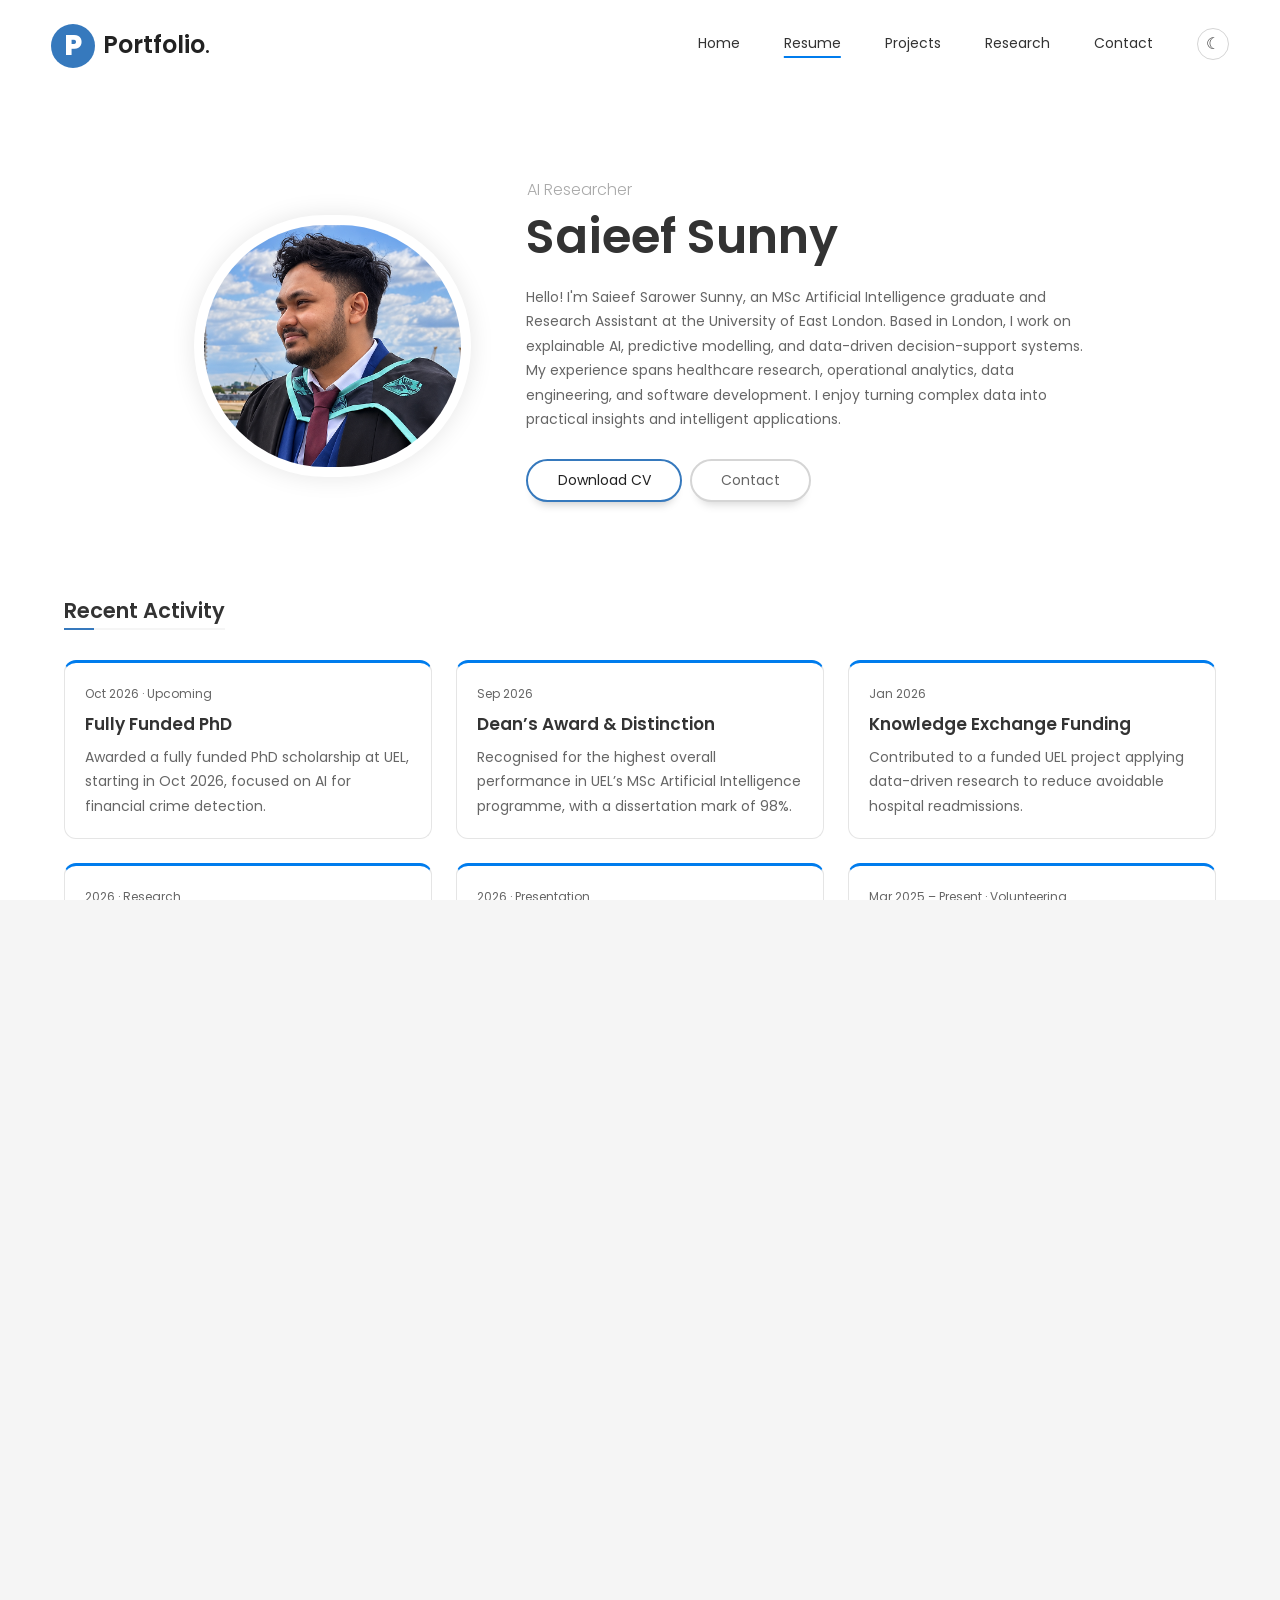
==== resume.html @ c462c1d6 "first commit" ====
<!DOCTYPE html>
<html lang="en-US" class=" js no-touch cssanimations csstransforms csstransforms3d csstransitions">

<head>
    <meta charset="UTF-8">
    <meta name="viewport" content="width=device-width, initial-scale=1.0">
    <title>Portfolio - Saieef Sunny</title>
    <link rel="stylesheet" id="leven-google-fonts-css" href="https://fonts.googleapis.com/css?family=Poppins:100,100italic,200,200italic,300,300italic,regular,italic,500,500italic,600,600italic,700,700italic,800,800italic,900,900italic" type="text/css" media="all">
    <link href="https://cdn.jsdelivr.net/npm/bootstrap@5.3.0/dist/css/bootstrap.min.css" rel="stylesheet" integrity="sha384-9ndCyUaIbzAi2FUVXJi0CjmCapSmO7SnpJef0486qhLnuZ2cdeRhO02iuK6FUUVM" crossorigin="anonymous">
    <script src="https://cdn.jsdelivr.net/npm/bootstrap@5.3.0/dist/js/bootstrap.bundle.min.js" integrity="sha384-geWF76RCwLtnZ8qwWowPQNguL3RmwHVBC9FhGdlKrxdiJJigb/j/68SIy3Te4Bkz" crossorigin="anonymous">
    </script>
    <link rel="stylesheet" href="https://cdnjs.cloudflare.com/ajax/libs/font-awesome/6.4.0/css/all.min.css" integrity="sha512-iecdLmaskl7CVkqkXNQ/ZH/XLlvWZOJyj7Yy7tcenmpD1ypASozpmT/E0iPtmFIB46ZmdtAc9eNBvH0H/ZpiBw==" crossorigin="anonymous" referrerpolicy="no-referrer">
    <link rel="stylesheet" href="css/styles.min.css">

    <script type="text/javascript" src="js/jquery.min.js"></script>
    <link rel="stylesheet" href="css/static.css?v=site-consistency-1">
    <script src="js/static.js?v=site-consistency-1"></script>
    <style data-styles="leven-theme-columns-css" type="text/css">
        #undefined {
            padding: 0px 0px 0px 0px;
        }
        
        #undefined {
            padding: 0px 0px 0px 0px;
        }
        
        #undefined {
            padding: 0px 0px 0px 0px;
        }
        
        #undefined {
            padding: 0px 0px 0px 0px;
        }
        
        #undefined {
            padding: 0px 0px 0px 0px;
        }
        
        #undefined {
            padding: 0px 0px 0px 0px;
        }
        
        #undefined {
            padding: 0px 0px 0px 0px;
        }
        
        #undefined {
            padding: 0px 0px 0px 0px;
        }
        
        #undefined {
            padding: 0px 0px 0px 0px;
        }
        
        #undefined {
            padding: 0px 0px 0px 0px;
        }
        
        #undefined {
            padding: 0px 0px 0px 0px;
        }
        
        #undefined {
            padding: 0px 0px 0px 0px;
        }
        
        #undefined {
            padding: 0px 0px 0px 0px;
        }
        
        #undefined {
            padding: 0px 0px 0px 0px;
        }
        
        #undefined {
            padding: 0px 0px 0px 0px;
        }
        
        #undefined {
            padding: 0px 0px 0px 0px;
        }
        
        #undefined {
            padding: 0px 0px 0px 0px;
        }
        
        #undefined {
            padding: 0px 0px 0px 0px;
        }
    </style>
    <link rel="icon" type="image/svg+xml" href="data:image/svg+xml,%3Csvg%20xmlns%3D%22http%3A%2F%2Fwww.w3.org%2F2000%2Fsvg%22%20viewBox%3D%220%200%2064%2064%22%3E%3Crect%20width%3D%2264%22%20height%3D%2264%22%20rx%3D%2216%22%20fill%3D%22%23007ced%22%2F%3E%3Ctext%20x%3D%2232%22%20y%3D%2247%22%20text-anchor%3D%22middle%22%20font-family%3D%22Arial%2Csans-serif%22%20font-size%3D%2244%22%20font-weight%3D%22700%22%20fill%3D%22white%22%3EP%3C%2Ftext%3E%3C%2Fsvg%3E">
</head>

<body class="resume-page home custom-background wp-embed-responsive masthead-fixed full-width grid">


    <!-- Loading animation -->
    <div class="preloader">
        <div class="preloader-animation">
            <div class="preloader-spinner"></div>
        </div>
    </div>
    <!-- /Loading animation -->

    <!-- Scroll To Top Button -->
    <div class="lmpixels-scroll-to-top hidden-btn"><i class="lnr lnr-chevron-up"></i></div>
    <!-- /Scroll To Top Button -->

    <div class="page-scroll">
        <div id="page_container" class="page-container bg-move-effect">

            <!-- Header -->
            <header id="site_header" class="header">
                <div class="header-content clearfix">

                    <!-- Text Logo -->
                    <div class="text-logo">
                        <a href="index.html">
                            <div class="logo-symbol">P</div>
                            <div class="logo-text">Portfolio<span>.</span></div>
                        </a>
                    </div>
                    <!-- /Text Logo -->


                    <!-- Navigation -->
                    <div class="site-nav mobile-menu-hide">
                        <ul id="menu-classic-menu" class="leven-classic-menu site-main-menu">
                            <li class="menu-item menu-item-type-post_type menu-item-object-page menu-item-174">
                                <a href="index.html" data-hover="1">Home</a>
                            </li>
                            <li class="menu-item menu-item-type-post_type menu-item-object-page menu-item-174 current-menu-item">
                                <a href="resume.html" data-hover="1" aria-current="page">Resume</a>
                            </li>
                            <li class="menu-item menu-item-type-post_type menu-item-object-page menu-item-174">
                                <a href="portfolio.html" data-hover="1">Projects</a>
                            </li>
                            <li class="menu-item"><a href="research.html" data-hover="1">Research</a></li>

                            <li class="menu-item menu-item-type-post_type menu-item-object-page menu-item-174">
                                <a href="contact.html" data-hover="1">Contact</a>
                            </li>
                            <li class="menu-item theme-menu-item" hidden=""></li>
                        </ul>
                    </div>

                    <button type="button" class="theme-toggle" role="switch" aria-checked="true" aria-label="Dark mode" title="Switch to light mode"><span class="theme-toggle-icon" aria-hidden="true">☀</span><span class="theme-toggle-label">Light mode</span></button>
                    <a
                        class="menu-toggle mobile-visible">
                        <i class="fa fa-bars"></i>
                        </a>
                </div>
            </header>
            <!-- /Header -->
            <div id="main" class="site-main animated undefined">
                <div id="main-content" class="single-page-content">
                    <div id="primary" class="content-area">

                        <div id="content" class="page-content site-content single-post" role="main">

                            <div class="entry-content">
                                <div class="fw-page-builder-content">
                                    <section class="fw-main-row ">
                                        <div class="fw-container">
                                            <div id="reshome_content" class="reshome-content">
                                                <div class="row flex-v-align">
                                                    <div class="col-sm-12 col-md-4 col-lg-4 col-xl-4">
                                                        <div class="reshome-photo">
                                                            <div class="reshp-inner" role="img" aria-label="Saieef Sunny" style="background-image:url(img/saieef-sunny-profile.png);background-size:125% auto;background-position:50% 0%"></div>
                                                        </div>
                                                    </div>

                                                    <div class="col-sm-12 col-md-8 col-lg-8">
                                                        <div class="reshome-text hp-left" style="text-align:left">
                                                            <div class="owl-carousel text-rotation">
                                                                <div class="item">
                                                                    <h4>AI Researcher</h4>
                                                                </div>
                                                                <div class="item">
                                                                    <h4>Data Analyst</h4>
                                                                </div>
                                                                <div class="item">
                                                                    <h4>Software Developer</h4>
                                                                </div>
                                                                <div class="item">
                                                                    <h4>Machine Learning Engineer</h4>
                                                                </div>
                                                            </div>
                                                            <h1>Saieef Sunny</h1>
                                                            <p>Hello! I'm Saieef Sarower Sunny, an MSc Artificial Intelligence graduate and Research Assistant at the University of East London. Based in London, I work on explainable AI, predictive modelling,
                                                                and data-driven decision-support systems. My experience spans healthcare research, operational analytics, data engineering, and software development. I enjoy turning complex data into practical
                                                                insights and intelligent applications.</p>
                                                            <div class="reshome-buttons">
                                                                <a href="main_cv.pdf" download="Saieef-Sunny-CV.pdf" class="btn btn-primary">Download CV</a>
                                                                <a href="contact.html" target="_self" class="btn btn-secondary">Contact</a>
                                                            </div>

                                                        </div>
                                                    </div>
                                                </div>
                                            </div>
                                            <section class="recent-accomplishments">
                                                <div class="block-title">
                                                    <h2>Recent Activity</h2>
                                                </div>
                                                <div class="accomplishment-grid">
                                                    <article><span>Oct 2026 · Upcoming</span>
                                                        <h3>Fully Funded PhD</h3>
                                                        <p>Awarded a fully funded PhD scholarship at UEL, starting in Oct 2026, focused on AI for financial crime detection.</p>
                                                    </article>
                                                    <article><span>Sep 2026</span>
                                                        <h3>Dean’s Award &amp; Distinction</h3>
                                                        <p>Recognised for the highest overall performance in UEL’s MSc Artificial Intelligence programme, with a dissertation mark of 98%.</p>
                                                    </article>
                                                    <article><span>Jan 2026</span>
                                                        <h3>Knowledge Exchange Funding</h3>
                                                        <p>Contributed to a funded UEL project applying data-driven research to reduce avoidable hospital readmissions.</p>
                                                    </article>
                                                    <article><span>2026 · Research</span>
                                                        <h3>Healthcare Knowledge Exchange</h3>
                                                        <p>Presented research on reducing unplanned A&amp;E attendance through explainable AI and decision-support systems at UEL.</p>
                                                    </article>
                                                    <article><span>2026 · Presentation</span>
                                                        <h3>FinTech Knowledge Exchange</h3>
                                                        <p>Shared work on AI-driven financial crime detection and FCA reporting support with academic and industry participants.</p>
                                                    </article>
                                                    <article><span>Mar 2025 – Present · Volunteering</span>
                                                        <h3>Sustainability at UEL</h3>
                                                        <p>Organise and participate in environmentally friendly events and activities supporting student and community engagement.</p>
                                                    </article>
                                                </div>
                                            </section>
                                            <div class="row" style="margin-top:5%">
                                                <div class=" col-xs-12 col-sm-12 ">
                                                    <div class="fw-col-inner" data-paddings="0px 0px 0px 0px">

                                                        <div class="fw-divider-space" style="padding-top: 50px;">
                                                        </div>

                                                        <div class="block-title">
                                                            <h2>What I Do</h2>
                                                        </div>
                                                    </div>
                                                </div>
                                            </div>
                                            <div class="resume-services">
                                                <article class="resume-service"><svg class="service-icon" viewBox="0 0 24 24" fill="none" stroke="currentColor" stroke-width="1.6" stroke-linecap="round" stroke-linejoin="round" aria-hidden="true"><circle cx="12" cy="12" r="4"/><path d="M12 2v6m0 8v6M2 12h6m8 0h6M5 5l4 4m6 6 4 4M5 19l4-4m6-6 4-4"/></svg>
                                                    <div>
                                                        <h4>Applied AI &amp; Machine Learning</h4>
                                                        <p>I build predictive models for healthcare and operational challenges using Python, scikit-learn, XGBoost, and deep learning. My work includes service-delay prediction, disease detection, NLP, and
                                                            computer vision.</p>
                                                    </div>
                                                </article>
                                                <article class="resume-service"><svg class="service-icon" viewBox="0 0 24 24" fill="none" stroke="currentColor" stroke-width="1.6" stroke-linecap="round" stroke-linejoin="round" aria-hidden="true"><path d="M9 18h6m-5 3h4M8 14a6 6 0 1 1 8 0c-1 1-1 2-1 2H9s0-1-1-2Z"/></svg>
                                                    <div>
                                                        <h4>Explainable AI &amp; Research</h4>
                                                        <p>I investigate how machine learning can support reliable, understandable decisions. At the University of East London, I contribute to healthcare AI research, using SHAP, careful evaluation, and evidence-led
                                                            analysis.</p>
                                                    </div>
                                                </article>
                                                <article class="resume-service"><svg class="service-icon" viewBox="0 0 24 24" fill="none" stroke="currentColor" stroke-width="1.6" stroke-linecap="round" stroke-linejoin="round" aria-hidden="true"><path d="M3 3v18h18M7 17v-5m5 5V7m5 10V4"/></svg>
                                                    <div>
                                                        <h4>Data Analytics &amp; Visualisation</h4>
                                                        <p>I turn complex operational data into clear reports, dashboards, and KPIs. My experience at Brother Marcus includes analysing multi-site restaurant performance, service bottlenecks, and revenue trends
                                                            to support management decisions.</p>
                                                    </div>
                                                </article>
                                                <article class="resume-service"><svg class="service-icon" viewBox="0 0 24 24" fill="none" stroke="currentColor" stroke-width="1.6" stroke-linecap="round" stroke-linejoin="round" aria-hidden="true"><ellipse cx="12" cy="5" rx="8" ry="3"/><path d="M4 5v14c0 4 16 4 16 0V5M4 12c0 4 16 4 16 0"/></svg>
                                                    <div>
                                                        <h4>Data Engineering &amp; Automation</h4>
                                                        <p>I develop data workflows and automated reporting tools using Python, SQL, Flask, and APIs. I also bring experience in AI dataset preparation, annotation quality control, and consistent data inputs
                                                            for model training.</p>
                                                    </div>
                                                </article>
                                                <article class="resume-service"><svg class="service-icon" viewBox="0 0 24 24" fill="none" stroke="currentColor" stroke-width="1.6" stroke-linecap="round" stroke-linejoin="round" aria-hidden="true"><path d="m8 7-5 5 5 5m8-10 5 5-5 5m-3-14-2 22"/></svg>
                                                    <div>
                                                        <h4>Software &amp; Web Development</h4>
                                                        <p>I build API-driven applications and practical web tools. My projects include travel-booking workflows with Flask, Redis, and Sabre APIs, and EveCode, a learning platform with an integrated compiler
                                                            and file management.</p>
                                                    </div>
                                                </article>
                                                <article class="resume-service"><svg class="service-icon" viewBox="0 0 24 24" fill="none" stroke="currentColor" stroke-width="1.6" stroke-linecap="round" stroke-linejoin="round" aria-hidden="true"><path d="m2 8 10-5 10 5-10 5-10-5Zm4 3v6c4 3 8 3 12 0v-6m4-3v9"/></svg>
                                                    <div>
                                                        <h4>Teaching &amp; Technical Collaboration</h4>
                                                        <p>I support learning through tutoring, technical guidance, and collaborative research. My experience includes teaching assistance at ULAB, guiding AI data trainers, and coordinating development work
                                                            across project teams.</p>
                                                    </div>
                                                </article>
                                            </div>
                                            <!--edu and exp-->

                                            <div class="resume-timelines">
                                                <section id="education-entries" aria-labelledby="education-title">
                                                    <div class="block-title">
                                                        <h2 id="education-title">Education</h2>
                                                    </div>
                                                    <article class="experience-company">
                                                        <h3 class="experience-company-name">University of East London</h3>
                                                        <p class="timeline-location">London, UK</p>
                                                        <div class="timeline clearfix experience-roles">
                                                            <div class="timeline-item clearfix">
                                                                <h5 class="item-period">Oct 2026 – Present</h5>
                                                                <h4 class="item-title"><span class="timeline-title-badge" aria-hidden="true"><svg viewBox="0 0 24 24" fill="none" stroke="currentColor" stroke-width="1.7" stroke-linecap="round" stroke-linejoin="round"><path d="m2 8 10-5 10 5-10 5L2 8Zm4 3v6c4 3 8 3 12 0v-6m4-3v9"/></svg></span>Doctor
                                                                    of Philosophy (PhD)</h4>
                                                                <div class="text">
                                                                    <p>My doctoral research focuses on financial crime detection, exploring how artificial intelligence and machine learning can help identify fraudulent activity and support efforts to tackle
                                                                        financial fraud. The project is undertaken in partnership with the Financial Conduct Authority (FCA), with an emphasis on applying research to real-world financial crime challenges.</p>
                                                                    <p>Supervised by Dr. Fahimeh Jafari and Dr. Michael Harrison.</p>
                                                                </div>
                                                            </div>
                                                            <div class="timeline-item clearfix">
                                                                <h5 class="item-period">Jan 2025 – May 2026</h5>
                                                                <h4 class="item-title"><span class="timeline-title-badge" aria-hidden="true"><svg viewBox="0 0 24 24" fill="none" stroke="currentColor" stroke-width="1.7" stroke-linecap="round" stroke-linejoin="round"><path d="m2 8 10-5 10 5-10 5L2 8Zm4 3v6c4 3 8 3 12 0v-6m4-3v9"/></svg></span>MSc
                                                                    Artificial Intelligence</h4>
                                                                <div class="text">
                                                                    <p>Graduated with Distinction and received the Dean’s Prize for the highest overall performance in the programme. Dissertation: 98%, developing an explainable AI framework for restaurant
                                                                        service-delay prediction. Selected module results: Intelligent Systems 95%, Machine Learning on Big Data 95%, Big Data Analytics 88%, and AI &amp; Machine Vision 87%.</p>
                                                                </div>
                                                            </div>
                                                        </div>
                                                    </article>
                                                    <article class="experience-company">
                                                        <h3 class="experience-company-name">University of Liberal Arts Bangladesh</h3>
                                                        <p class="timeline-location">Dhaka, Bangladesh</p>
                                                        <div class="timeline clearfix experience-roles">
                                                            <div class="timeline-item clearfix">
                                                                <h5 class="item-period">Jan 2019 – Nov 2022</h5>
                                                                <h4 class="item-title"><span class="timeline-title-badge" aria-hidden="true"><svg viewBox="0 0 24 24" fill="none" stroke="currentColor" stroke-width="1.7" stroke-linecap="round" stroke-linejoin="round"><path d="m2 8 10-5 10 5-10 5L2 8Zm4 3v6c4 3 8 3 12 0v-6m4-3v9"/></svg></span>BSc
                                                                    Computer Science and Engineering</h4>
                                                                <div class="text">
                                                                    <p>CGPA: 3.65/4.00. Final-year project: A. Developed EveCode, a learning management system with an integrated compiler and collaborative learning features. Studied AI, software engineering,
                                                                        algorithms, databases, networks, and web technology.</p>
                                                                </div>
                                                            </div>
                                                        </div>
                                                    </article>
                                                    <article class="experience-company activity-extra" hidden>
                                                        <h3 class="experience-company-name">Mohammadpur Central University College</h3>
                                                        <div class="timeline clearfix experience-roles">
                                                            <div class="timeline-item clearfix">
                                                                <h5 class="item-period">2015 – 2017</h5>
                                                                <h4 class="item-title"><span class="timeline-title-badge" aria-hidden="true"><svg viewBox="0 0 24 24" fill="none" stroke="currentColor" stroke-width="1.7" stroke-linecap="round" stroke-linejoin="round"><path d="m2 8 10-5 10 5-10 5L2 8Zm4 3v6c4 3 8 3 12 0v-6m4-3v9"/></svg></span>Higher
                                                                    Secondary Certificate (HSC)</h4>
                                                                <div class="text">
                                                                    <p><strong>GPA: 4.08/5.00.</strong></p>
                                                                    <p>Alongside my studies, I took part in inter-school cricket and football. These activities gave me opportunities to collaborate with teammates, practise regularly, and balance academic
                                                                        work with sport.</p>
                                                                    <p><strong>Extracurricular activities:</strong> Inter-school cricket and football.</p>
                                                                </div>
                                                            </div>
                                                        </div>
                                                    </article>
                                                    <article class="experience-company activity-extra" hidden>
                                                        <h3 class="experience-company-name">Mohammadpur Govt. High School</h3>
                                                        <div class="timeline clearfix experience-roles">
                                                            <div class="timeline-item clearfix">
                                                                <h5 class="item-period">2013 – 2015</h5>
                                                                <h4 class="item-title"><span class="timeline-title-badge" aria-hidden="true"><svg viewBox="0 0 24 24" fill="none" stroke="currentColor" stroke-width="1.7" stroke-linecap="round" stroke-linejoin="round"><path d="m2 8 10-5 10 5-10 5L2 8Zm4 3v6c4 3 8 3 12 0v-6m4-3v9"/></svg></span>Secondary
                                                                    School Certificate (SSC)</h4>
                                                                <div class="text">
                                                                    <p><strong>GPA: 4.39/5.00.</strong></p>
                                                                    <p>I combined my school studies with cricket and Scouts activities, developing an interest in teamwork, community involvement, and an active lifestyle.</p>
                                                                    <p><strong>Extracurricular activities:</strong> Cricket and Scouts.</p>
                                                                </div>
                                                            </div>
                                                        </div>
                                                    </article><a href="#education-entries" class="activity-toggle show-more-link" aria-expanded="false" aria-controls="education-entries">Show more</a></section>
                                                <section id="experience-entries" aria-labelledby="experience-title">
                                                    <div class="block-title">
                                                        <h2 id="experience-title">Experience</h2>
                                                    </div>
                                                    <article class="experience-company">
                                                        <h3 class="experience-company-name">University of East London</h3>
                                                        <p class="timeline-location">London, UK</p>
                                                        <div class="timeline clearfix experience-roles">
                                                            <div class="timeline-item clearfix">
                                                                <h5 class="item-period">Oct 2026 – Present</h5>
                                                                <h4 class="item-title"><span class="timeline-title-badge" aria-hidden="true"><svg viewBox="0 0 24 24" fill="none" stroke="currentColor" stroke-width="1.7" stroke-linecap="round" stroke-linejoin="round"><rect x="3" y="7" width="18" height="14" rx="2"/><path d="M8 7V3h8v4M3 12h18m-11 0v3h4v-3"/></svg></span>Lecturer
                                                                    (HPL)</h4>
                                                                <div class="text">
                                                                    <p>Assigned modules include Big Data Analytics, Intelligent Systems, and other artificial intelligence and computer science modules.</p>
                                                                </div>
                                                            </div>
                                                            <div class="timeline-item clearfix">
                                                                <h5 class="item-period">Jan 2025 – Present</h5>
                                                                <h4 class="item-title"><span class="timeline-title-badge" aria-hidden="true"><svg viewBox="0 0 24 24" fill="none" stroke="currentColor" stroke-width="1.7" stroke-linecap="round" stroke-linejoin="round"><rect x="3" y="7" width="18" height="14" rx="2"/><path d="M8 7V3h8v4M3 12h18m-11 0v3h4v-3"/></svg></span>Research
                                                                    Assistant</h4>
                                                                <div class="text">
                                                                    <p>Work with Dr. Fahimeh Jafari on applied AI research involving NHS-related data, emergency care analytics, patient flow, and unplanned hospital readmissions. Contribute to a funded Knowledge
                                                                        Exchange project and research on explainable AI and decision-support systems.</p>
                                                                </div>
                                                            </div>
                                                        </div>
                                                    </article>
                                                    <article class="experience-company">
                                                        <h3 class="experience-company-name">Brother Marcus Ltd</h3>
                                                        <p class="timeline-location">London, UK</p>
                                                        <div class="timeline clearfix experience-roles">
                                                            <div class="timeline-item clearfix">
                                                                <h5 class="item-period">Sep 2025 – Jun 2026</h5>
                                                                <h4 class="item-title"><span class="timeline-title-badge" aria-hidden="true"><svg viewBox="0 0 24 24" fill="none" stroke="currentColor" stroke-width="1.7" stroke-linecap="round" stroke-linejoin="round"><rect x="3" y="7" width="18" height="14" rx="2"/><path d="M8 7V3h8v4M3 12h18m-11 0v3h4v-3"/></svg></span>Data
                                                                    Analyst</h4>
                                                                <div class="text">
                                                                    <p>Automated weekly service and sales reporting, developed KPIs and dashboard-style reports, and analysed performance across restaurant locations. Used operational data to support MSc research
                                                                        on service delays and table turnover.</p>
                                                                </div>
                                                            </div>
                                                        </div>
                                                    </article>
                                                    <article class="experience-company activity-extra" hidden>
                                                        <h3 class="experience-company-name">SuperAnnotate</h3>
                                                        <p class="timeline-location">USA, Remote</p>
                                                        <div class="timeline clearfix experience-roles">
                                                            <div class="timeline-item clearfix">
                                                                <h5 class="item-period">Feb 2024 – Jan 2025</h5>
                                                                <h4 class="item-title"><span class="timeline-title-badge" aria-hidden="true"><svg viewBox="0 0 24 24" fill="none" stroke="currentColor" stroke-width="1.7" stroke-linecap="round" stroke-linejoin="round"><rect x="3" y="7" width="18" height="14" rx="2"/><path d="M8 7V3h8v4M3 12h18m-11 0v3h4v-3"/></svg></span>Data
                                                                    Engineer</h4>
                                                                <div class="text">
                                                                    <p>Prepared and assessed datasets for large language model and machine learning projects. Progressed to quality-control responsibilities and contributed to seven large-scale AI data-training
                                                                        projects, supporting accurate and consistent training data.</p>
                                                                </div>
                                                            </div>
                                                        </div>
                                                    </article>
                                                    <article class="experience-company activity-extra" hidden>
                                                        <h3 class="experience-company-name">Quantigo AI</h3>
                                                        <p class="timeline-location">USA, Remote</p>
                                                        <div class="timeline clearfix experience-roles">
                                                            <div class="timeline-item clearfix">
                                                                <h5 class="item-period">Sep 2024 – Dec 2024</h5>
                                                                <h4 class="item-title"><span class="timeline-title-badge" aria-hidden="true"><svg viewBox="0 0 24 24" fill="none" stroke="currentColor" stroke-width="1.7" stroke-linecap="round" stroke-linejoin="round"><rect x="3" y="7" width="18" height="14" rx="2"/><path d="M8 7V3h8v4M3 12h18m-11 0v3h4v-3"/></svg></span>Data
                                                                    Engineer (Contract)</h4>
                                                                <div class="text">
                                                                    <p>Supported machine learning and computer vision projects through data annotation, dataset preparation, and quality checks to maintain reliable training inputs.</p>
                                                                </div>
                                                            </div>
                                                        </div>
                                                    </article>
                                                    <article class="experience-company activity-extra" hidden>
                                                        <h3 class="experience-company-name">University of Liberal Arts Bangladesh</h3>
                                                        <p class="timeline-location">Dhaka, Bangladesh</p>
                                                        <div class="timeline clearfix experience-roles">
                                                            <div class="timeline-item clearfix">
                                                                <h5 class="item-period">Jan 2024 – Jul 2024</h5>
                                                                <h4 class="item-title"><span class="timeline-title-badge" aria-hidden="true"><svg viewBox="0 0 24 24" fill="none" stroke="currentColor" stroke-width="1.7" stroke-linecap="round" stroke-linejoin="round"><rect x="3" y="7" width="18" height="14" rx="2"/><path d="M8 7V3h8v4M3 12h18m-11 0v3h4v-3"/></svg></span>Research
                                                                    Assistant</h4>
                                                                <div class="text">
                                                                    <p>Worked under Professor Nafees Mansoor on literature reviews, data collection and validation, statistical analysis, research planning, and academic reporting.</p>
                                                                </div>
                                                            </div>
                                                            <div class="timeline-item clearfix">
                                                                <h5 class="item-period">Feb 2022 – Oct 2022</h5>
                                                                <h4 class="item-title"><span class="timeline-title-badge" aria-hidden="true"><svg viewBox="0 0 24 24" fill="none" stroke="currentColor" stroke-width="1.7" stroke-linecap="round" stroke-linejoin="round"><rect x="3" y="7" width="18" height="14" rx="2"/><path d="M8 7V3h8v4M3 12h18m-11 0v3h4v-3"/></svg></span>Teaching
                                                                    Assistant</h4>
                                                                <div class="text">
                                                                    <p>Supported teaching and tutoring in algorithms, machine learning, web technology, programming, databases, digital logic, .NET, and Java. Assisted curriculum development under UGC guidelines.</p>
                                                                </div>
                                                            </div>
                                                        </div>
                                                    </article>
                                                    <article class="experience-company activity-extra" hidden>
                                                        <h3 class="experience-company-name">M360 ICT</h3>
                                                        <p class="timeline-location">Dhaka, Bangladesh</p>
                                                        <div class="timeline clearfix experience-roles">
                                                            <div class="timeline-item clearfix">
                                                                <h5 class="item-period">Aug 2023 – Dec 2023</h5>
                                                                <h4 class="item-title"><span class="timeline-title-badge" aria-hidden="true"><svg viewBox="0 0 24 24" fill="none" stroke="currentColor" stroke-width="1.7" stroke-linecap="round" stroke-linejoin="round"><rect x="3" y="7" width="18" height="14" rx="2"/><path d="M8 7V3h8v4M3 12h18m-11 0v3h4v-3"/></svg></span>Junior
                                                                    Software Engineer</h4>
                                                                <div class="text">
                                                                    <p>Contributed to the Trabil / Goayer travel platform and coordinated API-driven backend work using Flask, Redis, and Sabre integration for flight search, fare revalidation, PNR creation,
                                                                        and booking workflows.</p>
                                                                </div>
                                                            </div>
                                                        </div>
                                                    </article>
                                                    <article class="experience-company activity-extra" hidden>
                                                        <h3 class="experience-company-name">South Asian Builders &amp; Technologies Ltd.</h3>
                                                        <p class="timeline-location">Dhaka, Bangladesh</p>
                                                        <div class="timeline clearfix experience-roles">
                                                            <div class="timeline-item clearfix">
                                                                <h5 class="item-period">Jan 2023 – Jul 2023</h5>
                                                                <h4 class="item-title"><span class="timeline-title-badge" aria-hidden="true"><svg viewBox="0 0 24 24" fill="none" stroke="currentColor" stroke-width="1.7" stroke-linecap="round" stroke-linejoin="round"><rect x="3" y="7" width="18" height="14" rx="2"/><path d="M8 7V3h8v4M3 12h18m-11 0v3h4v-3"/></svg></span>Junior
                                                                    Web Developer</h4>
                                                                <div class="text">
                                                                    <p>Developed and maintained website components, supported front-end and back-end functionality, created promotional graphics, and produced architectural renderings using Autodesk 3DS.</p>
                                                                </div>
                                                            </div>
                                                        </div>
                                                    </article><a href="#experience-entries" class="activity-toggle show-more-link" aria-expanded="false" aria-controls="experience-entries">Show more</a></section>
                                            </div>


                                            <div class="row">


                                                <div class=" col-xs-12 col-sm-12 ">
                                                    <div class="fw-col-inner" data-paddings="0px 0px 0px 0px">

                                                        <div class="fw-divider-space" style="padding-top: 20px;">
                                                        </div>

                                                        <div class="block-title">
                                                            <h2>Certificates</h2>
                                                        </div>
                                                    </div>
                                                </div>
                                            </div>
                                            <!--certificate-->
                                            <div class="certifications-organised">
                                                <section class="cert-category">
                                                    <h3>AI &amp; Machine Learning</h3>
                                                    <div class="cert-grid" id="certificate-category-1">
                                                        <article class="cert-entry">
                                                            <a class="cert-image lightbox" href="certificate/machine-learning-specialization.png" title="Machine Learning Specialization"><img src="certificate/machine-learning-specialization.png" alt="Machine Learning Specialization certificate" loading="lazy"></a>
                                                            <div class="cert-details">
                                                                <h4>Machine Learning Specialization</h4>
                                                                <p class="cert-issuer">DeepLearning.AI · Coursera</p>
                                                                <p class="cert-date">Issued Jul 2023</p>
                                                            </div>
                                                        </article>
                                                        <article class="cert-entry cert-collapsible">
                                                            <a class="cert-image lightbox" href="certificate/supervised-machine-learning.png" title="Supervised Machine Learning: Regression and Classification"><img src="certificate/supervised-machine-learning.png" alt="Supervised Machine Learning: Regression and Classification certificate" loading="lazy"></a>
                                                            <div class="cert-details">
                                                                <h4>Supervised Machine Learning: Regression and Classification</h4>
                                                                <p class="cert-issuer">DeepLearning.AI · Stanford Online · Coursera</p>
                                                                <p class="cert-date">Issued Jun 2023</p>
                                                            </div>
                                                        </article>
                                                        <article class="cert-entry cert-collapsible">
                                                            <a class="cert-image lightbox" href="certificate/quantigo-data-annotation.png" title="Advanced Data Annotation Training"><img src="certificate/quantigo-data-annotation.png" alt="Advanced Data Annotation Training certificate" loading="lazy"></a>
                                                            <div class="cert-details">
                                                                <h4>Advanced Data Annotation Training</h4>
                                                                <p class="cert-issuer">Quantigo AI</p>
                                                                <p class="cert-date">Issued Sep 2024</p>
                                                            </div>
                                                        </article>
                                                        <article class="cert-entry cert-collapsible">
                                                            <a class="cert-image lightbox" href="certificate/unsupervised-learning.png" title="Unsupervised Learning, Recommenders, Reinforcement Learning"><img src="certificate/unsupervised-learning.png" alt="Unsupervised Learning, Recommenders, Reinforcement Learning certificate" loading="lazy"></a>
                                                            <div class="cert-details">
                                                                <h4>Unsupervised Learning, Recommenders, Reinforcement Learning</h4>
                                                                <p class="cert-issuer">Coursera</p>
                                                                <p class="cert-date">Issued Jul 2023</p>
                                                            </div>
                                                        </article>
                                                        <article class="cert-entry cert-collapsible">
                                                            <a class="cert-image lightbox" href="certificate/advanced-learning-algorithms.png" title="Advanced Learning Algorithms"><img src="certificate/advanced-learning-algorithms.png" alt="Advanced Learning Algorithms certificate" loading="lazy"></a>
                                                            <div class="cert-details">
                                                                <h4>Advanced Learning Algorithms</h4>
                                                                <p class="cert-issuer">Coursera</p>
                                                                <p class="cert-date">Issued Jul 2023</p>
                                                            </div>
                                                        </article>
                                                    </div><a href="#certificate-category-1" class="cert-toggle show-more-link" aria-expanded="false" aria-controls="certificate-category-1">Show more</a></section>

                                                <section class="cert-category">
                                                    <h3>Programming</h3>
                                                    <div class="cert-grid" id="certificate-category-2">
                                                        <article class="cert-entry">
                                                            <a class="cert-image lightbox" href="certificate/mathworks-regression.png" title="Regression Methods with Machine Learning"><img src="certificate/mathworks-regression.png" alt="Regression Methods with Machine Learning certificate" loading="lazy"></a>
                                                            <div class="cert-details">
                                                                <h4>Regression Methods with Machine Learning</h4>
                                                                <p class="cert-issuer">MathWorks</p>
                                                                <p class="cert-date">Issued Feb 2025</p>
                                                            </div>
                                                        </article>
                                                        <article class="cert-entry">
                                                            <a class="cert-image lightbox" href="certificate/mathworks-classification.png" title="Classification Methods with Machine Learning"><img src="certificate/mathworks-classification.png" alt="Classification Methods with Machine Learning certificate" loading="lazy"></a>
                                                            <div class="cert-details">
                                                                <h4>Classification Methods with Machine Learning</h4>
                                                                <p class="cert-issuer">MathWorks</p>
                                                                <p class="cert-date">Issued Feb 2025</p>
                                                            </div>
                                                        </article>
                                                        <article class="cert-entry">
                                                            <a class="cert-image lightbox" href="certificate/machine-learning-onramp.png" title="Machine Learning Onramp"><img src="certificate/machine-learning-onramp.png" alt="Machine Learning Onramp certificate" loading="lazy"></a>
                                                            <div class="cert-details">
                                                                <h4>Machine Learning Onramp</h4>
                                                                <p class="cert-issuer">MathWorks</p>
                                                                <p class="cert-date">Issued Feb 2025</p>
                                                            </div>
                                                        </article>
                                                        <article class="cert-entry">
                                                            <a class="cert-image lightbox" href="certificate/matlab-onramp.png" title="MATLAB Onramp"><img src="certificate/matlab-onramp.png" alt="MATLAB Onramp certificate" loading="lazy"></a>
                                                            <div class="cert-details">
                                                                <h4>MATLAB Onramp</h4>
                                                                <p class="cert-issuer">MathWorks</p>
                                                                <p class="cert-date">Issued Jan 2025</p>
                                                            </div>
                                                        </article>
                                                        <article class="cert-entry">
                                                            <a class="cert-image lightbox" href="certificate/python-everybody-specialization.png" title="Python for Everybody Specialization"><img src="certificate/python-everybody-specialization.png" alt="Python for Everybody Specialization certificate" loading="lazy"></a>
                                                            <div class="cert-details">
                                                                <h4>Python for Everybody Specialization</h4>
                                                                <p class="cert-issuer">University of Michigan · Coursera</p>
                                                                <p class="cert-date">Issued Aug 2023</p>
                                                            </div>
                                                        </article>
                                                        <article class="cert-entry cert-collapsible">
                                                            <a class="cert-image lightbox" href="certificate/p1.jpg" title="Programming for Everybody (Getting Started with Python)"><img src="certificate/p1.jpg" alt="Programming for Everybody (Getting Started with Python) certificate" loading="lazy"></a>
                                                            <div class="cert-details">
                                                                <h4>Programming for Everybody (Getting Started with Python)</h4>
                                                                <p class="cert-issuer">University of Michigan · Coursera</p>
                                                                <p class="cert-date">Issued Apr 2020</p>
                                                            </div>
                                                        </article>
                                                        <article class="cert-entry cert-collapsible">
                                                            <a class="cert-image lightbox" href="certificate/p2.jpg" title="Python Data Structures"><img src="certificate/p2.jpg" alt="Python Data Structures certificate" loading="lazy"></a>
                                                            <div class="cert-details">
                                                                <h4>Python Data Structures</h4>
                                                                <p class="cert-issuer">University of Michigan · Coursera</p>
                                                                <p class="cert-date">Issued May 2020</p>
                                                            </div>
                                                        </article>
                                                        <article class="cert-entry cert-collapsible">
                                                            <a class="cert-image lightbox" href="certificate/csharp-unity.jpeg" title="Introduction to C# Programming and Unity"><img src="certificate/csharp-unity.jpeg" alt="Introduction to C# Programming and Unity certificate" loading="lazy"></a>
                                                            <div class="cert-details">
                                                                <h4>Introduction to C# Programming and Unity</h4>
                                                                <p class="cert-issuer">University of Colorado System · Coursera</p>
                                                                <p class="cert-date">Issued Oct 2020</p>
                                                            </div>
                                                        </article>
                                                        <article class="cert-entry cert-collapsible">
                                                            <a class="cert-image lightbox" href="certificate/python-capstone.png" title="Capstone: Retrieving, Processing, and Visualizing Data with Python"><img src="certificate/python-capstone.png" alt="Capstone: Retrieving, Processing, and Visualizing Data with Python certificate" loading="lazy"></a>
                                                            <div class="cert-details">
                                                                <h4>Capstone: Retrieving, Processing, and Visualizing Data with Python</h4>
                                                                <p class="cert-issuer">Coursera</p>
                                                                <p class="cert-date">Issued Aug 2023</p>
                                                            </div>
                                                        </article>
                                                        <article class="cert-entry cert-collapsible">
                                                            <a class="cert-image lightbox" href="certificate/python-databases.png" title="Using Databases with Python"><img src="certificate/python-databases.png" alt="Using Databases with Python certificate" loading="lazy"></a>
                                                            <div class="cert-details">
                                                                <h4>Using Databases with Python</h4>
                                                                <p class="cert-issuer">Coursera</p>
                                                                <p class="cert-date">Issued Aug 2023</p>
                                                            </div>
                                                        </article>
                                                        <article class="cert-entry cert-collapsible">
                                                            <a class="cert-image lightbox" href="certificate/python-web-data.png" title="Using Python to Access Web Data"><img src="certificate/python-web-data.png" alt="Using Python to Access Web Data certificate" loading="lazy"></a>
                                                            <div class="cert-details">
                                                                <h4>Using Python to Access Web Data</h4>
                                                                <p class="cert-issuer">Coursera</p>
                                                                <p class="cert-date">Issued Jul 2023</p>
                                                            </div>
                                                        </article>
                                                    </div><a href="#certificate-category-2" class="cert-toggle show-more-link" aria-expanded="false" aria-controls="certificate-category-2">Show more</a></section>
                                                <section class="cert-category">
                                                    <h3>Web Development</h3>
                                                    <div class="cert-grid" id="certificate-category-3">
                                                        <article class="cert-entry">
                                                            <a class="cert-image lightbox" href="certificate/5.jpg" title="Web Design for Everybody: Basics of Web Development &amp; Coding Specialization"><img src="certificate/5.jpg" alt="Web Design for Everybody: Basics of Web Development &amp; Coding Specialization certificate" loading="lazy"></a>
                                                            <div class="cert-details">
                                                                <h4>Web Design for Everybody: Basics of Web Development &amp; Coding Specialization</h4>
                                                                <p class="cert-issuer">University of Michigan · Coursera</p>
                                                                <p class="cert-date">Issued Jun 2023</p>
                                                            </div>
                                                        </article>
                                                        <article class="cert-entry cert-collapsible">
                                                            <a class="cert-image lightbox" href="certificate/0.jpg" title="Introduction to HTML5"><img src="certificate/0.jpg" alt="Introduction to HTML5 certificate" loading="lazy"></a>
                                                            <div class="cert-details">
                                                                <h4>Introduction to HTML5</h4>
                                                                <p class="cert-issuer">University of Michigan · Coursera</p>
                                                                <p class="cert-date">Issued Apr 2020</p>
                                                            </div>
                                                        </article>
                                                        <article class="cert-entry cert-collapsible">
                                                            <a class="cert-image lightbox" href="certificate/1.jpg" title="Introduction to CSS3"><img src="certificate/1.jpg" alt="Introduction to CSS3 certificate" loading="lazy"></a>
                                                            <div class="cert-details">
                                                                <h4>Introduction to CSS3</h4>
                                                                <p class="cert-issuer">University of Michigan · Coursera</p>
                                                                <p class="cert-date">Issued May 2020</p>
                                                            </div>
                                                        </article>
                                                        <article class="cert-entry cert-collapsible">
                                                            <a class="cert-image lightbox" href="certificate/3.jpg" title="Interactivity with JavaScript"><img src="certificate/3.jpg" alt="Interactivity with JavaScript certificate" loading="lazy"></a>
                                                            <div class="cert-details">
                                                                <h4>Interactivity with JavaScript</h4>
                                                                <p class="cert-issuer">University of Michigan · Coursera</p>
                                                                <p class="cert-date">Issued May 2020</p>
                                                            </div>
                                                        </article>
                                                        <article class="cert-entry cert-collapsible">
                                                            <a class="cert-image lightbox" href="certificate/2.jpg" title="Advanced Styling with Responsive Design"><img src="certificate/2.jpg" alt="Advanced Styling with Responsive Design certificate" loading="lazy"></a>
                                                            <div class="cert-details">
                                                                <h4>Advanced Styling with Responsive Design</h4>
                                                                <p class="cert-issuer">University of Michigan · Coursera</p>
                                                                <p class="cert-date">Issued Mar 2021</p>
                                                            </div>
                                                        </article>
                                                        <article class="cert-entry cert-collapsible">
                                                            <a class="cert-image lightbox" href="certificate/4.jpg" title="Web Design for Everybody Capstone"><img src="certificate/4.jpg" alt="Web Design for Everybody Capstone certificate" loading="lazy"></a>
                                                            <div class="cert-details">
                                                                <h4>Web Design for Everybody Capstone</h4>
                                                                <p class="cert-issuer">University of Michigan · Coursera</p>
                                                                <p class="cert-date">Issued Jun 2023</p>
                                                            </div>
                                                        </article>
                                                    </div><a href="#certificate-category-3" class="cert-toggle show-more-link" aria-expanded="false" aria-controls="certificate-category-3">Show more</a></section>
                                                <section class="cert-category">
                                                    <h3>Design</h3>
                                                    <div class="cert-grid" id="certificate-category-4">
                                                        <article class="cert-entry">
                                                            <a class="cert-image lightbox" href="certificate/graphic-design-specialization.png" title="Graphic Design Specialization"><img src="certificate/graphic-design-specialization.png" alt="Graphic Design Specialization certificate" loading="lazy"></a>
                                                            <div class="cert-details">
                                                                <h4>Graphic Design Specialization</h4>
                                                                <p class="cert-issuer">California Institute of the Arts · Coursera</p>
                                                                <p class="cert-date">Issued Jul 2023</p>
                                                            </div>
                                                        </article>
                                                        <article class="cert-entry cert-collapsible">
                                                            <a class="cert-image lightbox" href="certificate/g1.jpg" title="Fundamentals of Graphic Design"><img src="certificate/g1.jpg" alt="Fundamentals of Graphic Design certificate" loading="lazy"></a>
                                                            <div class="cert-details">
                                                                <h4>Fundamentals of Graphic Design</h4>
                                                                <p class="cert-issuer">California Institute of the Arts · Coursera</p>
                                                                <p class="cert-date">Issued Jun 2020</p>
                                                            </div>
                                                        </article>
                                                        <article class="cert-entry cert-collapsible">
                                                            <a class="cert-image lightbox" href="certificate/introduction-typography.png" title="Introduction to Typography"><img src="certificate/introduction-typography.png" alt="Introduction to Typography certificate" loading="lazy"></a>
                                                            <div class="cert-details">
                                                                <h4>Introduction to Typography</h4>
                                                                <p class="cert-issuer">California Institute of the Arts · Coursera</p>
                                                                <p class="cert-date">Issued Jun 2023</p>
                                                            </div>
                                                        </article>
                                                        <article class="cert-entry cert-collapsible">
                                                            <a class="cert-image lightbox" href="certificate/graphic-design-history.png" title="Ideas from the History of Graphic Design"><img src="certificate/graphic-design-history.png" alt="Ideas from the History of Graphic Design certificate" loading="lazy"></a>
                                                            <div class="cert-details">
                                                                <h4>Ideas from the History of Graphic Design</h4>
                                                                <p class="cert-issuer">California Institute of the Arts · Coursera</p>
                                                                <p class="cert-date">Issued Jul 2023</p>
                                                            </div>
                                                        </article>
                                                        <article class="cert-entry cert-collapsible">
                                                            <a class="cert-image lightbox" href="certificate/brand-new-brand.png" title="Brand New Brand"><img src="certificate/brand-new-brand.png" alt="Brand New Brand certificate" loading="lazy"></a>
                                                            <div class="cert-details">
                                                                <h4>Brand New Brand</h4>
                                                                <p class="cert-issuer">California Institute of the Arts · Coursera</p>
                                                                <p class="cert-date">Issued Jul 2023</p>
                                                            </div>
                                                        </article>
                                                        <article class="cert-entry cert-collapsible">
                                                            <a class="cert-image lightbox" href="certificate/introduction-imagemaking.png" title="Introduction to Imagemaking"><img src="certificate/introduction-imagemaking.png" alt="Introduction to Imagemaking certificate" loading="lazy"></a>
                                                            <div class="cert-details">
                                                                <h4>Introduction to Imagemaking</h4>
                                                                <p class="cert-issuer">California Institute of the Arts · Coursera</p>
                                                                <p class="cert-date">Issued Jul 2023</p>
                                                            </div>
                                                        </article>
                                                    </div><a href="#certificate-category-4" class="cert-toggle show-more-link" aria-expanded="false" aria-controls="certificate-category-4">Show more</a></section>
                                                <section class="cert-category">
                                                    <h3>English &amp; Communication</h3>
                                                    <div class="cert-grid" id="certificate-category-5">
                                                        <article class="cert-entry">
                                                            <div class="cert-image cert-image-placeholder"><span>Certificate image<br>coming soon</span></div>
                                                            <div class="cert-details">
                                                                <h4>Business and Social English</h4>
                                                                <p class="cert-issuer">British Council</p>
                                                                <p class="cert-date">Issued Oct 2024</p>
                                                            </div>
                                                        </article>
                                                        <article class="cert-entry cert-collapsible">
                                                            <div class="cert-image cert-image-placeholder"><span>Certificate image<br>coming soon</span></div>
                                                            <div class="cert-details">
                                                                <h4>IELTS — Overall Band 7.0</h4>
                                                                <p class="cert-issuer">British Council</p>
                                                                <p class="cert-date">Issued Jun 2023</p>
                                                            </div>
                                                        </article>
                                                        <article class="cert-entry cert-collapsible">
                                                            <a class="cert-image lightbox" href="certificate/british-council-yesterday-today-tomorrow.png" title="Yesterday, today and tomorrow - Level C1 - 24h"><img src="certificate/british-council-yesterday-today-tomorrow.png" alt="Yesterday, today and tomorrow - Level C1 - 24h certificate" loading="lazy"></a>
                                                            <div class="cert-details">
                                                                <h4>Yesterday, today and tomorrow - Level C1 - 24h</h4>
                                                                <p class="cert-issuer">British Council</p>
                                                                <p class="cert-date">Issued Nov 2024</p>
                                                            </div>
                                                        </article>
                                                        <article class="cert-entry cert-collapsible">
                                                            <a class="cert-image lightbox" href="certificate/british-council-recreation-relaxation.png" title="Recreation and relaxation - Level C1 - 24h"><img src="certificate/british-council-recreation-relaxation.png" alt="Recreation and relaxation - Level C1 - 24h certificate" loading="lazy"></a>
                                                            <div class="cert-details">
                                                                <h4>Recreation and relaxation - Level C1 - 24h</h4>
                                                                <p class="cert-issuer">British Council</p>
                                                                <p class="cert-date">Issued Nov 2024</p>
                                                            </div>
                                                        </article>
                                                        <article class="cert-entry cert-collapsible">
                                                            <a class="cert-image lightbox" href="certificate/british-council-world-around-us.png" title="The World Around Us - Level C1 - 24h"><img src="certificate/british-council-world-around-us.png" alt="The World Around Us - Level C1 - 24h certificate" loading="lazy"></a>
                                                            <div class="cert-details">
                                                                <h4>The World Around Us - Level C1 - 24h</h4>
                                                                <p class="cert-issuer">British Council</p>
                                                                <p class="cert-date">Issued Oct 2024</p>
                                                            </div>
                                                        </article>
                                                        <article class="cert-entry cert-collapsible">
                                                            <a class="cert-image lightbox" href="certificate/british-council-product-research.png" title="Product research and development - Level C1 - 24h"><img src="certificate/british-council-product-research.png" alt="Product research and development - Level C1 - 24h certificate" loading="lazy"></a>
                                                            <div class="cert-details">
                                                                <h4>Product research and development - Level C1 - 24h</h4>
                                                                <p class="cert-issuer">British Council</p>
                                                                <p class="cert-date">Issued Oct 2024</p>
                                                            </div>
                                                        </article>
                                                        <article class="cert-entry cert-collapsible">
                                                            <a class="cert-image lightbox" href="certificate/british-council-people-events.png" title="People and events - Level C1 - 24h"><img src="certificate/british-council-people-events.png" alt="People and events - Level C1 - 24h certificate" loading="lazy"></a>
                                                            <div class="cert-details">
                                                                <h4>People and events - Level C1 - 24h</h4>
                                                                <p class="cert-issuer">British Council</p>
                                                                <p class="cert-date">Issued Oct 2024</p>
                                                            </div>
                                                        </article>
                                                        <article class="cert-entry cert-collapsible">
                                                            <a class="cert-image lightbox" href="certificate/changing-growing-business.png" title="Changing and growing a business - Level C1 - 24h"><img src="certificate/changing-growing-business.png" alt="Changing and growing a business - Level C1 - 24h certificate" loading="lazy"></a>
                                                            <div class="cert-details">
                                                                <h4>Changing and growing a business - Level C1 - 24h</h4>
                                                                <p class="cert-issuer">British Council</p>
                                                                <p class="cert-date">Issued Oct 2024</p>
                                                            </div>
                                                        </article>
                                                    </div><a href="#certificate-category-5" class="cert-toggle show-more-link" aria-expanded="false" aria-controls="certificate-category-5">Show more</a></section>
                                                <section class="cert-category">
                                                    <h3>Professional Development</h3>
                                                    <div class="cert-grid" id="certificate-category-6">
                                                        <article class="cert-entry">
                                                            <a class="cert-image lightbox" href="certificate/uel-professional-mentoring.png" title="Professional Mentoring Programme Mentee"><img src="certificate/uel-professional-mentoring.png" alt="Professional Mentoring Programme Mentee certificate" loading="lazy"></a>
                                                            <div class="cert-details">
                                                                <h4>Professional Mentoring Programme Mentee</h4>
                                                                <p class="cert-issuer">University of East London</p>
                                                                <p class="cert-date">Issued May 2025</p>
                                                            </div>
                                                        </article>
                                                    </div>
                                                </section>
                                            </div>
                                            <!--skill-->
                                            <!-- Editorial estimates based on CV evidence: 70 training/listed skills, 75 supporting practice, 80 substantial project work, 85 multiple applied projects, 90 repeated professional and research use. Not assessment scores. -->
                                            <div class="resume-cv-skills">
                                                <div class="row">
                                                    <div class="col-xs-12 col-sm-6">
                                                        <div class="fw-col-inner">
                                                            <div class="block-title">
                                                                <h2>AI &amp; Machine Learning</h2>
                                                            </div>
                                                            <div class="skills-info skills-first-style">
                                                                <div class="clearfix">
                                                                    <h4>Predictive Modelling &amp; Scikit-Learn</h4>
                                                                    <div class="skill-value">90%</div>
                                                                </div>
                                                                <div class="skill-container" data-value="90" data-color="#54ca95" role="progressbar" aria-label="Predictive Modelling &amp; Scikit-Learn — estimated proficiency" aria-valuemin="0" aria-valuemax="100"
                                                                    aria-valuenow="90">
                                                                    <div class="skill-percentage" style="width:90%"></div>
                                                                </div>
                                                                <div class="clearfix">
                                                                    <h4>Explainable AI &amp; SHAP</h4>
                                                                    <div class="skill-value">90%</div>
                                                                </div>
                                                                <div class="skill-container" data-value="90" data-color="#54ca95" role="progressbar" aria-label="Explainable AI &amp; SHAP — estimated proficiency" aria-valuemin="0" aria-valuemax="100" aria-valuenow="90">
                                                                    <div class="skill-percentage" style="width:90%"></div>
                                                                </div>
                                                                <div class="clearfix">
                                                                    <h4>Model Evaluation &amp; Feature Engineering</h4>
                                                                    <div class="skill-value">85%</div>
                                                                </div>
                                                                <div class="skill-container" data-value="85" data-color="#54ca95" role="progressbar" aria-label="Model Evaluation &amp; Feature Engineering — estimated proficiency" aria-valuemin="0" aria-valuemax="100"
                                                                    aria-valuenow="85">
                                                                    <div class="skill-percentage" style="width:85%"></div>
                                                                </div>
                                                                <div class="clearfix">
                                                                    <h4>Deep Learning</h4>
                                                                    <div class="skill-value">85%</div>
                                                                </div>
                                                                <div class="skill-container" data-value="85" data-color="#54ca95" role="progressbar" aria-label="Deep Learning — estimated proficiency" aria-valuemin="0" aria-valuemax="100" aria-valuenow="85">
                                                                    <div class="skill-percentage" style="width:85%"></div>
                                                                </div>
                                                                <div class="clearfix">
                                                                    <h4>NLP &amp; Computer Vision</h4>
                                                                    <div class="skill-value">80%</div>
                                                                </div>
                                                                <div class="skill-container" data-value="80" data-color="#54ca95" role="progressbar" aria-label="NLP &amp; Computer Vision — estimated proficiency" aria-valuemin="0" aria-valuemax="100" aria-valuenow="80">
                                                                    <div class="skill-percentage" style="width:80%"></div>
                                                                </div>
                                                            </div>
                                                        </div>
                                                    </div>
                                                    <div class="col-xs-12 col-sm-6">
                                                        <div class="fw-col-inner">
                                                            <div class="block-title">
                                                                <h2>Data &amp; Analytics</h2>
                                                            </div>
                                                            <div class="skills-info skills-first-style">
                                                                <div class="clearfix">
                                                                    <h4>Python, Pandas &amp; NumPy</h4>
                                                                    <div class="skill-value">90%</div>
                                                                </div>
                                                                <div class="skill-container" data-value="90" data-color="#54ca95" role="progressbar" aria-label="Python, Pandas &amp; NumPy — estimated proficiency" aria-valuemin="0" aria-valuemax="100"
                                                                    aria-valuenow="90">
                                                                    <div class="skill-percentage" style="width:90%"></div>
                                                                </div>
                                                                <div class="clearfix">
                                                                    <h4>SQL &amp; Relational Databases</h4>
                                                                    <div class="skill-value">85%</div>
                                                                </div>
                                                                <div class="skill-container" data-value="85" data-color="#54ca95" role="progressbar" aria-label="SQL &amp; Relational Databases — estimated proficiency" aria-valuemin="0" aria-valuemax="100"
                                                                    aria-valuenow="85">
                                                                    <div class="skill-percentage" style="width:85%"></div>
                                                                </div>
                                                                <div class="clearfix">
                                                                    <h4>Reporting Automation</h4>
                                                                    <div class="skill-value">90%</div>
                                                                </div>
                                                                <div class="skill-container" data-value="90" data-color="#54ca95" role="progressbar" aria-label="Reporting Automation — estimated proficiency" aria-valuemin="0" aria-valuemax="100" aria-valuenow="90">
                                                                    <div class="skill-percentage" style="width:90%"></div>
                                                                </div>
                                                                <div class="clearfix">
                                                                    <h4>Data Preparation &amp; Annotation</h4>
                                                                    <div class="skill-value">90%</div>
                                                                </div>
                                                                <div class="skill-container" data-value="90" data-color="#54ca95" role="progressbar" aria-label="Data Preparation &amp; Annotation — estimated proficiency" aria-valuemin="0" aria-valuemax="100"
                                                                    aria-valuenow="90">
                                                                    <div class="skill-percentage" style="width:90%"></div>
                                                                </div>
                                                                <div class="clearfix">
                                                                    <h4>Dashboards &amp; Data Visualisation</h4>
                                                                    <div class="skill-value">85%</div>
                                                                </div>
                                                                <div class="skill-container" data-value="85" data-color="#54ca95" role="progressbar" aria-label="Dashboards &amp; Data Visualisation — estimated proficiency" aria-valuemin="0" aria-valuemax="100"
                                                                    aria-valuenow="85">
                                                                    <div class="skill-percentage" style="width:85%"></div>
                                                                </div>
                                                            </div>
                                                        </div>
                                                    </div>
                                                </div>
                                                <div class="row" style="margin-top:2rem">
                                                    <div class="col-xs-12 col-sm-6">
                                                        <div class="fw-col-inner">
                                                            <div class="block-title">
                                                                <h2>Software Development</h2>
                                                            </div>
                                                            <div class="skills-info skills-first-style">
                                                                <div class="clearfix">
                                                                    <h4>Flask &amp; REST API Development</h4>
                                                                    <div class="skill-value">85%</div>
                                                                </div>
                                                                <div class="skill-container" data-value="85" data-color="#54ca95" role="progressbar" aria-label="Flask &amp; REST API Development — estimated proficiency" aria-valuemin="0" aria-valuemax="100"
                                                                    aria-valuenow="85">
                                                                    <div class="skill-percentage" style="width:85%"></div>
                                                                </div>
                                                                <div class="clearfix">
                                                                    <h4>HTML, CSS &amp; Bootstrap</h4>
                                                                    <div class="skill-value">85%</div>
                                                                </div>
                                                                <div class="skill-container" data-value="85" data-color="#54ca95" role="progressbar" aria-label="HTML, CSS &amp; Bootstrap — estimated proficiency" aria-valuemin="0" aria-valuemax="100" aria-valuenow="85">
                                                                    <div class="skill-percentage" style="width:85%"></div>
                                                                </div>
                                                                <div class="clearfix">
                                                                    <h4>PHP &amp; Laravel</h4>
                                                                    <div class="skill-value">80%</div>
                                                                </div>
                                                                <div class="skill-container" data-value="80" data-color="#54ca95" role="progressbar" aria-label="PHP &amp; Laravel — estimated proficiency" aria-valuemin="0" aria-valuemax="100" aria-valuenow="80">
                                                                    <div class="skill-percentage" style="width:80%"></div>
                                                                </div>
                                                                <div class="clearfix">
                                                                    <h4>JavaScript &amp; React</h4>
                                                                    <div class="skill-value">70%</div>
                                                                </div>
                                                                <div class="skill-container" data-value="70" data-color="#54ca95" role="progressbar" aria-label="JavaScript &amp; React — estimated proficiency" aria-valuemin="0" aria-valuemax="100" aria-valuenow="70">
                                                                    <div class="skill-percentage" style="width:70%"></div>
                                                                </div>
                                                                <div class="clearfix">
                                                                    <h4>Git &amp; GitHub</h4>
                                                                    <div class="skill-value">75%</div>
                                                                </div>
                                                                <div class="skill-container" data-value="75" data-color="#54ca95" role="progressbar" aria-label="Git &amp; GitHub — estimated proficiency" aria-valuemin="0" aria-valuemax="100" aria-valuenow="75">
                                                                    <div class="skill-percentage" style="width:75%"></div>
                                                                </div>
                                                            </div>
                                                        </div>
                                                    </div>
                                                    <div class="col-xs-12 col-sm-6">
                                                        <div class="fw-col-inner">
                                                            <div class="block-title">
                                                                <h2>Research &amp; Visual Communication</h2>
                                                            </div>
                                                            <div class="skills-info skills-first-style">
                                                                <div class="clearfix">
                                                                    <h4>Literature Review &amp; Evidence Synthesis</h4>
                                                                    <div class="skill-value">85%</div>
                                                                </div>
                                                                <div class="skill-container" data-value="85" data-color="#54ca95" role="progressbar" aria-label="Literature Review &amp; Evidence Synthesis — estimated proficiency" aria-valuemin="0" aria-valuemax="100"
                                                                    aria-valuenow="85">
                                                                    <div class="skill-percentage" style="width:85%"></div>
                                                                </div>
                                                                <div class="clearfix">
                                                                    <h4>Experimental Design &amp; Data Analysis</h4>
                                                                    <div class="skill-value">85%</div>
                                                                </div>
                                                                <div class="skill-container" data-value="85" data-color="#54ca95" role="progressbar" aria-label="Experimental Design &amp; Data Analysis — estimated proficiency" aria-valuemin="0" aria-valuemax="100"
                                                                    aria-valuenow="85">
                                                                    <div class="skill-percentage" style="width:85%"></div>
                                                                </div>
                                                                <div class="clearfix">
                                                                    <h4>Scientific Writing &amp; Presentation</h4>
                                                                    <div class="skill-value">85%</div>
                                                                </div>
                                                                <div class="skill-container" data-value="85" data-color="#54ca95" role="progressbar" aria-label="Scientific Writing &amp; Presentation — estimated proficiency" aria-valuemin="0" aria-valuemax="100"
                                                                    aria-valuenow="85">
                                                                    <div class="skill-percentage" style="width:85%"></div>
                                                                </div>
                                                                <div class="clearfix">
                                                                    <h4>Graphic &amp; Promotional Design</h4>
                                                                    <div class="skill-value">80%</div>
                                                                </div>
                                                                <div class="skill-container" data-value="80" data-color="#54ca95" role="progressbar" aria-label="Graphic &amp; Promotional Design — estimated proficiency" aria-valuemin="0" aria-valuemax="100"
                                                                    aria-valuenow="80">
                                                                    <div class="skill-percentage" style="width:80%"></div>
                                                                </div>
                                                                <div class="clearfix">
                                                                    <h4>Typography &amp; Brand Identity</h4>
                                                                    <div class="skill-value">70%</div>
                                                                </div>
                                                                <div class="skill-container" data-value="70" data-color="#54ca95" role="progressbar" aria-label="Typography &amp; Brand Identity — estimated proficiency" aria-valuemin="0" aria-valuemax="100"
                                                                    aria-valuenow="70">
                                                                    <div class="skill-percentage" style="width:70%"></div>
                                                                </div>
                                                            </div>
                                                        </div>
                                                    </div>
                                                </div>
                                            </div>
                                            <div class="resume-timelines resume-activities">
                                                <section>
                                                    <div class="block-title">
                                                        <h2>Extracurricular Activities</h2>
                                                    </div>
                                                    <div class="experience-roles" id="activity-list-1">
                                                        <article class="timeline-item">
                                                            <h5 class="item-period">2026</h5>
                                                            <h4 class="item-title"><span class="timeline-title-badge" aria-hidden="true"><svg viewBox="0 0 24 24" fill="none" stroke="currentColor" stroke-width="1.6"><path d="M8 3h8v5a4 4 0 0 1-8 0V3Zm0 2H4v2a4 4 0 0 0 4 4m8-6h4v2a4 4 0 0 1-4 4M12 12v6m-4 3h8m-6-3h4v3"/></svg></span>Healthcare
                                                                Knowledge Exchange Presenter</h4>
                                                            <p class="timeline-location">University of East London</p>
                                                            <div class="text">
                                                                <p>Presented work on reducing unplanned A&amp;E attendance through explainable AI and decision-support systems, engaging with healthcare, public-sector, academic, and industry partners.</p>
                                                            </div>
                                                        </article>
                                                        <article class="timeline-item">
                                                            <h5 class="item-period">2026</h5>
                                                            <h4 class="item-title"><span class="timeline-title-badge" aria-hidden="true"><svg viewBox="0 0 24 24" fill="none" stroke="currentColor" stroke-width="1.6"><path d="M8 3h8v5a4 4 0 0 1-8 0V3Zm0 2H4v2a4 4 0 0 0 4 4m8-6h4v2a4 4 0 0 1-4 4M12 12v6m-4 3h8m-6-3h4v3"/></svg></span>FinTech
                                                                Knowledge Exchange Presenter</h4>
                                                            <p class="timeline-location">University of East London</p>
                                                            <div class="text">
                                                                <p>Presented AI-driven financial crime detection and FCA reporting support, contributing to discussions on applied research and industry collaboration.</p>
                                                            </div>
                                                        </article>
                                                        <article class="timeline-item">
                                                            <h5 class="item-period">May 2025</h5>
                                                            <h4 class="item-title"><span class="timeline-title-badge" aria-hidden="true"><svg viewBox="0 0 24 24" fill="none" stroke="currentColor" stroke-width="1.6"><path d="M8 3h8v5a4 4 0 0 1-8 0V3Zm0 2H4v2a4 4 0 0 0 4 4m8-6h4v2a4 4 0 0 1-4 4M12 12v6m-4 3h8m-6-3h4v3"/></svg></span>Professional
                                                                Mentoring Programme Mentee</h4>
                                                            <p class="timeline-location">University of East London</p>
                                                            <div class="text">
                                                                <p>Completed the Professional Mentoring Programme as a mentee, developing professional confidence, career direction, and leadership skills.</p>
                                                            </div>
                                                        </article>
                                                        <article class="timeline-item activity-extra" hidden>
                                                            <h5 class="item-period">Mar 2022</h5>
                                                            <h4 class="item-title"><span class="timeline-title-badge" aria-hidden="true"><svg viewBox="0 0 24 24" fill="none" stroke="currentColor" stroke-width="1.6"><path d="M8 3h8v5a4 4 0 0 1-8 0V3Zm0 2H4v2a4 4 0 0 0 4 4m8-6h4v2a4 4 0 0 1-4 4M12 12v6m-4 3h8m-6-3h4v3"/></svg></span>Professional
                                                                Memberships</h4>
                                                            <p class="timeline-location">IEEE · IEEE Computer Society · IEEE Young Professionals</p>
                                                            <div class="text">
                                                                <p>Joined professional computing and engineering communities to support technical learning, networking, and professional development.</p>
                                                            </div>
                                                        </article>
                                                        <article class="timeline-item activity-extra" hidden>
                                                            <h5 class="item-period">Mar 2020 – Oct 2022</h5>
                                                            <h4 class="item-title"><span class="timeline-title-badge" aria-hidden="true"><svg viewBox="0 0 24 24" fill="none" stroke="currentColor" stroke-width="1.6"><path d="M8 3h8v5a4 4 0 0 1-8 0V3Zm0 2H4v2a4 4 0 0 0 4 4m8-6h4v2a4 4 0 0 1-4 4M12 12v6m-4 3h8m-6-3h4v3"/></svg></span>Programming
                                                                Club Member</h4>
                                                            <p class="timeline-location">ULAB Computer Programming Club</p>
                                                            <div class="text">
                                                                <p>Participated in programming activities and peer learning during undergraduate study, building problem-solving and collaboration skills.</p>
                                                            </div>
                                                        </article>
                                                        <article class="timeline-item activity-extra" hidden>
                                                            <h5 class="item-period">Mar 2020 – Oct 2022</h5>
                                                            <h4 class="item-title"><span class="timeline-title-badge" aria-hidden="true"><svg viewBox="0 0 24 24" fill="none" stroke="currentColor" stroke-width="1.6"><path d="M8 3h8v5a4 4 0 0 1-8 0V3Zm0 2H4v2a4 4 0 0 0 4 4m8-6h4v2a4 4 0 0 1-4 4M12 12v6m-4 3h8m-6-3h4v3"/></svg></span>Indoor
                                                                Games Club Member</h4>
                                                            <p class="timeline-location">ULAB Indoor Games Club</p>
                                                            <div class="text">
                                                                <p>Participated in badminton, table tennis, and club activities, developing teamwork and maintaining an active balance alongside academic study.</p>
                                                            </div>
                                                        </article>
                                                    </div><a href="#" class="activity-toggle show-more-link" aria-expanded="false" aria-controls="activity-list-1">Show more</a></section>
                                                <section>
                                                    <div class="block-title">
                                                        <h2>Volunteering</h2>
                                                    </div>
                                                    <div class="experience-roles" id="activity-list-2">
                                                        <article class="timeline-item">
                                                            <h5 class="item-period">Mar 2025 – Present</h5>
                                                            <h4 class="item-title"><span class="timeline-title-badge" aria-hidden="true"><svg viewBox="0 0 24 24" fill="none" stroke="currentColor" stroke-width="1.6"><path d="M8 3h8v5a4 4 0 0 1-8 0V3Zm0 2H4v2a4 4 0 0 0 4 4m8-6h4v2a4 4 0 0 1-4 4M12 12v6m-4 3h8m-6-3h4v3"/></svg></span>Sustainability
                                                                Volunteer</h4>
                                                            <p class="timeline-location">University of East London</p>
                                                            <div class="text">
                                                                <p>Organise and participate in environmentally friendly events and sustainability activities, supporting student engagement and responsible community practices.</p>
                                                            </div>
                                                        </article>
                                                        <article class="timeline-item">
                                                            <h5 class="item-period">Sep 2022</h5>
                                                            <h4 class="item-title"><span class="timeline-title-badge" aria-hidden="true"><svg viewBox="0 0 24 24" fill="none" stroke="currentColor" stroke-width="1.6"><path d="M8 3h8v5a4 4 0 0 1-8 0V3Zm0 2H4v2a4 4 0 0 0 4 4m8-6h4v2a4 4 0 0 1-4 4M12 12v6m-4 3h8m-6-3h4v3"/></svg></span>Cyber
                                                                Security Seminar Volunteer</h4>
                                                            <p class="timeline-location">University of Liberal Arts Bangladesh</p>
                                                            <div class="text">
                                                                <p>Supported participant attendance and crowd coordination, helping deliver a seminar focused on online safety and cybersecurity awareness.</p>
                                                            </div>
                                                        </article>
                                                        <article class="timeline-item">
                                                            <h5 class="item-period">Aug 2022</h5>
                                                            <h4 class="item-title"><span class="timeline-title-badge" aria-hidden="true"><svg viewBox="0 0 24 24" fill="none" stroke="currentColor" stroke-width="1.6"><path d="M8 3h8v5a4 4 0 0 1-8 0V3Zm0 2H4v2a4 4 0 0 0 4 4m8-6h4v2a4 4 0 0 1-4 4M12 12v6m-4 3h8m-6-3h4v3"/></svg></span>Scientific
                                                                Writing with LaTeX Workshop Volunteer</h4>
                                                            <p class="timeline-location">University of Liberal Arts Bangladesh</p>
                                                            <div class="text">
                                                                <p>Assisted participants with LaTeX and scientific paper preparation, answered questions, and supported workshop coordination.</p>
                                                            </div>
                                                        </article>
                                                        <article class="timeline-item activity-extra" hidden>
                                                            <h5 class="item-period">Aug 2022</h5>
                                                            <h4 class="item-title"><span class="timeline-title-badge" aria-hidden="true"><svg viewBox="0 0 24 24" fill="none" stroke="currentColor" stroke-width="1.6"><path d="M8 3h8v5a4 4 0 0 1-8 0V3Zm0 2H4v2a4 4 0 0 0 4 4m8-6h4v2a4 4 0 0 1-4 4M12 12v6m-4 3h8m-6-3h4v3"/></svg></span>IT
                                                                Career Opportunities in Japan Seminar Volunteer</h4>
                                                            <p class="timeline-location">University of Liberal Arts Bangladesh</p>
                                                            <div class="text">
                                                                <p>Supported attendee coordination, catering, and event logistics, helping create a welcoming and organised seminar experience.</p>
                                                            </div>
                                                        </article>
                                                        <article class="timeline-item activity-extra" hidden>
                                                            <h5 class="item-period">Mar 2020</h5>
                                                            <h4 class="item-title"><span class="timeline-title-badge" aria-hidden="true"><svg viewBox="0 0 24 24" fill="none" stroke="currentColor" stroke-width="1.6"><path d="M8 3h8v5a4 4 0 0 1-8 0V3Zm0 2H4v2a4 4 0 0 0 4 4m8-6h4v2a4 4 0 0 1-4 4M12 12v6m-4 3h8m-6-3h4v3"/></svg></span>Quality
                                                                Teaching and Learning Workshop Volunteer</h4>
                                                            <p class="timeline-location">University of Liberal Arts Bangladesh</p>
                                                            <div class="text">
                                                                <p>Facilitated student discussions, responded to participant concerns, and supported catering and workshop arrangements.</p>
                                                            </div>
                                                        </article>
                                                        <article class="timeline-item activity-extra" hidden>
                                                            <h5 class="item-period">Jan 2020</h5>
                                                            <h4 class="item-title"><span class="timeline-title-badge" aria-hidden="true"><svg viewBox="0 0 24 24" fill="none" stroke="currentColor" stroke-width="1.6"><path d="M8 3h8v5a4 4 0 0 1-8 0V3Zm0 2H4v2a4 4 0 0 0 4 4m8-6h4v2a4 4 0 0 1-4 4M12 12v6m-4 3h8m-6-3h4v3"/></svg></span>Moodle
                                                                Training Workshop Volunteer</h4>
                                                            <p class="timeline-location">University of Liberal Arts Bangladesh</p>
                                                            <div class="text">
                                                                <p>Helped organise training sessions, supported participants with Moodle and technical questions, and contributed to training resources.</p>
                                                            </div>
                                                        </article>
                                                        <article class="timeline-item activity-extra" hidden>
                                                            <h5 class="item-period">Jan 2009 – Dec 2012</h5>
                                                            <h4 class="item-title"><span class="timeline-title-badge" aria-hidden="true"><svg viewBox="0 0 24 24" fill="none" stroke="currentColor" stroke-width="1.6"><path d="M8 3h8v5a4 4 0 0 1-8 0V3Zm0 2H4v2a4 4 0 0 0 4 4m8-6h4v2a4 4 0 0 1-4 4M12 12v6m-4 3h8m-6-3h4v3"/></svg></span>Volunteer
                                                                Staff</h4>
                                                            <p class="timeline-location">Bangladesh Scouts</p>
                                                            <div class="text">
                                                                <p>Participated in community service and youth activities, developing teamwork, responsibility, and practical volunteering experience.</p>
                                                            </div>
                                                        </article>
                                                    </div><a href="#" class="activity-toggle show-more-link" aria-expanded="false" aria-controls="activity-list-2">Show more</a></section>
                                            </div>
                                            <section class="resume-awards">
                                                <div class="block-title">
                                                    <h2>Awards &amp; Scholarships</h2>
                                                </div>
                                                <div class="resume-timelines">
                                                    <section>
                                                        <div class="experience-roles">
                                                            <article class="timeline-item">
                                                                <h5 class="item-period">Oct 2026</h5>
                                                                <h4 class="item-title"><span class="timeline-title-badge" aria-hidden="true"><svg viewBox="0 0 24 24" fill="none" stroke="currentColor" stroke-width="1.6"><path d="M8 3h8v5a4 4 0 0 1-8 0V3Zm0 2H4v2a4 4 0 0 0 4 4m8-6h4v2a4 4 0 0 1-4 4M12 12v6m-4 3h8m-6-3h4v3"/></svg></span>Fully
                                                                    Funded PhD Scholarship</h4>
                                                                <p class="timeline-location">University of East London</p>
                                                                <div class="text">
                                                                    <p>Awarded a fully funded PhD scholarship at the University of East London, starting in Oct 2026. Doctoral research focuses on financial crime detection using artificial intelligence and
                                                                        machine learning.</p>
                                                                </div>
                                                            </article>
                                                            <article class="timeline-item">
                                                                <h5 class="item-period">Sep 2026</h5>
                                                                <h4 class="item-title"><span class="timeline-title-badge" aria-hidden="true"><svg viewBox="0 0 24 24" fill="none" stroke="currentColor" stroke-width="1.6"><path d="M8 3h8v5a4 4 0 0 1-8 0V3Zm0 2H4v2a4 4 0 0 0 4 4m8-6h4v2a4 4 0 0 1-4 4M12 12v6m-4 3h8m-6-3h4v3"/></svg></span>Dean’s
                                                                    Award — MSc Artificial Intelligence</h4>
                                                                <p class="timeline-location">University of East London</p>
                                                                <div class="text">
                                                                    <p>Received the Dean’s Prize for the highest overall academic performance in the MSc Artificial Intelligence programme, graduating with Distinction.</p>
                                                                </div>
                                                            </article>
                                                            <article class="timeline-item">
                                                                <h5 class="item-period">Jan 2026</h5>
                                                                <h4 class="item-title"><span class="timeline-title-badge" aria-hidden="true"><svg viewBox="0 0 24 24" fill="none" stroke="currentColor" stroke-width="1.6"><path d="M8 3h8v5a4 4 0 0 1-8 0V3Zm0 2H4v2a4 4 0 0 0 4 4m8-6h4v2a4 4 0 0 1-4 4M12 12v6m-4 3h8m-6-3h4v3"/></svg></span>Knowledge
                                                                    Exchange Project Funding</h4>
                                                                <p class="timeline-location">University of East London · Dr. Fahimeh Jafari</p>
                                                                <div class="text">
                                                                    <p>Contributed to a funded project using data-driven methods to reduce avoidable hospital readmissions and improve healthcare service efficiency through collaboration with external partners.</p>
                                                                </div>
                                                            </article>
                                                            <article class="timeline-item">
                                                                <h5 class="item-period">Apr 2025</h5>
                                                                <h4 class="item-title"><span class="timeline-title-badge" aria-hidden="true"><svg viewBox="0 0 24 24" fill="none" stroke="currentColor" stroke-width="1.6"><path d="M8 3h8v5a4 4 0 0 1-8 0V3Zm0 2H4v2a4 4 0 0 0 4 4m8-6h4v2a4 4 0 0 1-4 4M12 12v6m-4 3h8m-6-3h4v3"/></svg></span>FinTech
                                                                    Hackathon — First Prize</h4>
                                                                <p class="timeline-location">University of East London · Centre of FinTech</p>
                                                                <div class="text">
                                                                    <p>Won first prize with EcoTrack, a sustainable banking concept combining transaction-based carbon tracking, AI-powered sustainability insights, and ESG impact dashboards.</p>
                                                                </div>
                                                            </article>
                                                            <article class="timeline-item">
                                                                <h5 class="item-period">Feb 2025</h5>
                                                                <h4 class="item-title"><span class="timeline-title-badge" aria-hidden="true"><svg viewBox="0 0 24 24" fill="none" stroke="currentColor" stroke-width="1.6"><path d="M8 3h8v5a4 4 0 0 1-8 0V3Zm0 2H4v2a4 4 0 0 0 4 4m8-6h4v2a4 4 0 0 1-4 4M12 12v6m-4 3h8m-6-3h4v3"/></svg></span>Google
                                                                    Certification Program</h4>
                                                                <p class="timeline-location">Google · University of East London</p>
                                                                <div class="text">
                                                                    <p>Participated in the 2025 Google Certification Program associated with the University of East London, supporting continued professional and technical development.</p>
                                                                </div>
                                                            </article>
                                                        </div>
                                                    </section>
                                                    <section>
                                                        <div class="experience-roles">
                                                            <article class="timeline-item">
                                                                <h5 class="item-period">Jan 2025</h5>
                                                                <h4 class="item-title"><span class="timeline-title-badge" aria-hidden="true"><svg viewBox="0 0 24 24" fill="none" stroke="currentColor" stroke-width="1.6"><path d="M8 3h8v5a4 4 0 0 1-8 0V3Zm0 2H4v2a4 4 0 0 0 4 4m8-6h4v2a4 4 0 0 1-4 4M12 12v6m-4 3h8m-6-3h4v3"/></svg></span>International
                                                                    Students Merit-Based Scholarship</h4>
                                                                <p class="timeline-location">University of East London</p>
                                                                <div class="text">
                                                                    <p>Awarded a merit-based scholarship in recognition of academic achievement as an international student.</p>
                                                                </div>
                                                            </article>
                                                            <article class="timeline-item">
                                                                <h5 class="item-period">Jun 2024</h5>
                                                                <h4 class="item-title"><span class="timeline-title-badge" aria-hidden="true"><svg viewBox="0 0 24 24" fill="none" stroke="currentColor" stroke-width="1.6"><path d="M8 3h8v5a4 4 0 0 1-8 0V3Zm0 2H4v2a4 4 0 0 0 4 4m8-6h4v2a4 4 0 0 1-4 4M12 12v6m-4 3h8m-6-3h4v3"/></svg></span>Business
                                                                    and Social English Scholarship</h4>
                                                                <p class="timeline-location">British Council · Futurenation</p>
                                                                <div class="text">
                                                                    <p>Received scholarship-supported access to business and social English training focused on professional communication and workplace interaction.</p>
                                                                </div>
                                                            </article>
                                                            <article class="timeline-item">
                                                                <h5 class="item-period">May 2021</h5>
                                                                <h4 class="item-title"><span class="timeline-title-badge" aria-hidden="true"><svg viewBox="0 0 24 24" fill="none" stroke="currentColor" stroke-width="1.6"><path d="M8 3h8v5a4 4 0 0 1-8 0V3Zm0 2H4v2a4 4 0 0 0 4 4m8-6h4v2a4 4 0 0 1-4 4M12 12v6m-4 3h8m-6-3h4v3"/></svg></span>Grow
                                                                    with Google Scholarship</h4>
                                                                <p class="timeline-location">The Commonwealth of Learning · Google</p>
                                                                <div class="text">
                                                                    <p>Awarded access to career-oriented digital skills training and learning resources through the Grow with Google Scholarship programme.</p>
                                                                </div>
                                                            </article>
                                                            <article class="timeline-item">
                                                                <h5 class="item-period">May 2020</h5>
                                                                <h4 class="item-title"><span class="timeline-title-badge" aria-hidden="true"><svg viewBox="0 0 24 24" fill="none" stroke="currentColor" stroke-width="1.6"><path d="M8 3h8v5a4 4 0 0 1-8 0V3Zm0 2H4v2a4 4 0 0 0 4 4m8-6h4v2a4 4 0 0 1-4 4M12 12v6m-4 3h8m-6-3h4v3"/></svg></span>Coursera
                                                                    Workforce Recovery Program</h4>
                                                                <p class="timeline-location">The Commonwealth of Learning · Coursera</p>
                                                                <div class="text">
                                                                    <p>Participated in professional development training through the Workforce Recovery Program, which concluded in Mar 2021.</p>
                                                                </div>
                                                            </article>
                                                        </div>
                                                    </section>
                                                </div>
                                            </section>
                                            <div class="row">


                                                <div class=" col-xs-12 col-sm-12 ">
                                                    <div class="fw-col-inner" data-paddings="0px 0px 0px 0px">

                                                        <div class="block-title">
                                                            <h2>Interests</h2>
                                                        </div>
                                                    </div>
                                                </div>
                                            </div>

                                            <div class="row">


                                                <div class=" col-xs-12 col-sm-6 col-md-3 ">
                                                    <div class="fw-col-inner" data-paddings="0px 0px 0px 0px">

                                                        <div class="lm-info-block gray-default">
                                                            <i class="fa-solid fa-futbol"></i>
                                                            <h3>Sports</h3>
                                                            <span class="lm-info-block-text"></span>
                                                        </div>
                                                    </div>
                                                </div>


                                                <div class=" col-xs-12 col-sm-6 col-md-3 ">
                                                    <div class="fw-col-inner" data-paddings="0px 0px 0px 0px">

                                                        <div class="lm-info-block gray-default">
                                                            <i class="fa-solid fa-music"></i>
                                                            <h3>Music</h3>
                                                            <span class="lm-info-block-text"></span>
                                                        </div>
                                                    </div>
                                                </div>


                                                <div class=" col-xs-12 col-sm-6 col-md-3 ">
                                                    <div class="fw-col-inner" data-paddings="0px 0px 0px 0px">

                                                        <div class="lm-info-block gray-default">
                                                            <i class="fa-solid fa-plane"></i>
                                                            <h3>Traveling</h3>
                                                            <span class="lm-info-block-text"></span>
                                                        </div>
                                                    </div>
                                                </div>


                                                <div class=" col-xs-12 col-sm-6 col-md-3">
                                                    <div class="fw-col-inner" data-paddings="0px 0px 0px 0px">

                                                        <div class="lm-info-block gray-default">
                                                            <i class="fa-solid fa-gamepad"></i>
                                                            <h3>Video Games</h3>
                                                            <span class="lm-info-block-text"></span>
                                                        </div>
                                                    </div>
                                                </div>
                                            </div>

                                            <div class="row" style="margin-top:5%">


                                                <div class=" col-xs-12 col-sm-12 ">
                                                    <div class="fw-col-inner" data-paddings="0px 0px 0px 0px">

                                                        <div class="fw-divider-space" style="padding-top: 20px;">
                                                        </div>

                                                        <div class="block-title">
                                                            <h2>References</h2>
                                                        </div>


                                                        <div id="resume-testimonials" class="testimonials owl-carousel" data-mobile-items="1" data-tablet-items="2" data-items="2">
                                                            <div class="testimonial-item testimonial-testimonials">

                                                                <!-- Testimonial Content -->
                                                                <div class="testimonial-content">
                                                                    <!-- Picture -->
                                                                    <div class="testimonial-picture">
                                                                        <img src="img/nafees sir.jpg" alt="">
                                                                    </div>
                                                                    <!-- /Picture -->

                                                                    <!-- Testimonial Text -->
                                                                    <div class="testimonial-text">
                                                                        <p>Saieef was an exceptional TA during our time together. His depth of knowledge in database systems and automata theory was evident in his teaching and assistance to students. He displayed
                                                                            strong analytical skills and effectively communicated complex concepts. Saieef's dedication and expertise greatly contributed to the success of our courses.
                                                                        </p>
                                                                    </div>
                                                                    <!-- /Testimonial Text -->

                                                                    <!-- Testimonial author information -->
                                                                    <div class="testimonial-author-info">
                                                                        <h5 class="testimonial-author">Nafees Mansoor, PhD
                                                                        </h5>
                                                                        <p class="testimonial-firm">Associate Professor, CSE Department, ULAB
                                                                        </p>
                                                                    </div>
                                                                    <!-- /Testimonial author information -->

                                                                    <div class="testimonial-icon">
                                                                        <i class="fa fa-quote-left"></i>
                                                                    </div>

                                                                    <div class="testimonial-icon-big">
                                                                        <i class="fa fa-quote-right"></i>
                                                                    </div>
                                                                </div>
                                                                <!-- /Testimonial Content -->

                                                            </div>
                                                            <div class="testimonial-item testimonial-testimonials">

                                                                <!-- Testimonial Content -->
                                                                <div class="testimonial-content">
                                                                    <!-- Picture -->
                                                                    <div class="testimonial-picture">
                                                                        <img src="img/farhana mam.jpg" alt="">
                                                                    </div>
                                                                    <!-- /Picture -->

                                                                    <!-- Testimonial Text -->
                                                                    <div class="testimonial-text">
                                                                        <p>
                                                                            Saieef's dedication and skills in developing our online code editor project were remarkable. He consistently demonstrated a deep understanding of programming concepts and exhibited excellent problem-solving abilities. His commitment to delivering a high-quality
                                                                            solution, coupled with his strong work ethic, made him an invaluable asset to the team. Impressive work!</p>
                                                                    </div>
                                                                    <!-- /Testimonial Text -->

                                                                    <!-- Testimonial author information -->
                                                                    <div class="testimonial-author-info">
                                                                        <h5 class="testimonial-author">Dr. Farhana Sarker
                                                                        </h5>
                                                                        <p class="testimonial-firm">
                                                                            Associate Professor, CSE Department, ULAB
                                                                        </p>
                                                                    </div>
                                                                    <!-- /Testimonial author information -->

                                                                    <div class="testimonial-icon">
                                                                        <i class="fa fa-quote-left"></i>
                                                                    </div>

                                                                    <div class="testimonial-icon-big">
                                                                        <i class="fa fa-quote-right"></i>
                                                                    </div>
                                                                </div>
                                                                <!-- /Testimonial Content -->

                                                            </div>
                                                        </div>

                                                        <div class="fw-divider-space" style="padding-top: 20px;">
                                                        </div>
                                                    </div>
                                                </div>
                                            </div>


                                        </div>
                                    </section>
                                </div>
                            </div>
                            <!-- .entry-content -->

                            <!-- #post-## -->
                        </div>
                        <!-- #content -->
                    </div>
                    <!-- #primary -->
                </div>
                <!-- #main-content -->
            </div>

            <footer class="site-footer clearfix">
                <div class="footer-social">
                    <ul class="footer-social-links">
                        <li><a href="https://www.linkedin.com/in/saieef-sarower/" target="_blank" rel="noopener noreferrer">LinkedIn</a></li>
                        <li><a href="https://twitter.com/Saif_Sunny56" target="_blank" rel="noopener noreferrer">Twitter</a></li>
                        <li><a href="https://github.com/SaifSunny" target="_blank" rel="noopener noreferrer">GitHub</a></li>
                        <li><a href="https://www.kaggle.com/saifsunny" target="_blank" rel="noopener noreferrer">Kaggle</a></li>
                        <li><a href="https://www.behance.net/saifsunny56" target="_blank" rel="noopener noreferrer">Behance</a></li>
                    </ul>
                </div>

                <div class="footer-copyrights">
                    <p>© <span data-copyright-year>2026</span> Saieef Sunny.</p>
                </div>
            </footer>
        </div>
    </div>

    <script type="text/javascript" src="js/bootstrap.min.js"></script>




    <div id="page-ajax-loaded" class="page-portfolio-loaded animated fadeInLeft" style="display: none">
        <div class="preloader-portfolio">
            <div class="preloader-animation">
                <div class="preloader-spinner"></div>
            </div>
        </div>
    </div>
</body>
<div id="codex-browser-sidebar-comments-root" style="position: fixed; inset: 0px; pointer-events: none; z-index: 2147483647;"></div>

</html>
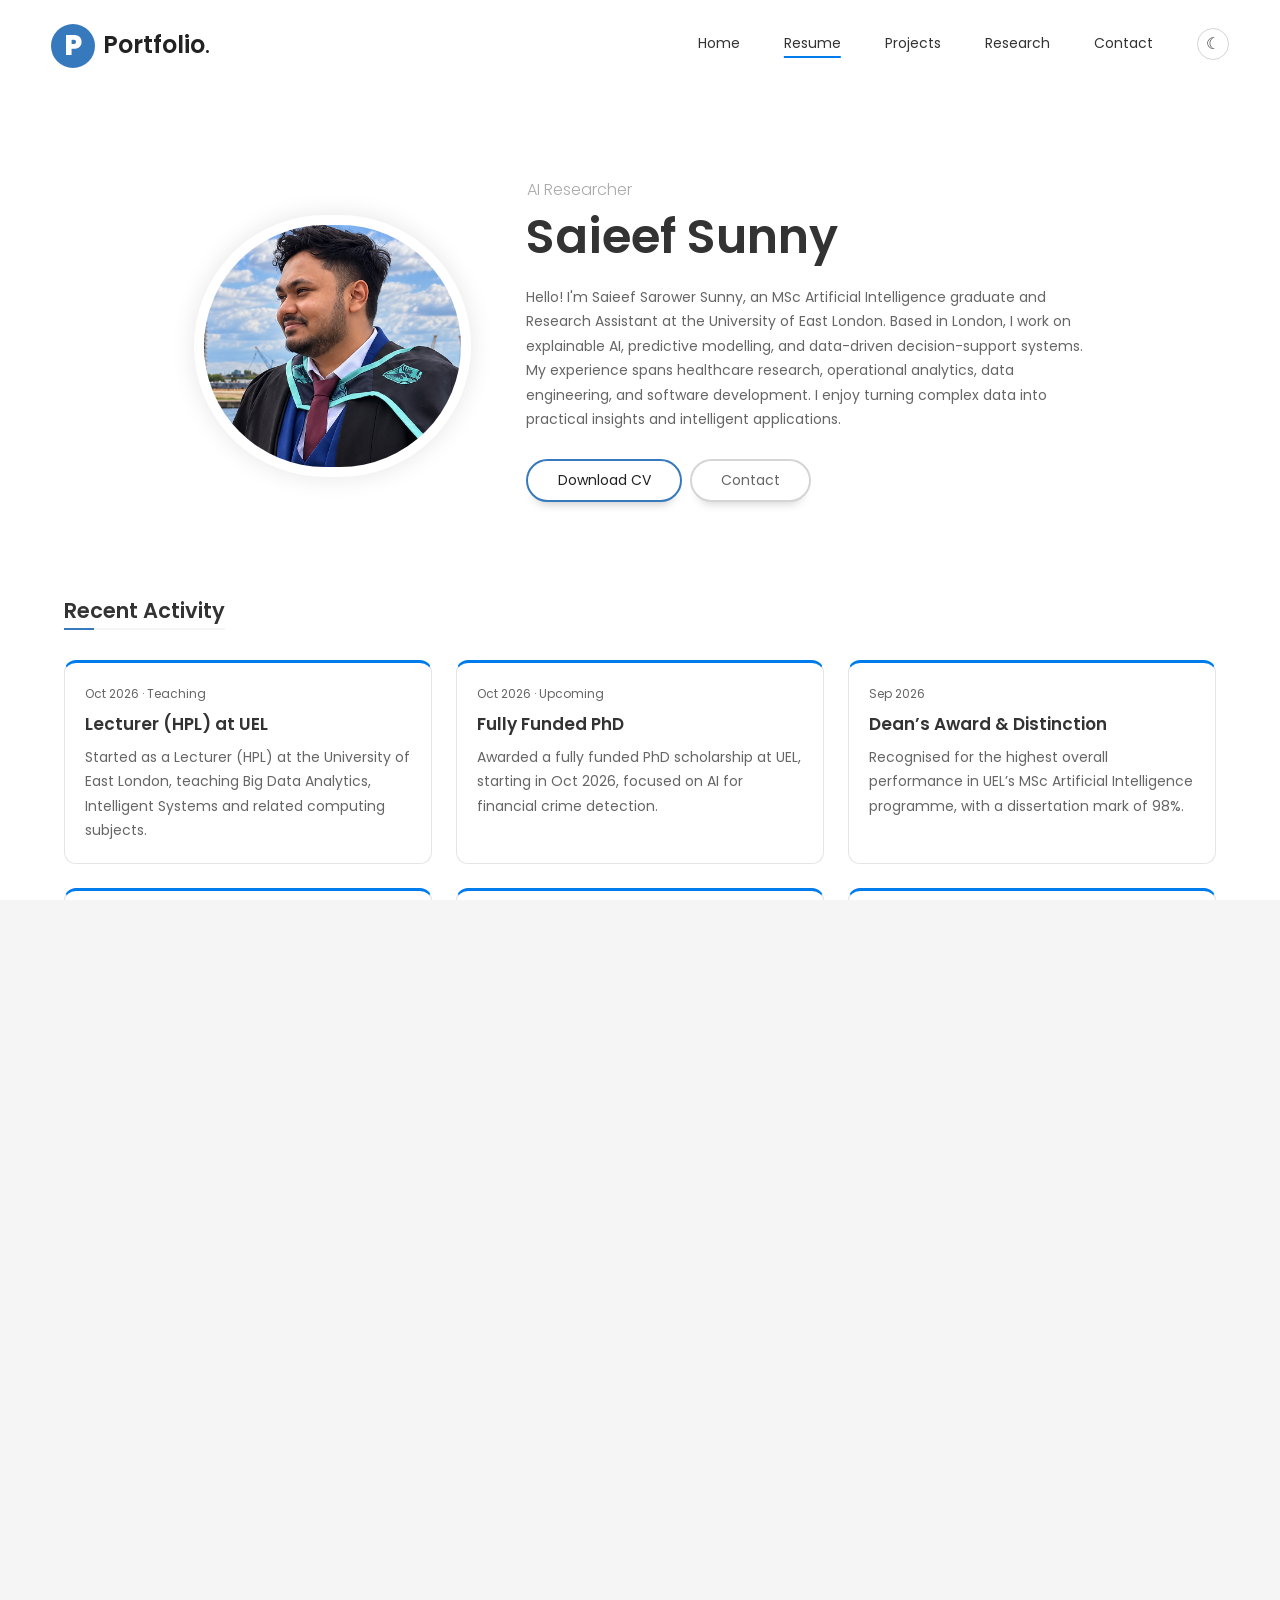
==== commit 22e82b5a: "first commit" ====
--- a/resume.html
+++ b/resume.html
@@ -1,7 +1,5 @@
 <!DOCTYPE html>
-<html lang="en-US" class=" js no-touch cssanimations csstransforms csstransforms3d csstransitions">
-
-<head>
+<html lang="en-US" class=" js no-touch cssanimations csstransforms csstransforms3d csstransitions"><head>
     <meta charset="UTF-8">
     <meta name="viewport" content="width=device-width, initial-scale=1.0">
     <title>Portfolio - Saieef Sunny</title>
@@ -13,94 +11,17 @@
     <link rel="stylesheet" href="css/styles.min.css">
 
     <script type="text/javascript" src="js/jquery.min.js"></script>
-    <link rel="stylesheet" href="css/static.css?v=site-consistency-1">
-    <script src="js/static.js?v=site-consistency-1"></script>
-    <style data-styles="leven-theme-columns-css" type="text/css">
-        #undefined {
-            padding: 0px 0px 0px 0px;
-        }
-        
-        #undefined {
-            padding: 0px 0px 0px 0px;
-        }
-        
-        #undefined {
-            padding: 0px 0px 0px 0px;
-        }
-        
-        #undefined {
-            padding: 0px 0px 0px 0px;
-        }
-        
-        #undefined {
-            padding: 0px 0px 0px 0px;
-        }
-        
-        #undefined {
-            padding: 0px 0px 0px 0px;
-        }
-        
-        #undefined {
-            padding: 0px 0px 0px 0px;
-        }
-        
-        #undefined {
-            padding: 0px 0px 0px 0px;
-        }
-        
-        #undefined {
-            padding: 0px 0px 0px 0px;
-        }
-        
-        #undefined {
-            padding: 0px 0px 0px 0px;
-        }
-        
-        #undefined {
-            padding: 0px 0px 0px 0px;
-        }
-        
-        #undefined {
-            padding: 0px 0px 0px 0px;
-        }
-        
-        #undefined {
-            padding: 0px 0px 0px 0px;
-        }
-        
-        #undefined {
-            padding: 0px 0px 0px 0px;
-        }
-        
-        #undefined {
-            padding: 0px 0px 0px 0px;
-        }
-        
-        #undefined {
-            padding: 0px 0px 0px 0px;
-        }
-        
-        #undefined {
-            padding: 0px 0px 0px 0px;
-        }
-        
-        #undefined {
-            padding: 0px 0px 0px 0px;
-        }
-    </style>
-    <link rel="icon" type="image/svg+xml" href="data:image/svg+xml,%3Csvg%20xmlns%3D%22http%3A%2F%2Fwww.w3.org%2F2000%2Fsvg%22%20viewBox%3D%220%200%2064%2064%22%3E%3Crect%20width%3D%2264%22%20height%3D%2264%22%20rx%3D%2216%22%20fill%3D%22%23007ced%22%2F%3E%3Ctext%20x%3D%2232%22%20y%3D%2247%22%20text-anchor%3D%22middle%22%20font-family%3D%22Arial%2Csans-serif%22%20font-size%3D%2244%22%20font-weight%3D%22700%22%20fill%3D%22white%22%3EP%3C%2Ftext%3E%3C%2Fsvg%3E">
+<link rel="stylesheet" href="css/static.css?v=reference-photos-5">
+<script src="js/static.js?v=site-consistency-1"></script>
+<style data-styles="leven-theme-columns-css" type="text/css">#undefined{ padding: 0px 0px 0px 0px; } #undefined{ padding: 0px 0px 0px 0px; } #undefined{ padding: 0px 0px 0px 0px; } #undefined{ padding: 0px 0px 0px 0px; } #undefined{ padding: 0px 0px 0px 0px; } #undefined{ padding: 0px 0px 0px 0px; } #undefined{ padding: 0px 0px 0px 0px; } #undefined{ padding: 0px 0px 0px 0px; } #undefined{ padding: 0px 0px 0px 0px; } #undefined{ padding: 0px 0px 0px 0px; } #undefined{ padding: 0px 0px 0px 0px; } #undefined{ padding: 0px 0px 0px 0px; } #undefined{ padding: 0px 0px 0px 0px; } #undefined{ padding: 0px 0px 0px 0px; } #undefined{ padding: 0px 0px 0px 0px; } #undefined{ padding: 0px 0px 0px 0px; } #undefined{ padding: 0px 0px 0px 0px; } #undefined{ padding: 0px 0px 0px 0px; } </style><link rel="icon" type="image/svg+xml" href="data:image/svg+xml,%3Csvg%20xmlns%3D%22http%3A%2F%2Fwww.w3.org%2F2000%2Fsvg%22%20viewBox%3D%220%200%2064%2064%22%3E%3Crect%20width%3D%2264%22%20height%3D%2264%22%20rx%3D%2216%22%20fill%3D%22%23007ced%22%2F%3E%3Ctext%20x%3D%2232%22%20y%3D%2247%22%20text-anchor%3D%22middle%22%20font-family%3D%22Arial%2Csans-serif%22%20font-size%3D%2244%22%20font-weight%3D%22700%22%20fill%3D%22white%22%3EP%3C%2Ftext%3E%3C%2Fsvg%3E">
 </head>
 
 <body class="resume-page home custom-background wp-embed-responsive masthead-fixed full-width grid">
 
 
     <!-- Loading animation -->
-    <div class="preloader">
-        <div class="preloader-animation">
-            <div class="preloader-spinner"></div>
-        </div>
-    </div>
-    <!-- /Loading animation -->
+<div class="preloader"><div class="preloader-animation"><div class="preloader-spinner"></div></div></div>
+<!-- /Loading animation -->
 
     <!-- Scroll To Top Button -->
     <div class="lmpixels-scroll-to-top hidden-btn"><i class="lnr lnr-chevron-up"></i></div>
@@ -140,15 +61,13 @@
                             <li class="menu-item menu-item-type-post_type menu-item-object-page menu-item-174">
                                 <a href="contact.html" data-hover="1">Contact</a>
                             </li>
-                            <li class="menu-item theme-menu-item" hidden=""></li>
-                        </ul>
+                        <li class="menu-item theme-menu-item" hidden=""></li>
+</ul>
                     </div>
 
-                    <button type="button" class="theme-toggle" role="switch" aria-checked="true" aria-label="Dark mode" title="Switch to light mode"><span class="theme-toggle-icon" aria-hidden="true">☀</span><span class="theme-toggle-label">Light mode</span></button>
-                    <a
-                        class="menu-toggle mobile-visible">
+                    <button type="button" class="theme-toggle" role="switch" aria-checked="true" aria-label="Dark mode" title="Switch to light mode"><span class="theme-toggle-icon" aria-hidden="true">☀</span><span class="theme-toggle-label">Light mode</span></button><a class="menu-toggle mobile-visible">
                         <i class="fa fa-bars"></i>
-                        </a>
+                    </a>
                 </div>
             </header>
             <!-- /Header -->
@@ -166,31 +85,21 @@
                                                 <div class="row flex-v-align">
                                                     <div class="col-sm-12 col-md-4 col-lg-4 col-xl-4">
                                                         <div class="reshome-photo">
-                                                            <div class="reshp-inner" role="img" aria-label="Saieef Sunny" style="background-image:url(img/saieef-sunny-profile.png);background-size:125% auto;background-position:50% 0%"></div>
+                                                            <div class="reshp-inner" role="img" aria-label="Saieef Sunny" style="background-image:url(img/saieef-sunny-profile.png);background-size:125% auto;background-position:50% 12%"></div>
                                                         </div>
                                                     </div>
 
                                                     <div class="col-sm-12 col-md-8 col-lg-8">
                                                         <div class="reshome-text hp-left" style="text-align:left">
                                                             <div class="owl-carousel text-rotation">
-                                                                <div class="item">
-                                                                    <h4>AI Researcher</h4>
-                                                                </div>
-                                                                <div class="item">
-                                                                    <h4>Data Analyst</h4>
-                                                                </div>
-                                                                <div class="item">
-                                                                    <h4>Software Developer</h4>
-                                                                </div>
-                                                                <div class="item">
-                                                                    <h4>Machine Learning Engineer</h4>
-                                                                </div>
-                                                            </div>
-                                                            <h1>Saieef Sunny</h1>
-                                                            <p>Hello! I'm Saieef Sarower Sunny, an MSc Artificial Intelligence graduate and Research Assistant at the University of East London. Based in London, I work on explainable AI, predictive modelling,
-                                                                and data-driven decision-support systems. My experience spans healthcare research, operational analytics, data engineering, and software development. I enjoy turning complex data into practical
-                                                                insights and intelligent applications.</p>
-                                                            <div class="reshome-buttons">
+<div class="item"><h4>AI Researcher</h4></div>
+<div class="item"><h4>Data Analyst</h4></div>
+<div class="item"><h4>Software Developer</h4></div>
+<div class="item"><h4>Machine Learning Engineer</h4></div>
+</div>
+<h1>Saieef Sunny</h1>
+<p>Hello! I'm Saieef Sarower Sunny, an MSc Artificial Intelligence graduate and Research Assistant at the University of East London. Based in London, I work on explainable AI, predictive modelling, and data-driven decision-support systems. My experience spans healthcare research, operational analytics, data engineering, and software development. I enjoy turning complex data into practical insights and intelligent applications.</p>
+<div class="reshome-buttons">
                                                                 <a href="main_cv.pdf" download="Saieef-Sunny-CV.pdf" class="btn btn-primary">Download CV</a>
                                                                 <a href="contact.html" target="_self" class="btn btn-secondary">Contact</a>
                                                             </div>
@@ -199,38 +108,8 @@
                                                     </div>
                                                 </div>
                                             </div>
-                                            <section class="recent-accomplishments">
-                                                <div class="block-title">
-                                                    <h2>Recent Activity</h2>
-                                                </div>
-                                                <div class="accomplishment-grid">
-                                                    <article><span>Oct 2026 · Upcoming</span>
-                                                        <h3>Fully Funded PhD</h3>
-                                                        <p>Awarded a fully funded PhD scholarship at UEL, starting in Oct 2026, focused on AI for financial crime detection.</p>
-                                                    </article>
-                                                    <article><span>Sep 2026</span>
-                                                        <h3>Dean’s Award &amp; Distinction</h3>
-                                                        <p>Recognised for the highest overall performance in UEL’s MSc Artificial Intelligence programme, with a dissertation mark of 98%.</p>
-                                                    </article>
-                                                    <article><span>Jan 2026</span>
-                                                        <h3>Knowledge Exchange Funding</h3>
-                                                        <p>Contributed to a funded UEL project applying data-driven research to reduce avoidable hospital readmissions.</p>
-                                                    </article>
-                                                    <article><span>2026 · Research</span>
-                                                        <h3>Healthcare Knowledge Exchange</h3>
-                                                        <p>Presented research on reducing unplanned A&amp;E attendance through explainable AI and decision-support systems at UEL.</p>
-                                                    </article>
-                                                    <article><span>2026 · Presentation</span>
-                                                        <h3>FinTech Knowledge Exchange</h3>
-                                                        <p>Shared work on AI-driven financial crime detection and FCA reporting support with academic and industry participants.</p>
-                                                    </article>
-                                                    <article><span>Mar 2025 – Present · Volunteering</span>
-                                                        <h3>Sustainability at UEL</h3>
-                                                        <p>Organise and participate in environmentally friendly events and activities supporting student and community engagement.</p>
-                                                    </article>
-                                                </div>
-                                            </section>
-                                            <div class="row" style="margin-top:5%">
+                                            <section class="recent-accomplishments"><div class="block-title"><h2>Recent Activity</h2></div><div class="accomplishment-grid"><article><span>Oct 2026 · Teaching</span><h3>Lecturer (HPL) at UEL</h3><p>Started as a Lecturer (HPL) at the University of East London, teaching Big Data Analytics, Intelligent Systems and related computing subjects.</p></article><article><span>Oct 2026 · Upcoming</span><h3>Fully Funded PhD</h3><p>Awarded a fully funded PhD scholarship at UEL, starting in Oct 2026, focused on AI for financial crime detection.</p></article><article><span>Sep 2026</span><h3>Dean’s Award &amp; Distinction</h3><p>Recognised for the highest overall performance in UEL’s MSc Artificial Intelligence programme, with a dissertation mark of 98%.</p></article><article><span>Jan 2026</span><h3>Knowledge Exchange Funding</h3><p>Contributed to a funded UEL project applying data-driven research to reduce avoidable hospital readmissions.</p></article><article><span>2026 · Research</span><h3>Healthcare Knowledge Exchange</h3><p>Presented research on reducing unplanned A&amp;E attendance through explainable AI and decision-support systems at UEL.</p></article><article><span>2026 · Presentation</span><h3>FinTech Knowledge Exchange</h3><p>Shared work on AI-driven financial crime detection and FCA reporting support with academic and industry participants.</p></article></div></section>
+<div class="row" style="margin-top:5%">
                                                 <div class=" col-xs-12 col-sm-12 ">
                                                     <div class="fw-col-inner" data-paddings="0px 0px 0px 0px">
 
@@ -243,251 +122,24 @@
                                                     </div>
                                                 </div>
                                             </div>
-                                            <div class="resume-services">
-                                                <article class="resume-service"><svg class="service-icon" viewBox="0 0 24 24" fill="none" stroke="currentColor" stroke-width="1.6" stroke-linecap="round" stroke-linejoin="round" aria-hidden="true"><circle cx="12" cy="12" r="4"/><path d="M12 2v6m0 8v6M2 12h6m8 0h6M5 5l4 4m6 6 4 4M5 19l4-4m6-6 4-4"/></svg>
-                                                    <div>
-                                                        <h4>Applied AI &amp; Machine Learning</h4>
-                                                        <p>I build predictive models for healthcare and operational challenges using Python, scikit-learn, XGBoost, and deep learning. My work includes service-delay prediction, disease detection, NLP, and
-                                                            computer vision.</p>
-                                                    </div>
-                                                </article>
-                                                <article class="resume-service"><svg class="service-icon" viewBox="0 0 24 24" fill="none" stroke="currentColor" stroke-width="1.6" stroke-linecap="round" stroke-linejoin="round" aria-hidden="true"><path d="M9 18h6m-5 3h4M8 14a6 6 0 1 1 8 0c-1 1-1 2-1 2H9s0-1-1-2Z"/></svg>
-                                                    <div>
-                                                        <h4>Explainable AI &amp; Research</h4>
-                                                        <p>I investigate how machine learning can support reliable, understandable decisions. At the University of East London, I contribute to healthcare AI research, using SHAP, careful evaluation, and evidence-led
-                                                            analysis.</p>
-                                                    </div>
-                                                </article>
-                                                <article class="resume-service"><svg class="service-icon" viewBox="0 0 24 24" fill="none" stroke="currentColor" stroke-width="1.6" stroke-linecap="round" stroke-linejoin="round" aria-hidden="true"><path d="M3 3v18h18M7 17v-5m5 5V7m5 10V4"/></svg>
-                                                    <div>
-                                                        <h4>Data Analytics &amp; Visualisation</h4>
-                                                        <p>I turn complex operational data into clear reports, dashboards, and KPIs. My experience at Brother Marcus includes analysing multi-site restaurant performance, service bottlenecks, and revenue trends
-                                                            to support management decisions.</p>
-                                                    </div>
-                                                </article>
-                                                <article class="resume-service"><svg class="service-icon" viewBox="0 0 24 24" fill="none" stroke="currentColor" stroke-width="1.6" stroke-linecap="round" stroke-linejoin="round" aria-hidden="true"><ellipse cx="12" cy="5" rx="8" ry="3"/><path d="M4 5v14c0 4 16 4 16 0V5M4 12c0 4 16 4 16 0"/></svg>
-                                                    <div>
-                                                        <h4>Data Engineering &amp; Automation</h4>
-                                                        <p>I develop data workflows and automated reporting tools using Python, SQL, Flask, and APIs. I also bring experience in AI dataset preparation, annotation quality control, and consistent data inputs
-                                                            for model training.</p>
-                                                    </div>
-                                                </article>
-                                                <article class="resume-service"><svg class="service-icon" viewBox="0 0 24 24" fill="none" stroke="currentColor" stroke-width="1.6" stroke-linecap="round" stroke-linejoin="round" aria-hidden="true"><path d="m8 7-5 5 5 5m8-10 5 5-5 5m-3-14-2 22"/></svg>
-                                                    <div>
-                                                        <h4>Software &amp; Web Development</h4>
-                                                        <p>I build API-driven applications and practical web tools. My projects include travel-booking workflows with Flask, Redis, and Sabre APIs, and EveCode, a learning platform with an integrated compiler
-                                                            and file management.</p>
-                                                    </div>
-                                                </article>
-                                                <article class="resume-service"><svg class="service-icon" viewBox="0 0 24 24" fill="none" stroke="currentColor" stroke-width="1.6" stroke-linecap="round" stroke-linejoin="round" aria-hidden="true"><path d="m2 8 10-5 10 5-10 5-10-5Zm4 3v6c4 3 8 3 12 0v-6m4-3v9"/></svg>
-                                                    <div>
-                                                        <h4>Teaching &amp; Technical Collaboration</h4>
-                                                        <p>I support learning through tutoring, technical guidance, and collaborative research. My experience includes teaching assistance at ULAB, guiding AI data trainers, and coordinating development work
-                                                            across project teams.</p>
-                                                    </div>
-                                                </article>
-                                            </div>
-                                            <!--edu and exp-->
-
-                                            <div class="resume-timelines">
-                                                <section id="education-entries" aria-labelledby="education-title">
-                                                    <div class="block-title">
-                                                        <h2 id="education-title">Education</h2>
-                                                    </div>
-                                                    <article class="experience-company">
-                                                        <h3 class="experience-company-name">University of East London</h3>
-                                                        <p class="timeline-location">London, UK</p>
-                                                        <div class="timeline clearfix experience-roles">
-                                                            <div class="timeline-item clearfix">
-                                                                <h5 class="item-period">Oct 2026 – Present</h5>
-                                                                <h4 class="item-title"><span class="timeline-title-badge" aria-hidden="true"><svg viewBox="0 0 24 24" fill="none" stroke="currentColor" stroke-width="1.7" stroke-linecap="round" stroke-linejoin="round"><path d="m2 8 10-5 10 5-10 5L2 8Zm4 3v6c4 3 8 3 12 0v-6m4-3v9"/></svg></span>Doctor
-                                                                    of Philosophy (PhD)</h4>
-                                                                <div class="text">
-                                                                    <p>My doctoral research focuses on financial crime detection, exploring how artificial intelligence and machine learning can help identify fraudulent activity and support efforts to tackle
-                                                                        financial fraud. The project is undertaken in partnership with the Financial Conduct Authority (FCA), with an emphasis on applying research to real-world financial crime challenges.</p>
-                                                                    <p>Supervised by Dr. Fahimeh Jafari and Dr. Michael Harrison.</p>
-                                                                </div>
-                                                            </div>
-                                                            <div class="timeline-item clearfix">
-                                                                <h5 class="item-period">Jan 2025 – May 2026</h5>
-                                                                <h4 class="item-title"><span class="timeline-title-badge" aria-hidden="true"><svg viewBox="0 0 24 24" fill="none" stroke="currentColor" stroke-width="1.7" stroke-linecap="round" stroke-linejoin="round"><path d="m2 8 10-5 10 5-10 5L2 8Zm4 3v6c4 3 8 3 12 0v-6m4-3v9"/></svg></span>MSc
-                                                                    Artificial Intelligence</h4>
-                                                                <div class="text">
-                                                                    <p>Graduated with Distinction and received the Dean’s Prize for the highest overall performance in the programme. Dissertation: 98%, developing an explainable AI framework for restaurant
-                                                                        service-delay prediction. Selected module results: Intelligent Systems 95%, Machine Learning on Big Data 95%, Big Data Analytics 88%, and AI &amp; Machine Vision 87%.</p>
-                                                                </div>
-                                                            </div>
-                                                        </div>
-                                                    </article>
-                                                    <article class="experience-company">
-                                                        <h3 class="experience-company-name">University of Liberal Arts Bangladesh</h3>
-                                                        <p class="timeline-location">Dhaka, Bangladesh</p>
-                                                        <div class="timeline clearfix experience-roles">
-                                                            <div class="timeline-item clearfix">
-                                                                <h5 class="item-period">Jan 2019 – Nov 2022</h5>
-                                                                <h4 class="item-title"><span class="timeline-title-badge" aria-hidden="true"><svg viewBox="0 0 24 24" fill="none" stroke="currentColor" stroke-width="1.7" stroke-linecap="round" stroke-linejoin="round"><path d="m2 8 10-5 10 5-10 5L2 8Zm4 3v6c4 3 8 3 12 0v-6m4-3v9"/></svg></span>BSc
-                                                                    Computer Science and Engineering</h4>
-                                                                <div class="text">
-                                                                    <p>CGPA: 3.65/4.00. Final-year project: A. Developed EveCode, a learning management system with an integrated compiler and collaborative learning features. Studied AI, software engineering,
-                                                                        algorithms, databases, networks, and web technology.</p>
-                                                                </div>
-                                                            </div>
-                                                        </div>
-                                                    </article>
-                                                    <article class="experience-company activity-extra" hidden>
-                                                        <h3 class="experience-company-name">Mohammadpur Central University College</h3>
-                                                        <div class="timeline clearfix experience-roles">
-                                                            <div class="timeline-item clearfix">
-                                                                <h5 class="item-period">2015 – 2017</h5>
-                                                                <h4 class="item-title"><span class="timeline-title-badge" aria-hidden="true"><svg viewBox="0 0 24 24" fill="none" stroke="currentColor" stroke-width="1.7" stroke-linecap="round" stroke-linejoin="round"><path d="m2 8 10-5 10 5-10 5L2 8Zm4 3v6c4 3 8 3 12 0v-6m4-3v9"/></svg></span>Higher
-                                                                    Secondary Certificate (HSC)</h4>
-                                                                <div class="text">
-                                                                    <p><strong>GPA: 4.08/5.00.</strong></p>
-                                                                    <p>Alongside my studies, I took part in inter-school cricket and football. These activities gave me opportunities to collaborate with teammates, practise regularly, and balance academic
-                                                                        work with sport.</p>
-                                                                    <p><strong>Extracurricular activities:</strong> Inter-school cricket and football.</p>
-                                                                </div>
-                                                            </div>
-                                                        </div>
-                                                    </article>
-                                                    <article class="experience-company activity-extra" hidden>
-                                                        <h3 class="experience-company-name">Mohammadpur Govt. High School</h3>
-                                                        <div class="timeline clearfix experience-roles">
-                                                            <div class="timeline-item clearfix">
-                                                                <h5 class="item-period">2013 – 2015</h5>
-                                                                <h4 class="item-title"><span class="timeline-title-badge" aria-hidden="true"><svg viewBox="0 0 24 24" fill="none" stroke="currentColor" stroke-width="1.7" stroke-linecap="round" stroke-linejoin="round"><path d="m2 8 10-5 10 5-10 5L2 8Zm4 3v6c4 3 8 3 12 0v-6m4-3v9"/></svg></span>Secondary
-                                                                    School Certificate (SSC)</h4>
-                                                                <div class="text">
-                                                                    <p><strong>GPA: 4.39/5.00.</strong></p>
-                                                                    <p>I combined my school studies with cricket and Scouts activities, developing an interest in teamwork, community involvement, and an active lifestyle.</p>
-                                                                    <p><strong>Extracurricular activities:</strong> Cricket and Scouts.</p>
-                                                                </div>
-                                                            </div>
-                                                        </div>
-                                                    </article><a href="#education-entries" class="activity-toggle show-more-link" aria-expanded="false" aria-controls="education-entries">Show more</a></section>
-                                                <section id="experience-entries" aria-labelledby="experience-title">
-                                                    <div class="block-title">
-                                                        <h2 id="experience-title">Experience</h2>
-                                                    </div>
-                                                    <article class="experience-company">
-                                                        <h3 class="experience-company-name">University of East London</h3>
-                                                        <p class="timeline-location">London, UK</p>
-                                                        <div class="timeline clearfix experience-roles">
-                                                            <div class="timeline-item clearfix">
-                                                                <h5 class="item-period">Oct 2026 – Present</h5>
-                                                                <h4 class="item-title"><span class="timeline-title-badge" aria-hidden="true"><svg viewBox="0 0 24 24" fill="none" stroke="currentColor" stroke-width="1.7" stroke-linecap="round" stroke-linejoin="round"><rect x="3" y="7" width="18" height="14" rx="2"/><path d="M8 7V3h8v4M3 12h18m-11 0v3h4v-3"/></svg></span>Lecturer
-                                                                    (HPL)</h4>
-                                                                <div class="text">
-                                                                    <p>Assigned modules include Big Data Analytics, Intelligent Systems, and other artificial intelligence and computer science modules.</p>
-                                                                </div>
-                                                            </div>
-                                                            <div class="timeline-item clearfix">
-                                                                <h5 class="item-period">Jan 2025 – Present</h5>
-                                                                <h4 class="item-title"><span class="timeline-title-badge" aria-hidden="true"><svg viewBox="0 0 24 24" fill="none" stroke="currentColor" stroke-width="1.7" stroke-linecap="round" stroke-linejoin="round"><rect x="3" y="7" width="18" height="14" rx="2"/><path d="M8 7V3h8v4M3 12h18m-11 0v3h4v-3"/></svg></span>Research
-                                                                    Assistant</h4>
-                                                                <div class="text">
-                                                                    <p>Work with Dr. Fahimeh Jafari on applied AI research involving NHS-related data, emergency care analytics, patient flow, and unplanned hospital readmissions. Contribute to a funded Knowledge
-                                                                        Exchange project and research on explainable AI and decision-support systems.</p>
-                                                                </div>
-                                                            </div>
-                                                        </div>
-                                                    </article>
-                                                    <article class="experience-company">
-                                                        <h3 class="experience-company-name">Brother Marcus Ltd</h3>
-                                                        <p class="timeline-location">London, UK</p>
-                                                        <div class="timeline clearfix experience-roles">
-                                                            <div class="timeline-item clearfix">
-                                                                <h5 class="item-period">Sep 2025 – Jun 2026</h5>
-                                                                <h4 class="item-title"><span class="timeline-title-badge" aria-hidden="true"><svg viewBox="0 0 24 24" fill="none" stroke="currentColor" stroke-width="1.7" stroke-linecap="round" stroke-linejoin="round"><rect x="3" y="7" width="18" height="14" rx="2"/><path d="M8 7V3h8v4M3 12h18m-11 0v3h4v-3"/></svg></span>Data
-                                                                    Analyst</h4>
-                                                                <div class="text">
-                                                                    <p>Automated weekly service and sales reporting, developed KPIs and dashboard-style reports, and analysed performance across restaurant locations. Used operational data to support MSc research
-                                                                        on service delays and table turnover.</p>
-                                                                </div>
-                                                            </div>
-                                                        </div>
-                                                    </article>
-                                                    <article class="experience-company activity-extra" hidden>
-                                                        <h3 class="experience-company-name">SuperAnnotate</h3>
-                                                        <p class="timeline-location">USA, Remote</p>
-                                                        <div class="timeline clearfix experience-roles">
-                                                            <div class="timeline-item clearfix">
-                                                                <h5 class="item-period">Feb 2024 – Jan 2025</h5>
-                                                                <h4 class="item-title"><span class="timeline-title-badge" aria-hidden="true"><svg viewBox="0 0 24 24" fill="none" stroke="currentColor" stroke-width="1.7" stroke-linecap="round" stroke-linejoin="round"><rect x="3" y="7" width="18" height="14" rx="2"/><path d="M8 7V3h8v4M3 12h18m-11 0v3h4v-3"/></svg></span>Data
-                                                                    Engineer</h4>
-                                                                <div class="text">
-                                                                    <p>Prepared and assessed datasets for large language model and machine learning projects. Progressed to quality-control responsibilities and contributed to seven large-scale AI data-training
-                                                                        projects, supporting accurate and consistent training data.</p>
-                                                                </div>
-                                                            </div>
-                                                        </div>
-                                                    </article>
-                                                    <article class="experience-company activity-extra" hidden>
-                                                        <h3 class="experience-company-name">Quantigo AI</h3>
-                                                        <p class="timeline-location">USA, Remote</p>
-                                                        <div class="timeline clearfix experience-roles">
-                                                            <div class="timeline-item clearfix">
-                                                                <h5 class="item-period">Sep 2024 – Dec 2024</h5>
-                                                                <h4 class="item-title"><span class="timeline-title-badge" aria-hidden="true"><svg viewBox="0 0 24 24" fill="none" stroke="currentColor" stroke-width="1.7" stroke-linecap="round" stroke-linejoin="round"><rect x="3" y="7" width="18" height="14" rx="2"/><path d="M8 7V3h8v4M3 12h18m-11 0v3h4v-3"/></svg></span>Data
-                                                                    Engineer (Contract)</h4>
-                                                                <div class="text">
-                                                                    <p>Supported machine learning and computer vision projects through data annotation, dataset preparation, and quality checks to maintain reliable training inputs.</p>
-                                                                </div>
-                                                            </div>
-                                                        </div>
-                                                    </article>
-                                                    <article class="experience-company activity-extra" hidden>
-                                                        <h3 class="experience-company-name">University of Liberal Arts Bangladesh</h3>
-                                                        <p class="timeline-location">Dhaka, Bangladesh</p>
-                                                        <div class="timeline clearfix experience-roles">
-                                                            <div class="timeline-item clearfix">
-                                                                <h5 class="item-period">Jan 2024 – Jul 2024</h5>
-                                                                <h4 class="item-title"><span class="timeline-title-badge" aria-hidden="true"><svg viewBox="0 0 24 24" fill="none" stroke="currentColor" stroke-width="1.7" stroke-linecap="round" stroke-linejoin="round"><rect x="3" y="7" width="18" height="14" rx="2"/><path d="M8 7V3h8v4M3 12h18m-11 0v3h4v-3"/></svg></span>Research
-                                                                    Assistant</h4>
-                                                                <div class="text">
-                                                                    <p>Worked under Professor Nafees Mansoor on literature reviews, data collection and validation, statistical analysis, research planning, and academic reporting.</p>
-                                                                </div>
-                                                            </div>
-                                                            <div class="timeline-item clearfix">
-                                                                <h5 class="item-period">Feb 2022 – Oct 2022</h5>
-                                                                <h4 class="item-title"><span class="timeline-title-badge" aria-hidden="true"><svg viewBox="0 0 24 24" fill="none" stroke="currentColor" stroke-width="1.7" stroke-linecap="round" stroke-linejoin="round"><rect x="3" y="7" width="18" height="14" rx="2"/><path d="M8 7V3h8v4M3 12h18m-11 0v3h4v-3"/></svg></span>Teaching
-                                                                    Assistant</h4>
-                                                                <div class="text">
-                                                                    <p>Supported teaching and tutoring in algorithms, machine learning, web technology, programming, databases, digital logic, .NET, and Java. Assisted curriculum development under UGC guidelines.</p>
-                                                                </div>
-                                                            </div>
-                                                        </div>
-                                                    </article>
-                                                    <article class="experience-company activity-extra" hidden>
-                                                        <h3 class="experience-company-name">M360 ICT</h3>
-                                                        <p class="timeline-location">Dhaka, Bangladesh</p>
-                                                        <div class="timeline clearfix experience-roles">
-                                                            <div class="timeline-item clearfix">
-                                                                <h5 class="item-period">Aug 2023 – Dec 2023</h5>
-                                                                <h4 class="item-title"><span class="timeline-title-badge" aria-hidden="true"><svg viewBox="0 0 24 24" fill="none" stroke="currentColor" stroke-width="1.7" stroke-linecap="round" stroke-linejoin="round"><rect x="3" y="7" width="18" height="14" rx="2"/><path d="M8 7V3h8v4M3 12h18m-11 0v3h4v-3"/></svg></span>Junior
-                                                                    Software Engineer</h4>
-                                                                <div class="text">
-                                                                    <p>Contributed to the Trabil / Goayer travel platform and coordinated API-driven backend work using Flask, Redis, and Sabre integration for flight search, fare revalidation, PNR creation,
-                                                                        and booking workflows.</p>
-                                                                </div>
-                                                            </div>
-                                                        </div>
-                                                    </article>
-                                                    <article class="experience-company activity-extra" hidden>
-                                                        <h3 class="experience-company-name">South Asian Builders &amp; Technologies Ltd.</h3>
-                                                        <p class="timeline-location">Dhaka, Bangladesh</p>
-                                                        <div class="timeline clearfix experience-roles">
-                                                            <div class="timeline-item clearfix">
-                                                                <h5 class="item-period">Jan 2023 – Jul 2023</h5>
-                                                                <h4 class="item-title"><span class="timeline-title-badge" aria-hidden="true"><svg viewBox="0 0 24 24" fill="none" stroke="currentColor" stroke-width="1.7" stroke-linecap="round" stroke-linejoin="round"><rect x="3" y="7" width="18" height="14" rx="2"/><path d="M8 7V3h8v4M3 12h18m-11 0v3h4v-3"/></svg></span>Junior
-                                                                    Web Developer</h4>
-                                                                <div class="text">
-                                                                    <p>Developed and maintained website components, supported front-end and back-end functionality, created promotional graphics, and produced architectural renderings using Autodesk 3DS.</p>
-                                                                </div>
-                                                            </div>
-                                                        </div>
-                                                    </article><a href="#experience-entries" class="activity-toggle show-more-link" aria-expanded="false" aria-controls="experience-entries">Show more</a></section>
-                                            </div>
+                                            <div class="resume-services"><article class="resume-service"><svg class="service-icon" viewBox="0 0 24 24" fill="none" stroke="currentColor" stroke-width="1.6" stroke-linecap="round" stroke-linejoin="round" aria-hidden="true"><circle cx="12" cy="12" r="4"/><path d="M12 2v6m0 8v6M2 12h6m8 0h6M5 5l4 4m6 6 4 4M5 19l4-4m6-6 4-4"/></svg><div><h4>Applied AI &amp; Machine Learning</h4><p>I build predictive models for healthcare and operational challenges using Python, scikit-learn, XGBoost, and deep learning. My work includes service-delay prediction, disease detection, NLP, and computer vision.</p></div></article>
+<article class="resume-service"><svg class="service-icon" viewBox="0 0 24 24" fill="none" stroke="currentColor" stroke-width="1.6" stroke-linecap="round" stroke-linejoin="round" aria-hidden="true"><path d="M9 18h6m-5 3h4M8 14a6 6 0 1 1 8 0c-1 1-1 2-1 2H9s0-1-1-2Z"/></svg><div><h4>Explainable AI &amp; Research</h4><p>I investigate how machine learning can support reliable, understandable decisions. At the University of East London, I contribute to healthcare AI research, using SHAP, careful evaluation, and evidence-led analysis.</p></div></article>
+<article class="resume-service"><svg class="service-icon" viewBox="0 0 24 24" fill="none" stroke="currentColor" stroke-width="1.6" stroke-linecap="round" stroke-linejoin="round" aria-hidden="true"><path d="M3 3v18h18M7 17v-5m5 5V7m5 10V4"/></svg><div><h4>Data Analytics &amp; Visualisation</h4><p>I turn complex operational data into clear reports, dashboards, and KPIs. My experience at Brother Marcus includes analysing multi-site restaurant performance, service bottlenecks, and revenue trends to support management decisions.</p></div></article>
+<article class="resume-service"><svg class="service-icon" viewBox="0 0 24 24" fill="none" stroke="currentColor" stroke-width="1.6" stroke-linecap="round" stroke-linejoin="round" aria-hidden="true"><ellipse cx="12" cy="5" rx="8" ry="3"/><path d="M4 5v14c0 4 16 4 16 0V5M4 12c0 4 16 4 16 0"/></svg><div><h4>Data Engineering &amp; Automation</h4><p>I develop data workflows and automated reporting tools using Python, SQL, Flask, and APIs. I also bring experience in AI dataset preparation, annotation quality control, and consistent data inputs for model training.</p></div></article>
+<article class="resume-service"><svg class="service-icon" viewBox="0 0 24 24" fill="none" stroke="currentColor" stroke-width="1.6" stroke-linecap="round" stroke-linejoin="round" aria-hidden="true"><path d="m8 7-5 5 5 5m8-10 5 5-5 5m-3-14-2 22"/></svg><div><h4>Software &amp; Web Development</h4><p>I build API-driven applications and practical web tools. My projects include travel-booking workflows with Flask, Redis, and Sabre APIs, and EveCode, a learning platform with an integrated compiler and file management.</p></div></article>
+<article class="resume-service"><svg class="service-icon" viewBox="0 0 24 24" fill="none" stroke="currentColor" stroke-width="1.6" stroke-linecap="round" stroke-linejoin="round" aria-hidden="true"><path d="m2 8 10-5 10 5-10 5-10-5Zm4 3v6c4 3 8 3 12 0v-6m4-3v9"/></svg><div><h4>Teaching &amp; Technical Collaboration</h4><p>I support learning through tutoring, technical guidance, and collaborative research. My experience includes teaching assistance at ULAB, guiding AI data trainers, and coordinating development work across project teams.</p></div></article></div>
+<!--edu and exp-->
+
+                                            <div class="resume-timelines"><section id="education-entries" aria-labelledby="education-title"><div class="block-title"><h2 id="education-title">Education</h2></div><article class="experience-company"><h3 class="experience-company-name">University of East London</h3><p class="timeline-location">London, UK</p><div class="timeline clearfix experience-roles"><div class="timeline-item clearfix"><h5 class="item-period">Oct 2026 – Present</h5><h4 class="item-title"><span class="timeline-title-badge" aria-hidden="true"><svg viewBox="0 0 24 24" fill="none" stroke="currentColor" stroke-width="1.7" stroke-linecap="round" stroke-linejoin="round"><path d="m2 8 10-5 10 5-10 5L2 8Zm4 3v6c4 3 8 3 12 0v-6m4-3v9"/></svg></span>Doctor of Philosophy (PhD)</h4><div class="text"><p>My doctoral research focuses on financial crime detection, exploring how artificial intelligence and machine learning can help identify fraudulent activity and support efforts to tackle financial fraud. The project is undertaken in partnership with the Financial Conduct Authority (FCA), with an emphasis on applying research to real-world financial crime challenges.</p><p>Supervised by Dr. Fahimeh Jafari and Dr. Michael Harrison.</p></div></div><div class="timeline-item clearfix"><h5 class="item-period">Jan 2025 – May 2026</h5><h4 class="item-title"><span class="timeline-title-badge" aria-hidden="true"><svg viewBox="0 0 24 24" fill="none" stroke="currentColor" stroke-width="1.7" stroke-linecap="round" stroke-linejoin="round"><path d="m2 8 10-5 10 5-10 5L2 8Zm4 3v6c4 3 8 3 12 0v-6m4-3v9"/></svg></span>MSc Artificial Intelligence</h4><div class="text"><p>Graduated with Distinction and received the Dean’s Prize for the highest overall performance in the programme. Dissertation: 98%, developing an explainable AI framework for restaurant service-delay prediction. Selected module results: Intelligent Systems 95%, Machine Learning on Big Data 95%, Big Data Analytics 88%, and AI &amp; Machine Vision 87%.</p></div></div></div></article>
+<article class="experience-company"><h3 class="experience-company-name">University of Liberal Arts Bangladesh</h3><p class="timeline-location">Dhaka, Bangladesh</p><div class="timeline clearfix experience-roles"><div class="timeline-item clearfix"><h5 class="item-period">Jan 2019 – Nov 2022</h5><h4 class="item-title"><span class="timeline-title-badge" aria-hidden="true"><svg viewBox="0 0 24 24" fill="none" stroke="currentColor" stroke-width="1.7" stroke-linecap="round" stroke-linejoin="round"><path d="m2 8 10-5 10 5-10 5L2 8Zm4 3v6c4 3 8 3 12 0v-6m4-3v9"/></svg></span>BSc Computer Science and Engineering</h4><div class="text"><p>CGPA: 3.65/4.00. Final-year project: A. Developed EveCode, a learning management system with an integrated compiler and collaborative learning features. Studied AI, software engineering, algorithms, databases, networks, and web technology.</p></div></div></div></article>
+<article class="experience-company activity-extra" hidden><h3 class="experience-company-name">Mohammadpur Central University College</h3><div class="timeline clearfix experience-roles"><div class="timeline-item clearfix"><h5 class="item-period">2015 – 2017</h5><h4 class="item-title"><span class="timeline-title-badge" aria-hidden="true"><svg viewBox="0 0 24 24" fill="none" stroke="currentColor" stroke-width="1.7" stroke-linecap="round" stroke-linejoin="round"><path d="m2 8 10-5 10 5-10 5L2 8Zm4 3v6c4 3 8 3 12 0v-6m4-3v9"/></svg></span>Higher Secondary Certificate (HSC)</h4><div class="text"><p><strong>GPA: 4.08/5.00.</strong></p><p>Alongside my studies, I took part in inter-school cricket and football. These activities gave me opportunities to collaborate with teammates, practise regularly, and balance academic work with sport.</p><p><strong>Extracurricular activities:</strong> Inter-school cricket and football.</p></div></div></div></article>
+<article class="experience-company activity-extra" hidden><h3 class="experience-company-name">Mohammadpur Govt. High School</h3><div class="timeline clearfix experience-roles"><div class="timeline-item clearfix"><h5 class="item-period">2013 – 2015</h5><h4 class="item-title"><span class="timeline-title-badge" aria-hidden="true"><svg viewBox="0 0 24 24" fill="none" stroke="currentColor" stroke-width="1.7" stroke-linecap="round" stroke-linejoin="round"><path d="m2 8 10-5 10 5-10 5L2 8Zm4 3v6c4 3 8 3 12 0v-6m4-3v9"/></svg></span>Secondary School Certificate (SSC)</h4><div class="text"><p><strong>GPA: 4.39/5.00.</strong></p><p>I combined my school studies with cricket and Scouts activities, developing an interest in teamwork, community involvement, and an active lifestyle.</p><p><strong>Extracurricular activities:</strong> Cricket and Scouts.</p></div></div></div></article><a href="#education-entries" class="activity-toggle show-more-link" aria-expanded="false" aria-controls="education-entries">Show more</a></section><section id="experience-entries" aria-labelledby="experience-title"><div class="block-title"><h2 id="experience-title">Experience</h2></div><article class="experience-company"><h3 class="experience-company-name">University of East London</h3><p class="timeline-location">London, UK</p><div class="timeline clearfix experience-roles"><div class="timeline-item clearfix"><h5 class="item-period">Oct 2026 – Present</h5><h4 class="item-title"><span class="timeline-title-badge" aria-hidden="true"><svg viewBox="0 0 24 24" fill="none" stroke="currentColor" stroke-width="1.7" stroke-linecap="round" stroke-linejoin="round"><rect x="3" y="7" width="18" height="14" rx="2"/><path d="M8 7V3h8v4M3 12h18m-11 0v3h4v-3"/></svg></span>Lecturer (HPL)</h4><div class="text"><p>Assigned modules include Big Data Analytics, Intelligent Systems, and other artificial intelligence and computer science modules.</p></div></div><div class="timeline-item clearfix"><h5 class="item-period">Jan 2025 – Present</h5><h4 class="item-title"><span class="timeline-title-badge" aria-hidden="true"><svg viewBox="0 0 24 24" fill="none" stroke="currentColor" stroke-width="1.7" stroke-linecap="round" stroke-linejoin="round"><rect x="3" y="7" width="18" height="14" rx="2"/><path d="M8 7V3h8v4M3 12h18m-11 0v3h4v-3"/></svg></span>Research Assistant</h4><div class="text"><p>Work with Dr. Fahimeh Jafari on applied AI research involving NHS-related data, emergency care analytics, patient flow, and unplanned hospital readmissions. Contribute to a funded Knowledge Exchange project and research on explainable AI and decision-support systems.</p></div></div></div></article>
+<article class="experience-company"><h3 class="experience-company-name">Brother Marcus Ltd</h3><p class="timeline-location">London, UK</p><div class="timeline clearfix experience-roles"><div class="timeline-item clearfix"><h5 class="item-period">Sep 2025 – Jun 2026</h5><h4 class="item-title"><span class="timeline-title-badge" aria-hidden="true"><svg viewBox="0 0 24 24" fill="none" stroke="currentColor" stroke-width="1.7" stroke-linecap="round" stroke-linejoin="round"><rect x="3" y="7" width="18" height="14" rx="2"/><path d="M8 7V3h8v4M3 12h18m-11 0v3h4v-3"/></svg></span>Data Analyst</h4><div class="text"><p>Automated weekly service and sales reporting, developed KPIs and dashboard-style reports, and analysed performance across restaurant locations. Used operational data to support MSc research on service delays and table turnover.</p></div></div></div></article>
+<article class="experience-company activity-extra" hidden><h3 class="experience-company-name">SuperAnnotate</h3><p class="timeline-location">USA, Remote</p><div class="timeline clearfix experience-roles"><div class="timeline-item clearfix"><h5 class="item-period">Feb 2024 – Jan 2025</h5><h4 class="item-title"><span class="timeline-title-badge" aria-hidden="true"><svg viewBox="0 0 24 24" fill="none" stroke="currentColor" stroke-width="1.7" stroke-linecap="round" stroke-linejoin="round"><rect x="3" y="7" width="18" height="14" rx="2"/><path d="M8 7V3h8v4M3 12h18m-11 0v3h4v-3"/></svg></span>Data Engineer</h4><div class="text"><p>Prepared and assessed datasets for large language model and machine learning projects. Progressed to quality-control responsibilities and contributed to seven large-scale AI data-training projects, supporting accurate and consistent training data.</p></div></div></div></article>
+<article class="experience-company activity-extra" hidden><h3 class="experience-company-name">Quantigo AI</h3><p class="timeline-location">USA, Remote</p><div class="timeline clearfix experience-roles"><div class="timeline-item clearfix"><h5 class="item-period">Sep 2024 – Dec 2024</h5><h4 class="item-title"><span class="timeline-title-badge" aria-hidden="true"><svg viewBox="0 0 24 24" fill="none" stroke="currentColor" stroke-width="1.7" stroke-linecap="round" stroke-linejoin="round"><rect x="3" y="7" width="18" height="14" rx="2"/><path d="M8 7V3h8v4M3 12h18m-11 0v3h4v-3"/></svg></span>Data Engineer (Contract)</h4><div class="text"><p>Supported machine learning and computer vision projects through data annotation, dataset preparation, and quality checks to maintain reliable training inputs.</p></div></div></div></article>
+<article class="experience-company activity-extra" hidden><h3 class="experience-company-name">University of Liberal Arts Bangladesh</h3><p class="timeline-location">Dhaka, Bangladesh</p><div class="timeline clearfix experience-roles"><div class="timeline-item clearfix"><h5 class="item-period">Jan 2024 – Jul 2024</h5><h4 class="item-title"><span class="timeline-title-badge" aria-hidden="true"><svg viewBox="0 0 24 24" fill="none" stroke="currentColor" stroke-width="1.7" stroke-linecap="round" stroke-linejoin="round"><rect x="3" y="7" width="18" height="14" rx="2"/><path d="M8 7V3h8v4M3 12h18m-11 0v3h4v-3"/></svg></span>Research Assistant</h4><div class="text"><p>Worked under Professor Nafees Mansoor on literature reviews, data collection and validation, statistical analysis, research planning, and academic reporting.</p></div></div><div class="timeline-item clearfix"><h5 class="item-period">Feb 2022 – Oct 2022</h5><h4 class="item-title"><span class="timeline-title-badge" aria-hidden="true"><svg viewBox="0 0 24 24" fill="none" stroke="currentColor" stroke-width="1.7" stroke-linecap="round" stroke-linejoin="round"><rect x="3" y="7" width="18" height="14" rx="2"/><path d="M8 7V3h8v4M3 12h18m-11 0v3h4v-3"/></svg></span>Teaching Assistant</h4><div class="text"><p>Supported teaching and tutoring in algorithms, machine learning, web technology, programming, databases, digital logic, .NET, and Java. Assisted curriculum development under UGC guidelines.</p></div></div></div></article>
+<article class="experience-company activity-extra" hidden><h3 class="experience-company-name">M360 ICT</h3><p class="timeline-location">Dhaka, Bangladesh</p><div class="timeline clearfix experience-roles"><div class="timeline-item clearfix"><h5 class="item-period">Aug 2023 – Dec 2023</h5><h4 class="item-title"><span class="timeline-title-badge" aria-hidden="true"><svg viewBox="0 0 24 24" fill="none" stroke="currentColor" stroke-width="1.7" stroke-linecap="round" stroke-linejoin="round"><rect x="3" y="7" width="18" height="14" rx="2"/><path d="M8 7V3h8v4M3 12h18m-11 0v3h4v-3"/></svg></span>Junior Software Engineer</h4><div class="text"><p>Contributed to the Trabil / Goayer travel platform and coordinated API-driven backend work using Flask, Redis, and Sabre integration for flight search, fare revalidation, PNR creation, and booking workflows.</p></div></div></div></article>
+<article class="experience-company activity-extra" hidden><h3 class="experience-company-name">South Asian Builders &amp; Technologies Ltd.</h3><p class="timeline-location">Dhaka, Bangladesh</p><div class="timeline clearfix experience-roles"><div class="timeline-item clearfix"><h5 class="item-period">Jan 2023 – Jul 2023</h5><h4 class="item-title"><span class="timeline-title-badge" aria-hidden="true"><svg viewBox="0 0 24 24" fill="none" stroke="currentColor" stroke-width="1.7" stroke-linecap="round" stroke-linejoin="round"><rect x="3" y="7" width="18" height="14" rx="2"/><path d="M8 7V3h8v4M3 12h18m-11 0v3h4v-3"/></svg></span>Junior Web Developer</h4><div class="text"><p>Developed and maintained website components, supported front-end and back-end functionality, created promotional graphics, and produced architectural renderings using Autodesk 3DS.</p></div></div></div></article><a href="#experience-entries" class="activity-toggle show-more-link" aria-expanded="false" aria-controls="experience-entries">Show more</a></section></div>
 
 
                                             <div class="row">
@@ -506,755 +158,35 @@
                                                 </div>
                                             </div>
                                             <!--certificate-->
-                                            <div class="certifications-organised">
-                                                <section class="cert-category">
-                                                    <h3>AI &amp; Machine Learning</h3>
-                                                    <div class="cert-grid" id="certificate-category-1">
-                                                        <article class="cert-entry">
-                                                            <a class="cert-image lightbox" href="certificate/machine-learning-specialization.png" title="Machine Learning Specialization"><img src="certificate/machine-learning-specialization.png" alt="Machine Learning Specialization certificate" loading="lazy"></a>
-                                                            <div class="cert-details">
-                                                                <h4>Machine Learning Specialization</h4>
-                                                                <p class="cert-issuer">DeepLearning.AI · Coursera</p>
-                                                                <p class="cert-date">Issued Jul 2023</p>
-                                                            </div>
-                                                        </article>
-                                                        <article class="cert-entry cert-collapsible">
-                                                            <a class="cert-image lightbox" href="certificate/supervised-machine-learning.png" title="Supervised Machine Learning: Regression and Classification"><img src="certificate/supervised-machine-learning.png" alt="Supervised Machine Learning: Regression and Classification certificate" loading="lazy"></a>
-                                                            <div class="cert-details">
-                                                                <h4>Supervised Machine Learning: Regression and Classification</h4>
-                                                                <p class="cert-issuer">DeepLearning.AI · Stanford Online · Coursera</p>
-                                                                <p class="cert-date">Issued Jun 2023</p>
-                                                            </div>
-                                                        </article>
-                                                        <article class="cert-entry cert-collapsible">
-                                                            <a class="cert-image lightbox" href="certificate/quantigo-data-annotation.png" title="Advanced Data Annotation Training"><img src="certificate/quantigo-data-annotation.png" alt="Advanced Data Annotation Training certificate" loading="lazy"></a>
-                                                            <div class="cert-details">
-                                                                <h4>Advanced Data Annotation Training</h4>
-                                                                <p class="cert-issuer">Quantigo AI</p>
-                                                                <p class="cert-date">Issued Sep 2024</p>
-                                                            </div>
-                                                        </article>
-                                                        <article class="cert-entry cert-collapsible">
-                                                            <a class="cert-image lightbox" href="certificate/unsupervised-learning.png" title="Unsupervised Learning, Recommenders, Reinforcement Learning"><img src="certificate/unsupervised-learning.png" alt="Unsupervised Learning, Recommenders, Reinforcement Learning certificate" loading="lazy"></a>
-                                                            <div class="cert-details">
-                                                                <h4>Unsupervised Learning, Recommenders, Reinforcement Learning</h4>
-                                                                <p class="cert-issuer">Coursera</p>
-                                                                <p class="cert-date">Issued Jul 2023</p>
-                                                            </div>
-                                                        </article>
-                                                        <article class="cert-entry cert-collapsible">
-                                                            <a class="cert-image lightbox" href="certificate/advanced-learning-algorithms.png" title="Advanced Learning Algorithms"><img src="certificate/advanced-learning-algorithms.png" alt="Advanced Learning Algorithms certificate" loading="lazy"></a>
-                                                            <div class="cert-details">
-                                                                <h4>Advanced Learning Algorithms</h4>
-                                                                <p class="cert-issuer">Coursera</p>
-                                                                <p class="cert-date">Issued Jul 2023</p>
-                                                            </div>
-                                                        </article>
-                                                    </div><a href="#certificate-category-1" class="cert-toggle show-more-link" aria-expanded="false" aria-controls="certificate-category-1">Show more</a></section>
-
-                                                <section class="cert-category">
-                                                    <h3>Programming</h3>
-                                                    <div class="cert-grid" id="certificate-category-2">
-                                                        <article class="cert-entry">
-                                                            <a class="cert-image lightbox" href="certificate/mathworks-regression.png" title="Regression Methods with Machine Learning"><img src="certificate/mathworks-regression.png" alt="Regression Methods with Machine Learning certificate" loading="lazy"></a>
-                                                            <div class="cert-details">
-                                                                <h4>Regression Methods with Machine Learning</h4>
-                                                                <p class="cert-issuer">MathWorks</p>
-                                                                <p class="cert-date">Issued Feb 2025</p>
-                                                            </div>
-                                                        </article>
-                                                        <article class="cert-entry">
-                                                            <a class="cert-image lightbox" href="certificate/mathworks-classification.png" title="Classification Methods with Machine Learning"><img src="certificate/mathworks-classification.png" alt="Classification Methods with Machine Learning certificate" loading="lazy"></a>
-                                                            <div class="cert-details">
-                                                                <h4>Classification Methods with Machine Learning</h4>
-                                                                <p class="cert-issuer">MathWorks</p>
-                                                                <p class="cert-date">Issued Feb 2025</p>
-                                                            </div>
-                                                        </article>
-                                                        <article class="cert-entry">
-                                                            <a class="cert-image lightbox" href="certificate/machine-learning-onramp.png" title="Machine Learning Onramp"><img src="certificate/machine-learning-onramp.png" alt="Machine Learning Onramp certificate" loading="lazy"></a>
-                                                            <div class="cert-details">
-                                                                <h4>Machine Learning Onramp</h4>
-                                                                <p class="cert-issuer">MathWorks</p>
-                                                                <p class="cert-date">Issued Feb 2025</p>
-                                                            </div>
-                                                        </article>
-                                                        <article class="cert-entry">
-                                                            <a class="cert-image lightbox" href="certificate/matlab-onramp.png" title="MATLAB Onramp"><img src="certificate/matlab-onramp.png" alt="MATLAB Onramp certificate" loading="lazy"></a>
-                                                            <div class="cert-details">
-                                                                <h4>MATLAB Onramp</h4>
-                                                                <p class="cert-issuer">MathWorks</p>
-                                                                <p class="cert-date">Issued Jan 2025</p>
-                                                            </div>
-                                                        </article>
-                                                        <article class="cert-entry">
-                                                            <a class="cert-image lightbox" href="certificate/python-everybody-specialization.png" title="Python for Everybody Specialization"><img src="certificate/python-everybody-specialization.png" alt="Python for Everybody Specialization certificate" loading="lazy"></a>
-                                                            <div class="cert-details">
-                                                                <h4>Python for Everybody Specialization</h4>
-                                                                <p class="cert-issuer">University of Michigan · Coursera</p>
-                                                                <p class="cert-date">Issued Aug 2023</p>
-                                                            </div>
-                                                        </article>
-                                                        <article class="cert-entry cert-collapsible">
-                                                            <a class="cert-image lightbox" href="certificate/p1.jpg" title="Programming for Everybody (Getting Started with Python)"><img src="certificate/p1.jpg" alt="Programming for Everybody (Getting Started with Python) certificate" loading="lazy"></a>
-                                                            <div class="cert-details">
-                                                                <h4>Programming for Everybody (Getting Started with Python)</h4>
-                                                                <p class="cert-issuer">University of Michigan · Coursera</p>
-                                                                <p class="cert-date">Issued Apr 2020</p>
-                                                            </div>
-                                                        </article>
-                                                        <article class="cert-entry cert-collapsible">
-                                                            <a class="cert-image lightbox" href="certificate/p2.jpg" title="Python Data Structures"><img src="certificate/p2.jpg" alt="Python Data Structures certificate" loading="lazy"></a>
-                                                            <div class="cert-details">
-                                                                <h4>Python Data Structures</h4>
-                                                                <p class="cert-issuer">University of Michigan · Coursera</p>
-                                                                <p class="cert-date">Issued May 2020</p>
-                                                            </div>
-                                                        </article>
-                                                        <article class="cert-entry cert-collapsible">
-                                                            <a class="cert-image lightbox" href="certificate/csharp-unity.jpeg" title="Introduction to C# Programming and Unity"><img src="certificate/csharp-unity.jpeg" alt="Introduction to C# Programming and Unity certificate" loading="lazy"></a>
-                                                            <div class="cert-details">
-                                                                <h4>Introduction to C# Programming and Unity</h4>
-                                                                <p class="cert-issuer">University of Colorado System · Coursera</p>
-                                                                <p class="cert-date">Issued Oct 2020</p>
-                                                            </div>
-                                                        </article>
-                                                        <article class="cert-entry cert-collapsible">
-                                                            <a class="cert-image lightbox" href="certificate/python-capstone.png" title="Capstone: Retrieving, Processing, and Visualizing Data with Python"><img src="certificate/python-capstone.png" alt="Capstone: Retrieving, Processing, and Visualizing Data with Python certificate" loading="lazy"></a>
-                                                            <div class="cert-details">
-                                                                <h4>Capstone: Retrieving, Processing, and Visualizing Data with Python</h4>
-                                                                <p class="cert-issuer">Coursera</p>
-                                                                <p class="cert-date">Issued Aug 2023</p>
-                                                            </div>
-                                                        </article>
-                                                        <article class="cert-entry cert-collapsible">
-                                                            <a class="cert-image lightbox" href="certificate/python-databases.png" title="Using Databases with Python"><img src="certificate/python-databases.png" alt="Using Databases with Python certificate" loading="lazy"></a>
-                                                            <div class="cert-details">
-                                                                <h4>Using Databases with Python</h4>
-                                                                <p class="cert-issuer">Coursera</p>
-                                                                <p class="cert-date">Issued Aug 2023</p>
-                                                            </div>
-                                                        </article>
-                                                        <article class="cert-entry cert-collapsible">
-                                                            <a class="cert-image lightbox" href="certificate/python-web-data.png" title="Using Python to Access Web Data"><img src="certificate/python-web-data.png" alt="Using Python to Access Web Data certificate" loading="lazy"></a>
-                                                            <div class="cert-details">
-                                                                <h4>Using Python to Access Web Data</h4>
-                                                                <p class="cert-issuer">Coursera</p>
-                                                                <p class="cert-date">Issued Jul 2023</p>
-                                                            </div>
-                                                        </article>
-                                                    </div><a href="#certificate-category-2" class="cert-toggle show-more-link" aria-expanded="false" aria-controls="certificate-category-2">Show more</a></section>
-                                                <section class="cert-category">
-                                                    <h3>Web Development</h3>
-                                                    <div class="cert-grid" id="certificate-category-3">
-                                                        <article class="cert-entry">
-                                                            <a class="cert-image lightbox" href="certificate/5.jpg" title="Web Design for Everybody: Basics of Web Development &amp; Coding Specialization"><img src="certificate/5.jpg" alt="Web Design for Everybody: Basics of Web Development &amp; Coding Specialization certificate" loading="lazy"></a>
-                                                            <div class="cert-details">
-                                                                <h4>Web Design for Everybody: Basics of Web Development &amp; Coding Specialization</h4>
-                                                                <p class="cert-issuer">University of Michigan · Coursera</p>
-                                                                <p class="cert-date">Issued Jun 2023</p>
-                                                            </div>
-                                                        </article>
-                                                        <article class="cert-entry cert-collapsible">
-                                                            <a class="cert-image lightbox" href="certificate/0.jpg" title="Introduction to HTML5"><img src="certificate/0.jpg" alt="Introduction to HTML5 certificate" loading="lazy"></a>
-                                                            <div class="cert-details">
-                                                                <h4>Introduction to HTML5</h4>
-                                                                <p class="cert-issuer">University of Michigan · Coursera</p>
-                                                                <p class="cert-date">Issued Apr 2020</p>
-                                                            </div>
-                                                        </article>
-                                                        <article class="cert-entry cert-collapsible">
-                                                            <a class="cert-image lightbox" href="certificate/1.jpg" title="Introduction to CSS3"><img src="certificate/1.jpg" alt="Introduction to CSS3 certificate" loading="lazy"></a>
-                                                            <div class="cert-details">
-                                                                <h4>Introduction to CSS3</h4>
-                                                                <p class="cert-issuer">University of Michigan · Coursera</p>
-                                                                <p class="cert-date">Issued May 2020</p>
-                                                            </div>
-                                                        </article>
-                                                        <article class="cert-entry cert-collapsible">
-                                                            <a class="cert-image lightbox" href="certificate/3.jpg" title="Interactivity with JavaScript"><img src="certificate/3.jpg" alt="Interactivity with JavaScript certificate" loading="lazy"></a>
-                                                            <div class="cert-details">
-                                                                <h4>Interactivity with JavaScript</h4>
-                                                                <p class="cert-issuer">University of Michigan · Coursera</p>
-                                                                <p class="cert-date">Issued May 2020</p>
-                                                            </div>
-                                                        </article>
-                                                        <article class="cert-entry cert-collapsible">
-                                                            <a class="cert-image lightbox" href="certificate/2.jpg" title="Advanced Styling with Responsive Design"><img src="certificate/2.jpg" alt="Advanced Styling with Responsive Design certificate" loading="lazy"></a>
-                                                            <div class="cert-details">
-                                                                <h4>Advanced Styling with Responsive Design</h4>
-                                                                <p class="cert-issuer">University of Michigan · Coursera</p>
-                                                                <p class="cert-date">Issued Mar 2021</p>
-                                                            </div>
-                                                        </article>
-                                                        <article class="cert-entry cert-collapsible">
-                                                            <a class="cert-image lightbox" href="certificate/4.jpg" title="Web Design for Everybody Capstone"><img src="certificate/4.jpg" alt="Web Design for Everybody Capstone certificate" loading="lazy"></a>
-                                                            <div class="cert-details">
-                                                                <h4>Web Design for Everybody Capstone</h4>
-                                                                <p class="cert-issuer">University of Michigan · Coursera</p>
-                                                                <p class="cert-date">Issued Jun 2023</p>
-                                                            </div>
-                                                        </article>
-                                                    </div><a href="#certificate-category-3" class="cert-toggle show-more-link" aria-expanded="false" aria-controls="certificate-category-3">Show more</a></section>
-                                                <section class="cert-category">
-                                                    <h3>Design</h3>
-                                                    <div class="cert-grid" id="certificate-category-4">
-                                                        <article class="cert-entry">
-                                                            <a class="cert-image lightbox" href="certificate/graphic-design-specialization.png" title="Graphic Design Specialization"><img src="certificate/graphic-design-specialization.png" alt="Graphic Design Specialization certificate" loading="lazy"></a>
-                                                            <div class="cert-details">
-                                                                <h4>Graphic Design Specialization</h4>
-                                                                <p class="cert-issuer">California Institute of the Arts · Coursera</p>
-                                                                <p class="cert-date">Issued Jul 2023</p>
-                                                            </div>
-                                                        </article>
-                                                        <article class="cert-entry cert-collapsible">
-                                                            <a class="cert-image lightbox" href="certificate/g1.jpg" title="Fundamentals of Graphic Design"><img src="certificate/g1.jpg" alt="Fundamentals of Graphic Design certificate" loading="lazy"></a>
-                                                            <div class="cert-details">
-                                                                <h4>Fundamentals of Graphic Design</h4>
-                                                                <p class="cert-issuer">California Institute of the Arts · Coursera</p>
-                                                                <p class="cert-date">Issued Jun 2020</p>
-                                                            </div>
-                                                        </article>
-                                                        <article class="cert-entry cert-collapsible">
-                                                            <a class="cert-image lightbox" href="certificate/introduction-typography.png" title="Introduction to Typography"><img src="certificate/introduction-typography.png" alt="Introduction to Typography certificate" loading="lazy"></a>
-                                                            <div class="cert-details">
-                                                                <h4>Introduction to Typography</h4>
-                                                                <p class="cert-issuer">California Institute of the Arts · Coursera</p>
-                                                                <p class="cert-date">Issued Jun 2023</p>
-                                                            </div>
-                                                        </article>
-                                                        <article class="cert-entry cert-collapsible">
-                                                            <a class="cert-image lightbox" href="certificate/graphic-design-history.png" title="Ideas from the History of Graphic Design"><img src="certificate/graphic-design-history.png" alt="Ideas from the History of Graphic Design certificate" loading="lazy"></a>
-                                                            <div class="cert-details">
-                                                                <h4>Ideas from the History of Graphic Design</h4>
-                                                                <p class="cert-issuer">California Institute of the Arts · Coursera</p>
-                                                                <p class="cert-date">Issued Jul 2023</p>
-                                                            </div>
-                                                        </article>
-                                                        <article class="cert-entry cert-collapsible">
-                                                            <a class="cert-image lightbox" href="certificate/brand-new-brand.png" title="Brand New Brand"><img src="certificate/brand-new-brand.png" alt="Brand New Brand certificate" loading="lazy"></a>
-                                                            <div class="cert-details">
-                                                                <h4>Brand New Brand</h4>
-                                                                <p class="cert-issuer">California Institute of the Arts · Coursera</p>
-                                                                <p class="cert-date">Issued Jul 2023</p>
-                                                            </div>
-                                                        </article>
-                                                        <article class="cert-entry cert-collapsible">
-                                                            <a class="cert-image lightbox" href="certificate/introduction-imagemaking.png" title="Introduction to Imagemaking"><img src="certificate/introduction-imagemaking.png" alt="Introduction to Imagemaking certificate" loading="lazy"></a>
-                                                            <div class="cert-details">
-                                                                <h4>Introduction to Imagemaking</h4>
-                                                                <p class="cert-issuer">California Institute of the Arts · Coursera</p>
-                                                                <p class="cert-date">Issued Jul 2023</p>
-                                                            </div>
-                                                        </article>
-                                                    </div><a href="#certificate-category-4" class="cert-toggle show-more-link" aria-expanded="false" aria-controls="certificate-category-4">Show more</a></section>
-                                                <section class="cert-category">
-                                                    <h3>English &amp; Communication</h3>
-                                                    <div class="cert-grid" id="certificate-category-5">
-                                                        <article class="cert-entry">
-                                                            <div class="cert-image cert-image-placeholder"><span>Certificate image<br>coming soon</span></div>
-                                                            <div class="cert-details">
-                                                                <h4>Business and Social English</h4>
-                                                                <p class="cert-issuer">British Council</p>
-                                                                <p class="cert-date">Issued Oct 2024</p>
-                                                            </div>
-                                                        </article>
-                                                        <article class="cert-entry cert-collapsible">
-                                                            <div class="cert-image cert-image-placeholder"><span>Certificate image<br>coming soon</span></div>
-                                                            <div class="cert-details">
-                                                                <h4>IELTS — Overall Band 7.0</h4>
-                                                                <p class="cert-issuer">British Council</p>
-                                                                <p class="cert-date">Issued Jun 2023</p>
-                                                            </div>
-                                                        </article>
-                                                        <article class="cert-entry cert-collapsible">
-                                                            <a class="cert-image lightbox" href="certificate/british-council-yesterday-today-tomorrow.png" title="Yesterday, today and tomorrow - Level C1 - 24h"><img src="certificate/british-council-yesterday-today-tomorrow.png" alt="Yesterday, today and tomorrow - Level C1 - 24h certificate" loading="lazy"></a>
-                                                            <div class="cert-details">
-                                                                <h4>Yesterday, today and tomorrow - Level C1 - 24h</h4>
-                                                                <p class="cert-issuer">British Council</p>
-                                                                <p class="cert-date">Issued Nov 2024</p>
-                                                            </div>
-                                                        </article>
-                                                        <article class="cert-entry cert-collapsible">
-                                                            <a class="cert-image lightbox" href="certificate/british-council-recreation-relaxation.png" title="Recreation and relaxation - Level C1 - 24h"><img src="certificate/british-council-recreation-relaxation.png" alt="Recreation and relaxation - Level C1 - 24h certificate" loading="lazy"></a>
-                                                            <div class="cert-details">
-                                                                <h4>Recreation and relaxation - Level C1 - 24h</h4>
-                                                                <p class="cert-issuer">British Council</p>
-                                                                <p class="cert-date">Issued Nov 2024</p>
-                                                            </div>
-                                                        </article>
-                                                        <article class="cert-entry cert-collapsible">
-                                                            <a class="cert-image lightbox" href="certificate/british-council-world-around-us.png" title="The World Around Us - Level C1 - 24h"><img src="certificate/british-council-world-around-us.png" alt="The World Around Us - Level C1 - 24h certificate" loading="lazy"></a>
-                                                            <div class="cert-details">
-                                                                <h4>The World Around Us - Level C1 - 24h</h4>
-                                                                <p class="cert-issuer">British Council</p>
-                                                                <p class="cert-date">Issued Oct 2024</p>
-                                                            </div>
-                                                        </article>
-                                                        <article class="cert-entry cert-collapsible">
-                                                            <a class="cert-image lightbox" href="certificate/british-council-product-research.png" title="Product research and development - Level C1 - 24h"><img src="certificate/british-council-product-research.png" alt="Product research and development - Level C1 - 24h certificate" loading="lazy"></a>
-                                                            <div class="cert-details">
-                                                                <h4>Product research and development - Level C1 - 24h</h4>
-                                                                <p class="cert-issuer">British Council</p>
-                                                                <p class="cert-date">Issued Oct 2024</p>
-                                                            </div>
-                                                        </article>
-                                                        <article class="cert-entry cert-collapsible">
-                                                            <a class="cert-image lightbox" href="certificate/british-council-people-events.png" title="People and events - Level C1 - 24h"><img src="certificate/british-council-people-events.png" alt="People and events - Level C1 - 24h certificate" loading="lazy"></a>
-                                                            <div class="cert-details">
-                                                                <h4>People and events - Level C1 - 24h</h4>
-                                                                <p class="cert-issuer">British Council</p>
-                                                                <p class="cert-date">Issued Oct 2024</p>
-                                                            </div>
-                                                        </article>
-                                                        <article class="cert-entry cert-collapsible">
-                                                            <a class="cert-image lightbox" href="certificate/changing-growing-business.png" title="Changing and growing a business - Level C1 - 24h"><img src="certificate/changing-growing-business.png" alt="Changing and growing a business - Level C1 - 24h certificate" loading="lazy"></a>
-                                                            <div class="cert-details">
-                                                                <h4>Changing and growing a business - Level C1 - 24h</h4>
-                                                                <p class="cert-issuer">British Council</p>
-                                                                <p class="cert-date">Issued Oct 2024</p>
-                                                            </div>
-                                                        </article>
-                                                    </div><a href="#certificate-category-5" class="cert-toggle show-more-link" aria-expanded="false" aria-controls="certificate-category-5">Show more</a></section>
-                                                <section class="cert-category">
-                                                    <h3>Professional Development</h3>
-                                                    <div class="cert-grid" id="certificate-category-6">
-                                                        <article class="cert-entry">
-                                                            <a class="cert-image lightbox" href="certificate/uel-professional-mentoring.png" title="Professional Mentoring Programme Mentee"><img src="certificate/uel-professional-mentoring.png" alt="Professional Mentoring Programme Mentee certificate" loading="lazy"></a>
-                                                            <div class="cert-details">
-                                                                <h4>Professional Mentoring Programme Mentee</h4>
-                                                                <p class="cert-issuer">University of East London</p>
-                                                                <p class="cert-date">Issued May 2025</p>
-                                                            </div>
-                                                        </article>
-                                                    </div>
-                                                </section>
-                                            </div>
-                                            <!--skill-->
-                                            <!-- Editorial estimates based on CV evidence: 70 training/listed skills, 75 supporting practice, 80 substantial project work, 85 multiple applied projects, 90 repeated professional and research use. Not assessment scores. -->
-                                            <div class="resume-cv-skills">
-                                                <div class="row">
-                                                    <div class="col-xs-12 col-sm-6">
-                                                        <div class="fw-col-inner">
-                                                            <div class="block-title">
-                                                                <h2>AI &amp; Machine Learning</h2>
-                                                            </div>
-                                                            <div class="skills-info skills-first-style">
-                                                                <div class="clearfix">
-                                                                    <h4>Predictive Modelling &amp; Scikit-Learn</h4>
-                                                                    <div class="skill-value">90%</div>
-                                                                </div>
-                                                                <div class="skill-container" data-value="90" data-color="#54ca95" role="progressbar" aria-label="Predictive Modelling &amp; Scikit-Learn — estimated proficiency" aria-valuemin="0" aria-valuemax="100"
-                                                                    aria-valuenow="90">
-                                                                    <div class="skill-percentage" style="width:90%"></div>
-                                                                </div>
-                                                                <div class="clearfix">
-                                                                    <h4>Explainable AI &amp; SHAP</h4>
-                                                                    <div class="skill-value">90%</div>
-                                                                </div>
-                                                                <div class="skill-container" data-value="90" data-color="#54ca95" role="progressbar" aria-label="Explainable AI &amp; SHAP — estimated proficiency" aria-valuemin="0" aria-valuemax="100" aria-valuenow="90">
-                                                                    <div class="skill-percentage" style="width:90%"></div>
-                                                                </div>
-                                                                <div class="clearfix">
-                                                                    <h4>Model Evaluation &amp; Feature Engineering</h4>
-                                                                    <div class="skill-value">85%</div>
-                                                                </div>
-                                                                <div class="skill-container" data-value="85" data-color="#54ca95" role="progressbar" aria-label="Model Evaluation &amp; Feature Engineering — estimated proficiency" aria-valuemin="0" aria-valuemax="100"
-                                                                    aria-valuenow="85">
-                                                                    <div class="skill-percentage" style="width:85%"></div>
-                                                                </div>
-                                                                <div class="clearfix">
-                                                                    <h4>Deep Learning</h4>
-                                                                    <div class="skill-value">85%</div>
-                                                                </div>
-                                                                <div class="skill-container" data-value="85" data-color="#54ca95" role="progressbar" aria-label="Deep Learning — estimated proficiency" aria-valuemin="0" aria-valuemax="100" aria-valuenow="85">
-                                                                    <div class="skill-percentage" style="width:85%"></div>
-                                                                </div>
-                                                                <div class="clearfix">
-                                                                    <h4>NLP &amp; Computer Vision</h4>
-                                                                    <div class="skill-value">80%</div>
-                                                                </div>
-                                                                <div class="skill-container" data-value="80" data-color="#54ca95" role="progressbar" aria-label="NLP &amp; Computer Vision — estimated proficiency" aria-valuemin="0" aria-valuemax="100" aria-valuenow="80">
-                                                                    <div class="skill-percentage" style="width:80%"></div>
-                                                                </div>
-                                                            </div>
-                                                        </div>
-                                                    </div>
-                                                    <div class="col-xs-12 col-sm-6">
-                                                        <div class="fw-col-inner">
-                                                            <div class="block-title">
-                                                                <h2>Data &amp; Analytics</h2>
-                                                            </div>
-                                                            <div class="skills-info skills-first-style">
-                                                                <div class="clearfix">
-                                                                    <h4>Python, Pandas &amp; NumPy</h4>
-                                                                    <div class="skill-value">90%</div>
-                                                                </div>
-                                                                <div class="skill-container" data-value="90" data-color="#54ca95" role="progressbar" aria-label="Python, Pandas &amp; NumPy — estimated proficiency" aria-valuemin="0" aria-valuemax="100"
-                                                                    aria-valuenow="90">
-                                                                    <div class="skill-percentage" style="width:90%"></div>
-                                                                </div>
-                                                                <div class="clearfix">
-                                                                    <h4>SQL &amp; Relational Databases</h4>
-                                                                    <div class="skill-value">85%</div>
-                                                                </div>
-                                                                <div class="skill-container" data-value="85" data-color="#54ca95" role="progressbar" aria-label="SQL &amp; Relational Databases — estimated proficiency" aria-valuemin="0" aria-valuemax="100"
-                                                                    aria-valuenow="85">
-                                                                    <div class="skill-percentage" style="width:85%"></div>
-                                                                </div>
-                                                                <div class="clearfix">
-                                                                    <h4>Reporting Automation</h4>
-                                                                    <div class="skill-value">90%</div>
-                                                                </div>
-                                                                <div class="skill-container" data-value="90" data-color="#54ca95" role="progressbar" aria-label="Reporting Automation — estimated proficiency" aria-valuemin="0" aria-valuemax="100" aria-valuenow="90">
-                                                                    <div class="skill-percentage" style="width:90%"></div>
-                                                                </div>
-                                                                <div class="clearfix">
-                                                                    <h4>Data Preparation &amp; Annotation</h4>
-                                                                    <div class="skill-value">90%</div>
-                                                                </div>
-                                                                <div class="skill-container" data-value="90" data-color="#54ca95" role="progressbar" aria-label="Data Preparation &amp; Annotation — estimated proficiency" aria-valuemin="0" aria-valuemax="100"
-                                                                    aria-valuenow="90">
-                                                                    <div class="skill-percentage" style="width:90%"></div>
-                                                                </div>
-                                                                <div class="clearfix">
-                                                                    <h4>Dashboards &amp; Data Visualisation</h4>
-                                                                    <div class="skill-value">85%</div>
-                                                                </div>
-                                                                <div class="skill-container" data-value="85" data-color="#54ca95" role="progressbar" aria-label="Dashboards &amp; Data Visualisation — estimated proficiency" aria-valuemin="0" aria-valuemax="100"
-                                                                    aria-valuenow="85">
-                                                                    <div class="skill-percentage" style="width:85%"></div>
-                                                                </div>
-                                                            </div>
-                                                        </div>
-                                                    </div>
-                                                </div>
-                                                <div class="row" style="margin-top:2rem">
-                                                    <div class="col-xs-12 col-sm-6">
-                                                        <div class="fw-col-inner">
-                                                            <div class="block-title">
-                                                                <h2>Software Development</h2>
-                                                            </div>
-                                                            <div class="skills-info skills-first-style">
-                                                                <div class="clearfix">
-                                                                    <h4>Flask &amp; REST API Development</h4>
-                                                                    <div class="skill-value">85%</div>
-                                                                </div>
-                                                                <div class="skill-container" data-value="85" data-color="#54ca95" role="progressbar" aria-label="Flask &amp; REST API Development — estimated proficiency" aria-valuemin="0" aria-valuemax="100"
-                                                                    aria-valuenow="85">
-                                                                    <div class="skill-percentage" style="width:85%"></div>
-                                                                </div>
-                                                                <div class="clearfix">
-                                                                    <h4>HTML, CSS &amp; Bootstrap</h4>
-                                                                    <div class="skill-value">85%</div>
-                                                                </div>
-                                                                <div class="skill-container" data-value="85" data-color="#54ca95" role="progressbar" aria-label="HTML, CSS &amp; Bootstrap — estimated proficiency" aria-valuemin="0" aria-valuemax="100" aria-valuenow="85">
-                                                                    <div class="skill-percentage" style="width:85%"></div>
-                                                                </div>
-                                                                <div class="clearfix">
-                                                                    <h4>PHP &amp; Laravel</h4>
-                                                                    <div class="skill-value">80%</div>
-                                                                </div>
-                                                                <div class="skill-container" data-value="80" data-color="#54ca95" role="progressbar" aria-label="PHP &amp; Laravel — estimated proficiency" aria-valuemin="0" aria-valuemax="100" aria-valuenow="80">
-                                                                    <div class="skill-percentage" style="width:80%"></div>
-                                                                </div>
-                                                                <div class="clearfix">
-                                                                    <h4>JavaScript &amp; React</h4>
-                                                                    <div class="skill-value">70%</div>
-                                                                </div>
-                                                                <div class="skill-container" data-value="70" data-color="#54ca95" role="progressbar" aria-label="JavaScript &amp; React — estimated proficiency" aria-valuemin="0" aria-valuemax="100" aria-valuenow="70">
-                                                                    <div class="skill-percentage" style="width:70%"></div>
-                                                                </div>
-                                                                <div class="clearfix">
-                                                                    <h4>Git &amp; GitHub</h4>
-                                                                    <div class="skill-value">75%</div>
-                                                                </div>
-                                                                <div class="skill-container" data-value="75" data-color="#54ca95" role="progressbar" aria-label="Git &amp; GitHub — estimated proficiency" aria-valuemin="0" aria-valuemax="100" aria-valuenow="75">
-                                                                    <div class="skill-percentage" style="width:75%"></div>
-                                                                </div>
-                                                            </div>
-                                                        </div>
-                                                    </div>
-                                                    <div class="col-xs-12 col-sm-6">
-                                                        <div class="fw-col-inner">
-                                                            <div class="block-title">
-                                                                <h2>Research &amp; Visual Communication</h2>
-                                                            </div>
-                                                            <div class="skills-info skills-first-style">
-                                                                <div class="clearfix">
-                                                                    <h4>Literature Review &amp; Evidence Synthesis</h4>
-                                                                    <div class="skill-value">85%</div>
-                                                                </div>
-                                                                <div class="skill-container" data-value="85" data-color="#54ca95" role="progressbar" aria-label="Literature Review &amp; Evidence Synthesis — estimated proficiency" aria-valuemin="0" aria-valuemax="100"
-                                                                    aria-valuenow="85">
-                                                                    <div class="skill-percentage" style="width:85%"></div>
-                                                                </div>
-                                                                <div class="clearfix">
-                                                                    <h4>Experimental Design &amp; Data Analysis</h4>
-                                                                    <div class="skill-value">85%</div>
-                                                                </div>
-                                                                <div class="skill-container" data-value="85" data-color="#54ca95" role="progressbar" aria-label="Experimental Design &amp; Data Analysis — estimated proficiency" aria-valuemin="0" aria-valuemax="100"
-                                                                    aria-valuenow="85">
-                                                                    <div class="skill-percentage" style="width:85%"></div>
-                                                                </div>
-                                                                <div class="clearfix">
-                                                                    <h4>Scientific Writing &amp; Presentation</h4>
-                                                                    <div class="skill-value">85%</div>
-                                                                </div>
-                                                                <div class="skill-container" data-value="85" data-color="#54ca95" role="progressbar" aria-label="Scientific Writing &amp; Presentation — estimated proficiency" aria-valuemin="0" aria-valuemax="100"
-                                                                    aria-valuenow="85">
-                                                                    <div class="skill-percentage" style="width:85%"></div>
-                                                                </div>
-                                                                <div class="clearfix">
-                                                                    <h4>Graphic &amp; Promotional Design</h4>
-                                                                    <div class="skill-value">80%</div>
-                                                                </div>
-                                                                <div class="skill-container" data-value="80" data-color="#54ca95" role="progressbar" aria-label="Graphic &amp; Promotional Design — estimated proficiency" aria-valuemin="0" aria-valuemax="100"
-                                                                    aria-valuenow="80">
-                                                                    <div class="skill-percentage" style="width:80%"></div>
-                                                                </div>
-                                                                <div class="clearfix">
-                                                                    <h4>Typography &amp; Brand Identity</h4>
-                                                                    <div class="skill-value">70%</div>
-                                                                </div>
-                                                                <div class="skill-container" data-value="70" data-color="#54ca95" role="progressbar" aria-label="Typography &amp; Brand Identity — estimated proficiency" aria-valuemin="0" aria-valuemax="100"
-                                                                    aria-valuenow="70">
-                                                                    <div class="skill-percentage" style="width:70%"></div>
-                                                                </div>
-                                                            </div>
-                                                        </div>
-                                                    </div>
-                                                </div>
-                                            </div>
-                                            <div class="resume-timelines resume-activities">
-                                                <section>
-                                                    <div class="block-title">
-                                                        <h2>Extracurricular Activities</h2>
-                                                    </div>
-                                                    <div class="experience-roles" id="activity-list-1">
-                                                        <article class="timeline-item">
-                                                            <h5 class="item-period">2026</h5>
-                                                            <h4 class="item-title"><span class="timeline-title-badge" aria-hidden="true"><svg viewBox="0 0 24 24" fill="none" stroke="currentColor" stroke-width="1.6"><path d="M8 3h8v5a4 4 0 0 1-8 0V3Zm0 2H4v2a4 4 0 0 0 4 4m8-6h4v2a4 4 0 0 1-4 4M12 12v6m-4 3h8m-6-3h4v3"/></svg></span>Healthcare
-                                                                Knowledge Exchange Presenter</h4>
-                                                            <p class="timeline-location">University of East London</p>
-                                                            <div class="text">
-                                                                <p>Presented work on reducing unplanned A&amp;E attendance through explainable AI and decision-support systems, engaging with healthcare, public-sector, academic, and industry partners.</p>
-                                                            </div>
-                                                        </article>
-                                                        <article class="timeline-item">
-                                                            <h5 class="item-period">2026</h5>
-                                                            <h4 class="item-title"><span class="timeline-title-badge" aria-hidden="true"><svg viewBox="0 0 24 24" fill="none" stroke="currentColor" stroke-width="1.6"><path d="M8 3h8v5a4 4 0 0 1-8 0V3Zm0 2H4v2a4 4 0 0 0 4 4m8-6h4v2a4 4 0 0 1-4 4M12 12v6m-4 3h8m-6-3h4v3"/></svg></span>FinTech
-                                                                Knowledge Exchange Presenter</h4>
-                                                            <p class="timeline-location">University of East London</p>
-                                                            <div class="text">
-                                                                <p>Presented AI-driven financial crime detection and FCA reporting support, contributing to discussions on applied research and industry collaboration.</p>
-                                                            </div>
-                                                        </article>
-                                                        <article class="timeline-item">
-                                                            <h5 class="item-period">May 2025</h5>
-                                                            <h4 class="item-title"><span class="timeline-title-badge" aria-hidden="true"><svg viewBox="0 0 24 24" fill="none" stroke="currentColor" stroke-width="1.6"><path d="M8 3h8v5a4 4 0 0 1-8 0V3Zm0 2H4v2a4 4 0 0 0 4 4m8-6h4v2a4 4 0 0 1-4 4M12 12v6m-4 3h8m-6-3h4v3"/></svg></span>Professional
-                                                                Mentoring Programme Mentee</h4>
-                                                            <p class="timeline-location">University of East London</p>
-                                                            <div class="text">
-                                                                <p>Completed the Professional Mentoring Programme as a mentee, developing professional confidence, career direction, and leadership skills.</p>
-                                                            </div>
-                                                        </article>
-                                                        <article class="timeline-item activity-extra" hidden>
-                                                            <h5 class="item-period">Mar 2022</h5>
-                                                            <h4 class="item-title"><span class="timeline-title-badge" aria-hidden="true"><svg viewBox="0 0 24 24" fill="none" stroke="currentColor" stroke-width="1.6"><path d="M8 3h8v5a4 4 0 0 1-8 0V3Zm0 2H4v2a4 4 0 0 0 4 4m8-6h4v2a4 4 0 0 1-4 4M12 12v6m-4 3h8m-6-3h4v3"/></svg></span>Professional
-                                                                Memberships</h4>
-                                                            <p class="timeline-location">IEEE · IEEE Computer Society · IEEE Young Professionals</p>
-                                                            <div class="text">
-                                                                <p>Joined professional computing and engineering communities to support technical learning, networking, and professional development.</p>
-                                                            </div>
-                                                        </article>
-                                                        <article class="timeline-item activity-extra" hidden>
-                                                            <h5 class="item-period">Mar 2020 – Oct 2022</h5>
-                                                            <h4 class="item-title"><span class="timeline-title-badge" aria-hidden="true"><svg viewBox="0 0 24 24" fill="none" stroke="currentColor" stroke-width="1.6"><path d="M8 3h8v5a4 4 0 0 1-8 0V3Zm0 2H4v2a4 4 0 0 0 4 4m8-6h4v2a4 4 0 0 1-4 4M12 12v6m-4 3h8m-6-3h4v3"/></svg></span>Programming
-                                                                Club Member</h4>
-                                                            <p class="timeline-location">ULAB Computer Programming Club</p>
-                                                            <div class="text">
-                                                                <p>Participated in programming activities and peer learning during undergraduate study, building problem-solving and collaboration skills.</p>
-                                                            </div>
-                                                        </article>
-                                                        <article class="timeline-item activity-extra" hidden>
-                                                            <h5 class="item-period">Mar 2020 – Oct 2022</h5>
-                                                            <h4 class="item-title"><span class="timeline-title-badge" aria-hidden="true"><svg viewBox="0 0 24 24" fill="none" stroke="currentColor" stroke-width="1.6"><path d="M8 3h8v5a4 4 0 0 1-8 0V3Zm0 2H4v2a4 4 0 0 0 4 4m8-6h4v2a4 4 0 0 1-4 4M12 12v6m-4 3h8m-6-3h4v3"/></svg></span>Indoor
-                                                                Games Club Member</h4>
-                                                            <p class="timeline-location">ULAB Indoor Games Club</p>
-                                                            <div class="text">
-                                                                <p>Participated in badminton, table tennis, and club activities, developing teamwork and maintaining an active balance alongside academic study.</p>
-                                                            </div>
-                                                        </article>
-                                                    </div><a href="#" class="activity-toggle show-more-link" aria-expanded="false" aria-controls="activity-list-1">Show more</a></section>
-                                                <section>
-                                                    <div class="block-title">
-                                                        <h2>Volunteering</h2>
-                                                    </div>
-                                                    <div class="experience-roles" id="activity-list-2">
-                                                        <article class="timeline-item">
-                                                            <h5 class="item-period">Mar 2025 – Present</h5>
-                                                            <h4 class="item-title"><span class="timeline-title-badge" aria-hidden="true"><svg viewBox="0 0 24 24" fill="none" stroke="currentColor" stroke-width="1.6"><path d="M8 3h8v5a4 4 0 0 1-8 0V3Zm0 2H4v2a4 4 0 0 0 4 4m8-6h4v2a4 4 0 0 1-4 4M12 12v6m-4 3h8m-6-3h4v3"/></svg></span>Sustainability
-                                                                Volunteer</h4>
-                                                            <p class="timeline-location">University of East London</p>
-                                                            <div class="text">
-                                                                <p>Organise and participate in environmentally friendly events and sustainability activities, supporting student engagement and responsible community practices.</p>
-                                                            </div>
-                                                        </article>
-                                                        <article class="timeline-item">
-                                                            <h5 class="item-period">Sep 2022</h5>
-                                                            <h4 class="item-title"><span class="timeline-title-badge" aria-hidden="true"><svg viewBox="0 0 24 24" fill="none" stroke="currentColor" stroke-width="1.6"><path d="M8 3h8v5a4 4 0 0 1-8 0V3Zm0 2H4v2a4 4 0 0 0 4 4m8-6h4v2a4 4 0 0 1-4 4M12 12v6m-4 3h8m-6-3h4v3"/></svg></span>Cyber
-                                                                Security Seminar Volunteer</h4>
-                                                            <p class="timeline-location">University of Liberal Arts Bangladesh</p>
-                                                            <div class="text">
-                                                                <p>Supported participant attendance and crowd coordination, helping deliver a seminar focused on online safety and cybersecurity awareness.</p>
-                                                            </div>
-                                                        </article>
-                                                        <article class="timeline-item">
-                                                            <h5 class="item-period">Aug 2022</h5>
-                                                            <h4 class="item-title"><span class="timeline-title-badge" aria-hidden="true"><svg viewBox="0 0 24 24" fill="none" stroke="currentColor" stroke-width="1.6"><path d="M8 3h8v5a4 4 0 0 1-8 0V3Zm0 2H4v2a4 4 0 0 0 4 4m8-6h4v2a4 4 0 0 1-4 4M12 12v6m-4 3h8m-6-3h4v3"/></svg></span>Scientific
-                                                                Writing with LaTeX Workshop Volunteer</h4>
-                                                            <p class="timeline-location">University of Liberal Arts Bangladesh</p>
-                                                            <div class="text">
-                                                                <p>Assisted participants with LaTeX and scientific paper preparation, answered questions, and supported workshop coordination.</p>
-                                                            </div>
-                                                        </article>
-                                                        <article class="timeline-item activity-extra" hidden>
-                                                            <h5 class="item-period">Aug 2022</h5>
-                                                            <h4 class="item-title"><span class="timeline-title-badge" aria-hidden="true"><svg viewBox="0 0 24 24" fill="none" stroke="currentColor" stroke-width="1.6"><path d="M8 3h8v5a4 4 0 0 1-8 0V3Zm0 2H4v2a4 4 0 0 0 4 4m8-6h4v2a4 4 0 0 1-4 4M12 12v6m-4 3h8m-6-3h4v3"/></svg></span>IT
-                                                                Career Opportunities in Japan Seminar Volunteer</h4>
-                                                            <p class="timeline-location">University of Liberal Arts Bangladesh</p>
-                                                            <div class="text">
-                                                                <p>Supported attendee coordination, catering, and event logistics, helping create a welcoming and organised seminar experience.</p>
-                                                            </div>
-                                                        </article>
-                                                        <article class="timeline-item activity-extra" hidden>
-                                                            <h5 class="item-period">Mar 2020</h5>
-                                                            <h4 class="item-title"><span class="timeline-title-badge" aria-hidden="true"><svg viewBox="0 0 24 24" fill="none" stroke="currentColor" stroke-width="1.6"><path d="M8 3h8v5a4 4 0 0 1-8 0V3Zm0 2H4v2a4 4 0 0 0 4 4m8-6h4v2a4 4 0 0 1-4 4M12 12v6m-4 3h8m-6-3h4v3"/></svg></span>Quality
-                                                                Teaching and Learning Workshop Volunteer</h4>
-                                                            <p class="timeline-location">University of Liberal Arts Bangladesh</p>
-                                                            <div class="text">
-                                                                <p>Facilitated student discussions, responded to participant concerns, and supported catering and workshop arrangements.</p>
-                                                            </div>
-                                                        </article>
-                                                        <article class="timeline-item activity-extra" hidden>
-                                                            <h5 class="item-period">Jan 2020</h5>
-                                                            <h4 class="item-title"><span class="timeline-title-badge" aria-hidden="true"><svg viewBox="0 0 24 24" fill="none" stroke="currentColor" stroke-width="1.6"><path d="M8 3h8v5a4 4 0 0 1-8 0V3Zm0 2H4v2a4 4 0 0 0 4 4m8-6h4v2a4 4 0 0 1-4 4M12 12v6m-4 3h8m-6-3h4v3"/></svg></span>Moodle
-                                                                Training Workshop Volunteer</h4>
-                                                            <p class="timeline-location">University of Liberal Arts Bangladesh</p>
-                                                            <div class="text">
-                                                                <p>Helped organise training sessions, supported participants with Moodle and technical questions, and contributed to training resources.</p>
-                                                            </div>
-                                                        </article>
-                                                        <article class="timeline-item activity-extra" hidden>
-                                                            <h5 class="item-period">Jan 2009 – Dec 2012</h5>
-                                                            <h4 class="item-title"><span class="timeline-title-badge" aria-hidden="true"><svg viewBox="0 0 24 24" fill="none" stroke="currentColor" stroke-width="1.6"><path d="M8 3h8v5a4 4 0 0 1-8 0V3Zm0 2H4v2a4 4 0 0 0 4 4m8-6h4v2a4 4 0 0 1-4 4M12 12v6m-4 3h8m-6-3h4v3"/></svg></span>Volunteer
-                                                                Staff</h4>
-                                                            <p class="timeline-location">Bangladesh Scouts</p>
-                                                            <div class="text">
-                                                                <p>Participated in community service and youth activities, developing teamwork, responsibility, and practical volunteering experience.</p>
-                                                            </div>
-                                                        </article>
-                                                    </div><a href="#" class="activity-toggle show-more-link" aria-expanded="false" aria-controls="activity-list-2">Show more</a></section>
-                                            </div>
-                                            <section class="resume-awards">
-                                                <div class="block-title">
-                                                    <h2>Awards &amp; Scholarships</h2>
-                                                </div>
-                                                <div class="resume-timelines">
-                                                    <section>
-                                                        <div class="experience-roles">
-                                                            <article class="timeline-item">
-                                                                <h5 class="item-period">Oct 2026</h5>
-                                                                <h4 class="item-title"><span class="timeline-title-badge" aria-hidden="true"><svg viewBox="0 0 24 24" fill="none" stroke="currentColor" stroke-width="1.6"><path d="M8 3h8v5a4 4 0 0 1-8 0V3Zm0 2H4v2a4 4 0 0 0 4 4m8-6h4v2a4 4 0 0 1-4 4M12 12v6m-4 3h8m-6-3h4v3"/></svg></span>Fully
-                                                                    Funded PhD Scholarship</h4>
-                                                                <p class="timeline-location">University of East London</p>
-                                                                <div class="text">
-                                                                    <p>Awarded a fully funded PhD scholarship at the University of East London, starting in Oct 2026. Doctoral research focuses on financial crime detection using artificial intelligence and
-                                                                        machine learning.</p>
-                                                                </div>
-                                                            </article>
-                                                            <article class="timeline-item">
-                                                                <h5 class="item-period">Sep 2026</h5>
-                                                                <h4 class="item-title"><span class="timeline-title-badge" aria-hidden="true"><svg viewBox="0 0 24 24" fill="none" stroke="currentColor" stroke-width="1.6"><path d="M8 3h8v5a4 4 0 0 1-8 0V3Zm0 2H4v2a4 4 0 0 0 4 4m8-6h4v2a4 4 0 0 1-4 4M12 12v6m-4 3h8m-6-3h4v3"/></svg></span>Dean’s
-                                                                    Award — MSc Artificial Intelligence</h4>
-                                                                <p class="timeline-location">University of East London</p>
-                                                                <div class="text">
-                                                                    <p>Received the Dean’s Prize for the highest overall academic performance in the MSc Artificial Intelligence programme, graduating with Distinction.</p>
-                                                                </div>
-                                                            </article>
-                                                            <article class="timeline-item">
-                                                                <h5 class="item-period">Jan 2026</h5>
-                                                                <h4 class="item-title"><span class="timeline-title-badge" aria-hidden="true"><svg viewBox="0 0 24 24" fill="none" stroke="currentColor" stroke-width="1.6"><path d="M8 3h8v5a4 4 0 0 1-8 0V3Zm0 2H4v2a4 4 0 0 0 4 4m8-6h4v2a4 4 0 0 1-4 4M12 12v6m-4 3h8m-6-3h4v3"/></svg></span>Knowledge
-                                                                    Exchange Project Funding</h4>
-                                                                <p class="timeline-location">University of East London · Dr. Fahimeh Jafari</p>
-                                                                <div class="text">
-                                                                    <p>Contributed to a funded project using data-driven methods to reduce avoidable hospital readmissions and improve healthcare service efficiency through collaboration with external partners.</p>
-                                                                </div>
-                                                            </article>
-                                                            <article class="timeline-item">
-                                                                <h5 class="item-period">Apr 2025</h5>
-                                                                <h4 class="item-title"><span class="timeline-title-badge" aria-hidden="true"><svg viewBox="0 0 24 24" fill="none" stroke="currentColor" stroke-width="1.6"><path d="M8 3h8v5a4 4 0 0 1-8 0V3Zm0 2H4v2a4 4 0 0 0 4 4m8-6h4v2a4 4 0 0 1-4 4M12 12v6m-4 3h8m-6-3h4v3"/></svg></span>FinTech
-                                                                    Hackathon — First Prize</h4>
-                                                                <p class="timeline-location">University of East London · Centre of FinTech</p>
-                                                                <div class="text">
-                                                                    <p>Won first prize with EcoTrack, a sustainable banking concept combining transaction-based carbon tracking, AI-powered sustainability insights, and ESG impact dashboards.</p>
-                                                                </div>
-                                                            </article>
-                                                            <article class="timeline-item">
-                                                                <h5 class="item-period">Feb 2025</h5>
-                                                                <h4 class="item-title"><span class="timeline-title-badge" aria-hidden="true"><svg viewBox="0 0 24 24" fill="none" stroke="currentColor" stroke-width="1.6"><path d="M8 3h8v5a4 4 0 0 1-8 0V3Zm0 2H4v2a4 4 0 0 0 4 4m8-6h4v2a4 4 0 0 1-4 4M12 12v6m-4 3h8m-6-3h4v3"/></svg></span>Google
-                                                                    Certification Program</h4>
-                                                                <p class="timeline-location">Google · University of East London</p>
-                                                                <div class="text">
-                                                                    <p>Participated in the 2025 Google Certification Program associated with the University of East London, supporting continued professional and technical development.</p>
-                                                                </div>
-                                                            </article>
-                                                        </div>
-                                                    </section>
-                                                    <section>
-                                                        <div class="experience-roles">
-                                                            <article class="timeline-item">
-                                                                <h5 class="item-period">Jan 2025</h5>
-                                                                <h4 class="item-title"><span class="timeline-title-badge" aria-hidden="true"><svg viewBox="0 0 24 24" fill="none" stroke="currentColor" stroke-width="1.6"><path d="M8 3h8v5a4 4 0 0 1-8 0V3Zm0 2H4v2a4 4 0 0 0 4 4m8-6h4v2a4 4 0 0 1-4 4M12 12v6m-4 3h8m-6-3h4v3"/></svg></span>International
-                                                                    Students Merit-Based Scholarship</h4>
-                                                                <p class="timeline-location">University of East London</p>
-                                                                <div class="text">
-                                                                    <p>Awarded a merit-based scholarship in recognition of academic achievement as an international student.</p>
-                                                                </div>
-                                                            </article>
-                                                            <article class="timeline-item">
-                                                                <h5 class="item-period">Jun 2024</h5>
-                                                                <h4 class="item-title"><span class="timeline-title-badge" aria-hidden="true"><svg viewBox="0 0 24 24" fill="none" stroke="currentColor" stroke-width="1.6"><path d="M8 3h8v5a4 4 0 0 1-8 0V3Zm0 2H4v2a4 4 0 0 0 4 4m8-6h4v2a4 4 0 0 1-4 4M12 12v6m-4 3h8m-6-3h4v3"/></svg></span>Business
-                                                                    and Social English Scholarship</h4>
-                                                                <p class="timeline-location">British Council · Futurenation</p>
-                                                                <div class="text">
-                                                                    <p>Received scholarship-supported access to business and social English training focused on professional communication and workplace interaction.</p>
-                                                                </div>
-                                                            </article>
-                                                            <article class="timeline-item">
-                                                                <h5 class="item-period">May 2021</h5>
-                                                                <h4 class="item-title"><span class="timeline-title-badge" aria-hidden="true"><svg viewBox="0 0 24 24" fill="none" stroke="currentColor" stroke-width="1.6"><path d="M8 3h8v5a4 4 0 0 1-8 0V3Zm0 2H4v2a4 4 0 0 0 4 4m8-6h4v2a4 4 0 0 1-4 4M12 12v6m-4 3h8m-6-3h4v3"/></svg></span>Grow
-                                                                    with Google Scholarship</h4>
-                                                                <p class="timeline-location">The Commonwealth of Learning · Google</p>
-                                                                <div class="text">
-                                                                    <p>Awarded access to career-oriented digital skills training and learning resources through the Grow with Google Scholarship programme.</p>
-                                                                </div>
-                                                            </article>
-                                                            <article class="timeline-item">
-                                                                <h5 class="item-period">May 2020</h5>
-                                                                <h4 class="item-title"><span class="timeline-title-badge" aria-hidden="true"><svg viewBox="0 0 24 24" fill="none" stroke="currentColor" stroke-width="1.6"><path d="M8 3h8v5a4 4 0 0 1-8 0V3Zm0 2H4v2a4 4 0 0 0 4 4m8-6h4v2a4 4 0 0 1-4 4M12 12v6m-4 3h8m-6-3h4v3"/></svg></span>Coursera
-                                                                    Workforce Recovery Program</h4>
-                                                                <p class="timeline-location">The Commonwealth of Learning · Coursera</p>
-                                                                <div class="text">
-                                                                    <p>Participated in professional development training through the Workforce Recovery Program, which concluded in Mar 2021.</p>
-                                                                </div>
-                                                            </article>
-                                                        </div>
-                                                    </section>
-                                                </div>
-                                            </section>
-                                            <div class="row">
+<div class="certifications-organised"><section class="cert-category"><h3>AI &amp; Machine Learning</h3><div class="cert-grid" id="certificate-category-1"><article class="cert-entry"><a class="cert-image lightbox" href="certificate/machine-learning-specialization.png" title="Machine Learning Specialization"><img src="certificate/machine-learning-specialization.png" alt="Machine Learning Specialization certificate" loading="lazy"></a><div class="cert-details"><h4>Machine Learning Specialization</h4><p class="cert-issuer">DeepLearning.AI · Coursera</p><p class="cert-date">Issued Jul 2023</p></div></article><article class="cert-entry cert-collapsible"><a class="cert-image lightbox" href="certificate/supervised-machine-learning.png" title="Supervised Machine Learning: Regression and Classification"><img src="certificate/supervised-machine-learning.png" alt="Supervised Machine Learning: Regression and Classification certificate" loading="lazy"></a><div class="cert-details"><h4>Supervised Machine Learning: Regression and Classification</h4><p class="cert-issuer">DeepLearning.AI · Stanford Online · Coursera</p><p class="cert-date">Issued Jun 2023</p></div></article><article class="cert-entry cert-collapsible"><a class="cert-image lightbox" href="certificate/quantigo-data-annotation.png" title="Advanced Data Annotation Training"><img src="certificate/quantigo-data-annotation.png" alt="Advanced Data Annotation Training certificate" loading="lazy"></a><div class="cert-details"><h4>Advanced Data Annotation Training</h4><p class="cert-issuer">Quantigo AI</p><p class="cert-date">Issued Sep 2024</p></div></article><article class="cert-entry cert-collapsible"><a class="cert-image lightbox" href="certificate/unsupervised-learning.png" title="Unsupervised Learning, Recommenders, Reinforcement Learning"><img src="certificate/unsupervised-learning.png" alt="Unsupervised Learning, Recommenders, Reinforcement Learning certificate" loading="lazy"></a><div class="cert-details"><h4>Unsupervised Learning, Recommenders, Reinforcement Learning</h4><p class="cert-issuer">Coursera</p><p class="cert-date">Issued Jul 2023</p></div></article><article class="cert-entry cert-collapsible"><a class="cert-image lightbox" href="certificate/advanced-learning-algorithms.png" title="Advanced Learning Algorithms"><img src="certificate/advanced-learning-algorithms.png" alt="Advanced Learning Algorithms certificate" loading="lazy"></a><div class="cert-details"><h4>Advanced Learning Algorithms</h4><p class="cert-issuer">Coursera</p><p class="cert-date">Issued Jul 2023</p></div></article></div><a href="#certificate-category-1" class="cert-toggle show-more-link" aria-expanded="false" aria-controls="certificate-category-1">Show more</a></section>
+
+<section class="cert-category"><h3>Programming</h3><div class="cert-grid" id="certificate-category-2"><article class="cert-entry"><a class="cert-image lightbox" href="certificate/mathworks-regression.png" title="Regression Methods with Machine Learning"><img src="certificate/mathworks-regression.png" alt="Regression Methods with Machine Learning certificate" loading="lazy"></a><div class="cert-details"><h4>Regression Methods with Machine Learning</h4><p class="cert-issuer">MathWorks</p><p class="cert-date">Issued Feb 2025</p></div></article><article class="cert-entry"><a class="cert-image lightbox" href="certificate/mathworks-classification.png" title="Classification Methods with Machine Learning"><img src="certificate/mathworks-classification.png" alt="Classification Methods with Machine Learning certificate" loading="lazy"></a><div class="cert-details"><h4>Classification Methods with Machine Learning</h4><p class="cert-issuer">MathWorks</p><p class="cert-date">Issued Feb 2025</p></div></article><article class="cert-entry"><a class="cert-image lightbox" href="certificate/machine-learning-onramp.png" title="Machine Learning Onramp"><img src="certificate/machine-learning-onramp.png" alt="Machine Learning Onramp certificate" loading="lazy"></a><div class="cert-details"><h4>Machine Learning Onramp</h4><p class="cert-issuer">MathWorks</p><p class="cert-date">Issued Feb 2025</p></div></article><article class="cert-entry"><a class="cert-image lightbox" href="certificate/matlab-onramp.png" title="MATLAB Onramp"><img src="certificate/matlab-onramp.png" alt="MATLAB Onramp certificate" loading="lazy"></a><div class="cert-details"><h4>MATLAB Onramp</h4><p class="cert-issuer">MathWorks</p><p class="cert-date">Issued Jan 2025</p></div></article><article class="cert-entry"><a class="cert-image lightbox" href="certificate/python-everybody-specialization.png" title="Python for Everybody Specialization"><img src="certificate/python-everybody-specialization.png" alt="Python for Everybody Specialization certificate" loading="lazy"></a><div class="cert-details"><h4>Python for Everybody Specialization</h4><p class="cert-issuer">University of Michigan · Coursera</p><p class="cert-date">Issued Aug 2023</p></div></article><article class="cert-entry cert-collapsible"><a class="cert-image lightbox" href="certificate/p1.jpg" title="Programming for Everybody (Getting Started with Python)"><img src="certificate/p1.jpg" alt="Programming for Everybody (Getting Started with Python) certificate" loading="lazy"></a><div class="cert-details"><h4>Programming for Everybody (Getting Started with Python)</h4><p class="cert-issuer">University of Michigan · Coursera</p><p class="cert-date">Issued Apr 2020</p></div></article><article class="cert-entry cert-collapsible"><a class="cert-image lightbox" href="certificate/p2.jpg" title="Python Data Structures"><img src="certificate/p2.jpg" alt="Python Data Structures certificate" loading="lazy"></a><div class="cert-details"><h4>Python Data Structures</h4><p class="cert-issuer">University of Michigan · Coursera</p><p class="cert-date">Issued May 2020</p></div></article><article class="cert-entry cert-collapsible"><a class="cert-image lightbox" href="certificate/csharp-unity.jpeg" title="Introduction to C# Programming and Unity"><img src="certificate/csharp-unity.jpeg" alt="Introduction to C# Programming and Unity certificate" loading="lazy"></a><div class="cert-details"><h4>Introduction to C# Programming and Unity</h4><p class="cert-issuer">University of Colorado System · Coursera</p><p class="cert-date">Issued Oct 2020</p></div></article><article class="cert-entry cert-collapsible"><a class="cert-image lightbox" href="certificate/python-capstone.png" title="Capstone: Retrieving, Processing, and Visualizing Data with Python"><img src="certificate/python-capstone.png" alt="Capstone: Retrieving, Processing, and Visualizing Data with Python certificate" loading="lazy"></a><div class="cert-details"><h4>Capstone: Retrieving, Processing, and Visualizing Data with Python</h4><p class="cert-issuer">Coursera</p><p class="cert-date">Issued Aug 2023</p></div></article><article class="cert-entry cert-collapsible"><a class="cert-image lightbox" href="certificate/python-databases.png" title="Using Databases with Python"><img src="certificate/python-databases.png" alt="Using Databases with Python certificate" loading="lazy"></a><div class="cert-details"><h4>Using Databases with Python</h4><p class="cert-issuer">Coursera</p><p class="cert-date">Issued Aug 2023</p></div></article><article class="cert-entry cert-collapsible"><a class="cert-image lightbox" href="certificate/python-web-data.png" title="Using Python to Access Web Data"><img src="certificate/python-web-data.png" alt="Using Python to Access Web Data certificate" loading="lazy"></a><div class="cert-details"><h4>Using Python to Access Web Data</h4><p class="cert-issuer">Coursera</p><p class="cert-date">Issued Jul 2023</p></div></article></div><a href="#certificate-category-2" class="cert-toggle show-more-link" aria-expanded="false" aria-controls="certificate-category-2">Show more</a></section>
+<section class="cert-category"><h3>Web Development</h3><div class="cert-grid" id="certificate-category-3"><article class="cert-entry"><a class="cert-image lightbox" href="certificate/5.jpg" title="Web Design for Everybody: Basics of Web Development &amp; Coding Specialization"><img src="certificate/5.jpg" alt="Web Design for Everybody: Basics of Web Development &amp; Coding Specialization certificate" loading="lazy"></a><div class="cert-details"><h4>Web Design for Everybody: Basics of Web Development &amp; Coding Specialization</h4><p class="cert-issuer">University of Michigan · Coursera</p><p class="cert-date">Issued Jun 2023</p></div></article><article class="cert-entry cert-collapsible"><a class="cert-image lightbox" href="certificate/0.jpg" title="Introduction to HTML5"><img src="certificate/0.jpg" alt="Introduction to HTML5 certificate" loading="lazy"></a><div class="cert-details"><h4>Introduction to HTML5</h4><p class="cert-issuer">University of Michigan · Coursera</p><p class="cert-date">Issued Apr 2020</p></div></article><article class="cert-entry cert-collapsible"><a class="cert-image lightbox" href="certificate/1.jpg" title="Introduction to CSS3"><img src="certificate/1.jpg" alt="Introduction to CSS3 certificate" loading="lazy"></a><div class="cert-details"><h4>Introduction to CSS3</h4><p class="cert-issuer">University of Michigan · Coursera</p><p class="cert-date">Issued May 2020</p></div></article><article class="cert-entry cert-collapsible"><a class="cert-image lightbox" href="certificate/3.jpg" title="Interactivity with JavaScript"><img src="certificate/3.jpg" alt="Interactivity with JavaScript certificate" loading="lazy"></a><div class="cert-details"><h4>Interactivity with JavaScript</h4><p class="cert-issuer">University of Michigan · Coursera</p><p class="cert-date">Issued May 2020</p></div></article><article class="cert-entry cert-collapsible"><a class="cert-image lightbox" href="certificate/2.jpg" title="Advanced Styling with Responsive Design"><img src="certificate/2.jpg" alt="Advanced Styling with Responsive Design certificate" loading="lazy"></a><div class="cert-details"><h4>Advanced Styling with Responsive Design</h4><p class="cert-issuer">University of Michigan · Coursera</p><p class="cert-date">Issued Mar 2021</p></div></article><article class="cert-entry cert-collapsible"><a class="cert-image lightbox" href="certificate/4.jpg" title="Web Design for Everybody Capstone"><img src="certificate/4.jpg" alt="Web Design for Everybody Capstone certificate" loading="lazy"></a><div class="cert-details"><h4>Web Design for Everybody Capstone</h4><p class="cert-issuer">University of Michigan · Coursera</p><p class="cert-date">Issued Jun 2023</p></div></article></div><a href="#certificate-category-3" class="cert-toggle show-more-link" aria-expanded="false" aria-controls="certificate-category-3">Show more</a></section>
+<section class="cert-category"><h3>Design</h3><div class="cert-grid" id="certificate-category-4"><article class="cert-entry"><a class="cert-image lightbox" href="certificate/graphic-design-specialization.png" title="Graphic Design Specialization"><img src="certificate/graphic-design-specialization.png" alt="Graphic Design Specialization certificate" loading="lazy"></a><div class="cert-details"><h4>Graphic Design Specialization</h4><p class="cert-issuer">California Institute of the Arts · Coursera</p><p class="cert-date">Issued Jul 2023</p></div></article><article class="cert-entry cert-collapsible"><a class="cert-image lightbox" href="certificate/g1.jpg" title="Fundamentals of Graphic Design"><img src="certificate/g1.jpg" alt="Fundamentals of Graphic Design certificate" loading="lazy"></a><div class="cert-details"><h4>Fundamentals of Graphic Design</h4><p class="cert-issuer">California Institute of the Arts · Coursera</p><p class="cert-date">Issued Jun 2020</p></div></article><article class="cert-entry cert-collapsible"><a class="cert-image lightbox" href="certificate/introduction-typography.png" title="Introduction to Typography"><img src="certificate/introduction-typography.png" alt="Introduction to Typography certificate" loading="lazy"></a><div class="cert-details"><h4>Introduction to Typography</h4><p class="cert-issuer">California Institute of the Arts · Coursera</p><p class="cert-date">Issued Jun 2023</p></div></article><article class="cert-entry cert-collapsible"><a class="cert-image lightbox" href="certificate/graphic-design-history.png" title="Ideas from the History of Graphic Design"><img src="certificate/graphic-design-history.png" alt="Ideas from the History of Graphic Design certificate" loading="lazy"></a><div class="cert-details"><h4>Ideas from the History of Graphic Design</h4><p class="cert-issuer">California Institute of the Arts · Coursera</p><p class="cert-date">Issued Jul 2023</p></div></article><article class="cert-entry cert-collapsible"><a class="cert-image lightbox" href="certificate/brand-new-brand.png" title="Brand New Brand"><img src="certificate/brand-new-brand.png" alt="Brand New Brand certificate" loading="lazy"></a><div class="cert-details"><h4>Brand New Brand</h4><p class="cert-issuer">California Institute of the Arts · Coursera</p><p class="cert-date">Issued Jul 2023</p></div></article><article class="cert-entry cert-collapsible"><a class="cert-image lightbox" href="certificate/introduction-imagemaking.png" title="Introduction to Imagemaking"><img src="certificate/introduction-imagemaking.png" alt="Introduction to Imagemaking certificate" loading="lazy"></a><div class="cert-details"><h4>Introduction to Imagemaking</h4><p class="cert-issuer">California Institute of the Arts · Coursera</p><p class="cert-date">Issued Jul 2023</p></div></article></div><a href="#certificate-category-4" class="cert-toggle show-more-link" aria-expanded="false" aria-controls="certificate-category-4">Show more</a></section>
+<section class="cert-category"><h3>English &amp; Communication</h3><div class="cert-grid" id="certificate-category-5"><article class="cert-entry"><div class="cert-image cert-image-placeholder"><span>Certificate image<br>coming soon</span></div><div class="cert-details"><h4>Business and Social English</h4><p class="cert-issuer">British Council</p><p class="cert-date">Issued Oct 2024</p></div></article><article class="cert-entry cert-collapsible"><div class="cert-image cert-image-placeholder"><span>Certificate image<br>coming soon</span></div><div class="cert-details"><h4>IELTS — Overall Band 7.0</h4><p class="cert-issuer">British Council</p><p class="cert-date">Issued Jun 2023</p></div></article><article class="cert-entry cert-collapsible"><a class="cert-image lightbox" href="certificate/british-council-yesterday-today-tomorrow.png" title="Yesterday, today and tomorrow - Level C1 - 24h"><img src="certificate/british-council-yesterday-today-tomorrow.png" alt="Yesterday, today and tomorrow - Level C1 - 24h certificate" loading="lazy"></a><div class="cert-details"><h4>Yesterday, today and tomorrow - Level C1 - 24h</h4><p class="cert-issuer">British Council</p><p class="cert-date">Issued Nov 2024</p></div></article><article class="cert-entry cert-collapsible"><a class="cert-image lightbox" href="certificate/british-council-recreation-relaxation.png" title="Recreation and relaxation - Level C1 - 24h"><img src="certificate/british-council-recreation-relaxation.png" alt="Recreation and relaxation - Level C1 - 24h certificate" loading="lazy"></a><div class="cert-details"><h4>Recreation and relaxation - Level C1 - 24h</h4><p class="cert-issuer">British Council</p><p class="cert-date">Issued Nov 2024</p></div></article><article class="cert-entry cert-collapsible"><a class="cert-image lightbox" href="certificate/british-council-world-around-us.png" title="The World Around Us - Level C1 - 24h"><img src="certificate/british-council-world-around-us.png" alt="The World Around Us - Level C1 - 24h certificate" loading="lazy"></a><div class="cert-details"><h4>The World Around Us - Level C1 - 24h</h4><p class="cert-issuer">British Council</p><p class="cert-date">Issued Oct 2024</p></div></article><article class="cert-entry cert-collapsible"><a class="cert-image lightbox" href="certificate/british-council-product-research.png" title="Product research and development - Level C1 - 24h"><img src="certificate/british-council-product-research.png" alt="Product research and development - Level C1 - 24h certificate" loading="lazy"></a><div class="cert-details"><h4>Product research and development - Level C1 - 24h</h4><p class="cert-issuer">British Council</p><p class="cert-date">Issued Oct 2024</p></div></article><article class="cert-entry cert-collapsible"><a class="cert-image lightbox" href="certificate/british-council-people-events.png" title="People and events - Level C1 - 24h"><img src="certificate/british-council-people-events.png" alt="People and events - Level C1 - 24h certificate" loading="lazy"></a><div class="cert-details"><h4>People and events - Level C1 - 24h</h4><p class="cert-issuer">British Council</p><p class="cert-date">Issued Oct 2024</p></div></article><article class="cert-entry cert-collapsible"><a class="cert-image lightbox" href="certificate/changing-growing-business.png" title="Changing and growing a business - Level C1 - 24h"><img src="certificate/changing-growing-business.png" alt="Changing and growing a business - Level C1 - 24h certificate" loading="lazy"></a><div class="cert-details"><h4>Changing and growing a business - Level C1 - 24h</h4><p class="cert-issuer">British Council</p><p class="cert-date">Issued Oct 2024</p></div></article></div><a href="#certificate-category-5" class="cert-toggle show-more-link" aria-expanded="false" aria-controls="certificate-category-5">Show more</a></section>
+<section class="cert-category"><h3>Professional Development</h3><div class="cert-grid" id="certificate-category-6"><article class="cert-entry"><a class="cert-image lightbox" href="certificate/uel-professional-mentoring.png" title="Professional Mentoring Programme Mentee"><img src="certificate/uel-professional-mentoring.png" alt="Professional Mentoring Programme Mentee certificate" loading="lazy"></a><div class="cert-details"><h4>Professional Mentoring Programme Mentee</h4><p class="cert-issuer">University of East London</p><p class="cert-date">Issued May 2025</p></div></article></div></section></div>
+<!--skill-->
+<!-- Editorial estimates based on CV evidence: 70 training/listed skills, 75 supporting practice, 80 substantial project work, 85 multiple applied projects, 90 repeated professional and research use. Not assessment scores. -->
+<div class="resume-cv-skills"><div class="row"><div class="col-xs-12 col-sm-6"><div class="fw-col-inner"><div class="block-title"><h2>AI &amp; Machine Learning</h2></div><div class="skills-info skills-first-style"><div class="clearfix"><h4>Predictive Modelling &amp; Scikit-Learn</h4><div class="skill-value">90%</div></div><div class="skill-container" data-value="90" data-color="#54ca95" role="progressbar" aria-label="Predictive Modelling &amp; Scikit-Learn — estimated proficiency" aria-valuemin="0" aria-valuemax="100" aria-valuenow="90"><div class="skill-percentage" style="width:90%"></div></div>
+<div class="clearfix"><h4>Explainable AI &amp; SHAP</h4><div class="skill-value">90%</div></div><div class="skill-container" data-value="90" data-color="#54ca95" role="progressbar" aria-label="Explainable AI &amp; SHAP — estimated proficiency" aria-valuemin="0" aria-valuemax="100" aria-valuenow="90"><div class="skill-percentage" style="width:90%"></div></div>
+<div class="clearfix"><h4>Model Evaluation &amp; Feature Engineering</h4><div class="skill-value">85%</div></div><div class="skill-container" data-value="85" data-color="#54ca95" role="progressbar" aria-label="Model Evaluation &amp; Feature Engineering — estimated proficiency" aria-valuemin="0" aria-valuemax="100" aria-valuenow="85"><div class="skill-percentage" style="width:85%"></div></div>
+<div class="clearfix"><h4>Deep Learning</h4><div class="skill-value">85%</div></div><div class="skill-container" data-value="85" data-color="#54ca95" role="progressbar" aria-label="Deep Learning — estimated proficiency" aria-valuemin="0" aria-valuemax="100" aria-valuenow="85"><div class="skill-percentage" style="width:85%"></div></div>
+<div class="clearfix"><h4>NLP &amp; Computer Vision</h4><div class="skill-value">80%</div></div><div class="skill-container" data-value="80" data-color="#54ca95" role="progressbar" aria-label="NLP &amp; Computer Vision — estimated proficiency" aria-valuemin="0" aria-valuemax="100" aria-valuenow="80"><div class="skill-percentage" style="width:80%"></div></div></div></div></div><div class="col-xs-12 col-sm-6"><div class="fw-col-inner"><div class="block-title"><h2>Data &amp; Analytics</h2></div><div class="skills-info skills-first-style"><div class="clearfix"><h4>Python, Pandas &amp; NumPy</h4><div class="skill-value">90%</div></div><div class="skill-container" data-value="90" data-color="#54ca95" role="progressbar" aria-label="Python, Pandas &amp; NumPy — estimated proficiency" aria-valuemin="0" aria-valuemax="100" aria-valuenow="90"><div class="skill-percentage" style="width:90%"></div></div>
+<div class="clearfix"><h4>SQL &amp; Relational Databases</h4><div class="skill-value">85%</div></div><div class="skill-container" data-value="85" data-color="#54ca95" role="progressbar" aria-label="SQL &amp; Relational Databases — estimated proficiency" aria-valuemin="0" aria-valuemax="100" aria-valuenow="85"><div class="skill-percentage" style="width:85%"></div></div>
+<div class="clearfix"><h4>Reporting Automation</h4><div class="skill-value">90%</div></div><div class="skill-container" data-value="90" data-color="#54ca95" role="progressbar" aria-label="Reporting Automation — estimated proficiency" aria-valuemin="0" aria-valuemax="100" aria-valuenow="90"><div class="skill-percentage" style="width:90%"></div></div>
+<div class="clearfix"><h4>Data Preparation &amp; Annotation</h4><div class="skill-value">90%</div></div><div class="skill-container" data-value="90" data-color="#54ca95" role="progressbar" aria-label="Data Preparation &amp; Annotation — estimated proficiency" aria-valuemin="0" aria-valuemax="100" aria-valuenow="90"><div class="skill-percentage" style="width:90%"></div></div>
+<div class="clearfix"><h4>Dashboards &amp; Data Visualisation</h4><div class="skill-value">85%</div></div><div class="skill-container" data-value="85" data-color="#54ca95" role="progressbar" aria-label="Dashboards &amp; Data Visualisation — estimated proficiency" aria-valuemin="0" aria-valuemax="100" aria-valuenow="85"><div class="skill-percentage" style="width:85%"></div></div></div></div></div></div><div class="row" style="margin-top:2rem"><div class="col-xs-12 col-sm-6"><div class="fw-col-inner"><div class="block-title"><h2>Software Development</h2></div><div class="skills-info skills-first-style"><div class="clearfix"><h4>Flask &amp; REST API Development</h4><div class="skill-value">85%</div></div><div class="skill-container" data-value="85" data-color="#54ca95" role="progressbar" aria-label="Flask &amp; REST API Development — estimated proficiency" aria-valuemin="0" aria-valuemax="100" aria-valuenow="85"><div class="skill-percentage" style="width:85%"></div></div>
+<div class="clearfix"><h4>HTML, CSS &amp; Bootstrap</h4><div class="skill-value">85%</div></div><div class="skill-container" data-value="85" data-color="#54ca95" role="progressbar" aria-label="HTML, CSS &amp; Bootstrap — estimated proficiency" aria-valuemin="0" aria-valuemax="100" aria-valuenow="85"><div class="skill-percentage" style="width:85%"></div></div>
+<div class="clearfix"><h4>PHP &amp; Laravel</h4><div class="skill-value">80%</div></div><div class="skill-container" data-value="80" data-color="#54ca95" role="progressbar" aria-label="PHP &amp; Laravel — estimated proficiency" aria-valuemin="0" aria-valuemax="100" aria-valuenow="80"><div class="skill-percentage" style="width:80%"></div></div>
+<div class="clearfix"><h4>JavaScript &amp; React</h4><div class="skill-value">70%</div></div><div class="skill-container" data-value="70" data-color="#54ca95" role="progressbar" aria-label="JavaScript &amp; React — estimated proficiency" aria-valuemin="0" aria-valuemax="100" aria-valuenow="70"><div class="skill-percentage" style="width:70%"></div></div>
+<div class="clearfix"><h4>Git &amp; GitHub</h4><div class="skill-value">75%</div></div><div class="skill-container" data-value="75" data-color="#54ca95" role="progressbar" aria-label="Git &amp; GitHub — estimated proficiency" aria-valuemin="0" aria-valuemax="100" aria-valuenow="75"><div class="skill-percentage" style="width:75%"></div></div></div></div></div><div class="col-xs-12 col-sm-6"><div class="fw-col-inner"><div class="block-title"><h2>Research &amp; Visual Communication</h2></div><div class="skills-info skills-first-style"><div class="clearfix"><h4>Literature Review &amp; Evidence Synthesis</h4><div class="skill-value">85%</div></div><div class="skill-container" data-value="85" data-color="#54ca95" role="progressbar" aria-label="Literature Review &amp; Evidence Synthesis — estimated proficiency" aria-valuemin="0" aria-valuemax="100" aria-valuenow="85"><div class="skill-percentage" style="width:85%"></div></div>
+<div class="clearfix"><h4>Experimental Design &amp; Data Analysis</h4><div class="skill-value">85%</div></div><div class="skill-container" data-value="85" data-color="#54ca95" role="progressbar" aria-label="Experimental Design &amp; Data Analysis — estimated proficiency" aria-valuemin="0" aria-valuemax="100" aria-valuenow="85"><div class="skill-percentage" style="width:85%"></div></div>
+<div class="clearfix"><h4>Scientific Writing &amp; Presentation</h4><div class="skill-value">85%</div></div><div class="skill-container" data-value="85" data-color="#54ca95" role="progressbar" aria-label="Scientific Writing &amp; Presentation — estimated proficiency" aria-valuemin="0" aria-valuemax="100" aria-valuenow="85"><div class="skill-percentage" style="width:85%"></div></div>
+<div class="clearfix"><h4>Graphic &amp; Promotional Design</h4><div class="skill-value">80%</div></div><div class="skill-container" data-value="80" data-color="#54ca95" role="progressbar" aria-label="Graphic &amp; Promotional Design — estimated proficiency" aria-valuemin="0" aria-valuemax="100" aria-valuenow="80"><div class="skill-percentage" style="width:80%"></div></div>
+<div class="clearfix"><h4>Typography &amp; Brand Identity</h4><div class="skill-value">70%</div></div><div class="skill-container" data-value="70" data-color="#54ca95" role="progressbar" aria-label="Typography &amp; Brand Identity — estimated proficiency" aria-valuemin="0" aria-valuemax="100" aria-valuenow="70"><div class="skill-percentage" style="width:70%"></div></div></div></div></div></div></div>
+<div class="resume-timelines resume-activities"><section><div class="block-title"><h2>Extracurricular Activities</h2></div><div class="experience-roles" id="activity-list-1"><article class="timeline-item"><h5 class="item-period">2026</h5><h4 class="item-title"><span class="timeline-title-badge" aria-hidden="true"><svg viewBox="0 0 24 24" fill="none" stroke="currentColor" stroke-width="1.6"><path d="M8 3h8v5a4 4 0 0 1-8 0V3Zm0 2H4v2a4 4 0 0 0 4 4m8-6h4v2a4 4 0 0 1-4 4M12 12v6m-4 3h8m-6-3h4v3"/></svg></span>Healthcare Knowledge Exchange Presenter</h4><p class="timeline-location">University of East London</p><div class="text"><p>Presented work on reducing unplanned A&amp;E attendance through explainable AI and decision-support systems, engaging with healthcare, public-sector, academic, and industry partners.</p></div></article><article class="timeline-item"><h5 class="item-period">2026</h5><h4 class="item-title"><span class="timeline-title-badge" aria-hidden="true"><svg viewBox="0 0 24 24" fill="none" stroke="currentColor" stroke-width="1.6"><path d="M8 3h8v5a4 4 0 0 1-8 0V3Zm0 2H4v2a4 4 0 0 0 4 4m8-6h4v2a4 4 0 0 1-4 4M12 12v6m-4 3h8m-6-3h4v3"/></svg></span>FinTech Knowledge Exchange Presenter</h4><p class="timeline-location">University of East London</p><div class="text"><p>Presented AI-driven financial crime detection and FCA reporting support, contributing to discussions on applied research and industry collaboration.</p></div></article><article class="timeline-item"><h5 class="item-period">May 2025</h5><h4 class="item-title"><span class="timeline-title-badge" aria-hidden="true"><svg viewBox="0 0 24 24" fill="none" stroke="currentColor" stroke-width="1.6"><path d="M8 3h8v5a4 4 0 0 1-8 0V3Zm0 2H4v2a4 4 0 0 0 4 4m8-6h4v2a4 4 0 0 1-4 4M12 12v6m-4 3h8m-6-3h4v3"/></svg></span>Professional Mentoring Programme Mentee</h4><p class="timeline-location">University of East London</p><div class="text"><p>Completed the Professional Mentoring Programme as a mentee, developing professional confidence, career direction, and leadership skills.</p></div></article><article class="timeline-item activity-extra" hidden><h5 class="item-period">Mar 2022</h5><h4 class="item-title"><span class="timeline-title-badge" aria-hidden="true"><svg viewBox="0 0 24 24" fill="none" stroke="currentColor" stroke-width="1.6"><path d="M8 3h8v5a4 4 0 0 1-8 0V3Zm0 2H4v2a4 4 0 0 0 4 4m8-6h4v2a4 4 0 0 1-4 4M12 12v6m-4 3h8m-6-3h4v3"/></svg></span>Professional Memberships</h4><p class="timeline-location">IEEE · IEEE Computer Society · IEEE Young Professionals</p><div class="text"><p>Joined professional computing and engineering communities to support technical learning, networking, and professional development.</p></div></article><article class="timeline-item activity-extra" hidden><h5 class="item-period">Mar 2020 – Oct 2022</h5><h4 class="item-title"><span class="timeline-title-badge" aria-hidden="true"><svg viewBox="0 0 24 24" fill="none" stroke="currentColor" stroke-width="1.6"><path d="M8 3h8v5a4 4 0 0 1-8 0V3Zm0 2H4v2a4 4 0 0 0 4 4m8-6h4v2a4 4 0 0 1-4 4M12 12v6m-4 3h8m-6-3h4v3"/></svg></span>Programming Club Member</h4><p class="timeline-location">ULAB Computer Programming Club</p><div class="text"><p>Participated in programming activities and peer learning during undergraduate study, building problem-solving and collaboration skills.</p></div></article><article class="timeline-item activity-extra" hidden><h5 class="item-period">Mar 2020 – Oct 2022</h5><h4 class="item-title"><span class="timeline-title-badge" aria-hidden="true"><svg viewBox="0 0 24 24" fill="none" stroke="currentColor" stroke-width="1.6"><path d="M8 3h8v5a4 4 0 0 1-8 0V3Zm0 2H4v2a4 4 0 0 0 4 4m8-6h4v2a4 4 0 0 1-4 4M12 12v6m-4 3h8m-6-3h4v3"/></svg></span>Indoor Games Club Member</h4><p class="timeline-location">ULAB Indoor Games Club</p><div class="text"><p>Participated in badminton, table tennis, and club activities, developing teamwork and maintaining an active balance alongside academic study.</p></div></article></div><a href="#" class="activity-toggle show-more-link" aria-expanded="false" aria-controls="activity-list-1">Show more</a></section><section><div class="block-title"><h2>Volunteering</h2></div><div class="experience-roles" id="activity-list-2"><article class="timeline-item"><h5 class="item-period">Mar 2025 – Present</h5><h4 class="item-title"><span class="timeline-title-badge" aria-hidden="true"><svg viewBox="0 0 24 24" fill="none" stroke="currentColor" stroke-width="1.6"><path d="M8 3h8v5a4 4 0 0 1-8 0V3Zm0 2H4v2a4 4 0 0 0 4 4m8-6h4v2a4 4 0 0 1-4 4M12 12v6m-4 3h8m-6-3h4v3"/></svg></span>Sustainability Volunteer</h4><p class="timeline-location">University of East London</p><div class="text"><p>Organise and participate in environmentally friendly events and sustainability activities, supporting student engagement and responsible community practices.</p></div></article><article class="timeline-item"><h5 class="item-period">Sep 2022</h5><h4 class="item-title"><span class="timeline-title-badge" aria-hidden="true"><svg viewBox="0 0 24 24" fill="none" stroke="currentColor" stroke-width="1.6"><path d="M8 3h8v5a4 4 0 0 1-8 0V3Zm0 2H4v2a4 4 0 0 0 4 4m8-6h4v2a4 4 0 0 1-4 4M12 12v6m-4 3h8m-6-3h4v3"/></svg></span>Cyber Security Seminar Volunteer</h4><p class="timeline-location">University of Liberal Arts Bangladesh</p><div class="text"><p>Supported participant attendance and crowd coordination, helping deliver a seminar focused on online safety and cybersecurity awareness.</p></div></article><article class="timeline-item"><h5 class="item-period">Aug 2022</h5><h4 class="item-title"><span class="timeline-title-badge" aria-hidden="true"><svg viewBox="0 0 24 24" fill="none" stroke="currentColor" stroke-width="1.6"><path d="M8 3h8v5a4 4 0 0 1-8 0V3Zm0 2H4v2a4 4 0 0 0 4 4m8-6h4v2a4 4 0 0 1-4 4M12 12v6m-4 3h8m-6-3h4v3"/></svg></span>Scientific Writing with LaTeX Workshop Volunteer</h4><p class="timeline-location">University of Liberal Arts Bangladesh</p><div class="text"><p>Assisted participants with LaTeX and scientific paper preparation, answered questions, and supported workshop coordination.</p></div></article><article class="timeline-item activity-extra" hidden><h5 class="item-period">Aug 2022</h5><h4 class="item-title"><span class="timeline-title-badge" aria-hidden="true"><svg viewBox="0 0 24 24" fill="none" stroke="currentColor" stroke-width="1.6"><path d="M8 3h8v5a4 4 0 0 1-8 0V3Zm0 2H4v2a4 4 0 0 0 4 4m8-6h4v2a4 4 0 0 1-4 4M12 12v6m-4 3h8m-6-3h4v3"/></svg></span>IT Career Opportunities in Japan Seminar Volunteer</h4><p class="timeline-location">University of Liberal Arts Bangladesh</p><div class="text"><p>Supported attendee coordination, catering, and event logistics, helping create a welcoming and organised seminar experience.</p></div></article><article class="timeline-item activity-extra" hidden><h5 class="item-period">Mar 2020</h5><h4 class="item-title"><span class="timeline-title-badge" aria-hidden="true"><svg viewBox="0 0 24 24" fill="none" stroke="currentColor" stroke-width="1.6"><path d="M8 3h8v5a4 4 0 0 1-8 0V3Zm0 2H4v2a4 4 0 0 0 4 4m8-6h4v2a4 4 0 0 1-4 4M12 12v6m-4 3h8m-6-3h4v3"/></svg></span>Quality Teaching and Learning Workshop Volunteer</h4><p class="timeline-location">University of Liberal Arts Bangladesh</p><div class="text"><p>Facilitated student discussions, responded to participant concerns, and supported catering and workshop arrangements.</p></div></article><article class="timeline-item activity-extra" hidden><h5 class="item-period">Jan 2020</h5><h4 class="item-title"><span class="timeline-title-badge" aria-hidden="true"><svg viewBox="0 0 24 24" fill="none" stroke="currentColor" stroke-width="1.6"><path d="M8 3h8v5a4 4 0 0 1-8 0V3Zm0 2H4v2a4 4 0 0 0 4 4m8-6h4v2a4 4 0 0 1-4 4M12 12v6m-4 3h8m-6-3h4v3"/></svg></span>Moodle Training Workshop Volunteer</h4><p class="timeline-location">University of Liberal Arts Bangladesh</p><div class="text"><p>Helped organise training sessions, supported participants with Moodle and technical questions, and contributed to training resources.</p></div></article><article class="timeline-item activity-extra" hidden><h5 class="item-period">Jan 2009 – Dec 2012</h5><h4 class="item-title"><span class="timeline-title-badge" aria-hidden="true"><svg viewBox="0 0 24 24" fill="none" stroke="currentColor" stroke-width="1.6"><path d="M8 3h8v5a4 4 0 0 1-8 0V3Zm0 2H4v2a4 4 0 0 0 4 4m8-6h4v2a4 4 0 0 1-4 4M12 12v6m-4 3h8m-6-3h4v3"/></svg></span>Volunteer Staff</h4><p class="timeline-location">Bangladesh Scouts</p><div class="text"><p>Participated in community service and youth activities, developing teamwork, responsibility, and practical volunteering experience.</p></div></article></div><a href="#" class="activity-toggle show-more-link" aria-expanded="false" aria-controls="activity-list-2">Show more</a></section></div>
+<section class="resume-awards"><div class="block-title"><h2>Awards &amp; Scholarships</h2></div><div class="resume-timelines"><section><div class="experience-roles"><article class="timeline-item"><h5 class="item-period">Oct 2026</h5><h4 class="item-title"><span class="timeline-title-badge" aria-hidden="true"><svg viewBox="0 0 24 24" fill="none" stroke="currentColor" stroke-width="1.6"><path d="M8 3h8v5a4 4 0 0 1-8 0V3Zm0 2H4v2a4 4 0 0 0 4 4m8-6h4v2a4 4 0 0 1-4 4M12 12v6m-4 3h8m-6-3h4v3"/></svg></span>Fully Funded PhD Scholarship</h4><p class="timeline-location">University of East London</p><div class="text"><p>Awarded a fully funded PhD scholarship at the University of East London, starting in Oct 2026. Doctoral research focuses on financial crime detection using artificial intelligence and machine learning.</p></div></article><article class="timeline-item"><h5 class="item-period">Sep 2026</h5><h4 class="item-title"><span class="timeline-title-badge" aria-hidden="true"><svg viewBox="0 0 24 24" fill="none" stroke="currentColor" stroke-width="1.6"><path d="M8 3h8v5a4 4 0 0 1-8 0V3Zm0 2H4v2a4 4 0 0 0 4 4m8-6h4v2a4 4 0 0 1-4 4M12 12v6m-4 3h8m-6-3h4v3"/></svg></span>Dean’s Award — MSc Artificial Intelligence</h4><p class="timeline-location">University of East London</p><div class="text"><p>Received the Dean’s Prize for the highest overall academic performance in the MSc Artificial Intelligence programme, graduating with Distinction.</p></div></article><article class="timeline-item"><h5 class="item-period">Jan 2026</h5><h4 class="item-title"><span class="timeline-title-badge" aria-hidden="true"><svg viewBox="0 0 24 24" fill="none" stroke="currentColor" stroke-width="1.6"><path d="M8 3h8v5a4 4 0 0 1-8 0V3Zm0 2H4v2a4 4 0 0 0 4 4m8-6h4v2a4 4 0 0 1-4 4M12 12v6m-4 3h8m-6-3h4v3"/></svg></span>Knowledge Exchange Project Funding</h4><p class="timeline-location">University of East London · Dr. Fahimeh Jafari</p><div class="text"><p>Contributed to a funded project using data-driven methods to reduce avoidable hospital readmissions and improve healthcare service efficiency through collaboration with external partners.</p></div></article><article class="timeline-item"><h5 class="item-period">Apr 2025</h5><h4 class="item-title"><span class="timeline-title-badge" aria-hidden="true"><svg viewBox="0 0 24 24" fill="none" stroke="currentColor" stroke-width="1.6"><path d="M8 3h8v5a4 4 0 0 1-8 0V3Zm0 2H4v2a4 4 0 0 0 4 4m8-6h4v2a4 4 0 0 1-4 4M12 12v6m-4 3h8m-6-3h4v3"/></svg></span>FinTech Hackathon — First Prize</h4><p class="timeline-location">University of East London · Centre of FinTech</p><div class="text"><p>Won first prize with EcoTrack, a sustainable banking concept combining transaction-based carbon tracking, AI-powered sustainability insights, and ESG impact dashboards.</p></div></article><article class="timeline-item"><h5 class="item-period">Feb 2025</h5><h4 class="item-title"><span class="timeline-title-badge" aria-hidden="true"><svg viewBox="0 0 24 24" fill="none" stroke="currentColor" stroke-width="1.6"><path d="M8 3h8v5a4 4 0 0 1-8 0V3Zm0 2H4v2a4 4 0 0 0 4 4m8-6h4v2a4 4 0 0 1-4 4M12 12v6m-4 3h8m-6-3h4v3"/></svg></span>Google Certification Program</h4><p class="timeline-location">Google · University of East London</p><div class="text"><p>Participated in the 2025 Google Certification Program associated with the University of East London, supporting continued professional and technical development.</p></div></article></div></section><section><div class="experience-roles"><article class="timeline-item"><h5 class="item-period">Jan 2025</h5><h4 class="item-title"><span class="timeline-title-badge" aria-hidden="true"><svg viewBox="0 0 24 24" fill="none" stroke="currentColor" stroke-width="1.6"><path d="M8 3h8v5a4 4 0 0 1-8 0V3Zm0 2H4v2a4 4 0 0 0 4 4m8-6h4v2a4 4 0 0 1-4 4M12 12v6m-4 3h8m-6-3h4v3"/></svg></span>International Students Merit-Based Scholarship</h4><p class="timeline-location">University of East London</p><div class="text"><p>Awarded a merit-based scholarship in recognition of academic achievement as an international student.</p></div></article><article class="timeline-item"><h5 class="item-period">Jun 2024</h5><h4 class="item-title"><span class="timeline-title-badge" aria-hidden="true"><svg viewBox="0 0 24 24" fill="none" stroke="currentColor" stroke-width="1.6"><path d="M8 3h8v5a4 4 0 0 1-8 0V3Zm0 2H4v2a4 4 0 0 0 4 4m8-6h4v2a4 4 0 0 1-4 4M12 12v6m-4 3h8m-6-3h4v3"/></svg></span>Business and Social English Scholarship</h4><p class="timeline-location">British Council · Futurenation</p><div class="text"><p>Received scholarship-supported access to business and social English training focused on professional communication and workplace interaction.</p></div></article><article class="timeline-item"><h5 class="item-period">May 2021</h5><h4 class="item-title"><span class="timeline-title-badge" aria-hidden="true"><svg viewBox="0 0 24 24" fill="none" stroke="currentColor" stroke-width="1.6"><path d="M8 3h8v5a4 4 0 0 1-8 0V3Zm0 2H4v2a4 4 0 0 0 4 4m8-6h4v2a4 4 0 0 1-4 4M12 12v6m-4 3h8m-6-3h4v3"/></svg></span>Grow with Google Scholarship</h4><p class="timeline-location">The Commonwealth of Learning · Google</p><div class="text"><p>Awarded access to career-oriented digital skills training and learning resources through the Grow with Google Scholarship programme.</p></div></article><article class="timeline-item"><h5 class="item-period">May 2020</h5><h4 class="item-title"><span class="timeline-title-badge" aria-hidden="true"><svg viewBox="0 0 24 24" fill="none" stroke="currentColor" stroke-width="1.6"><path d="M8 3h8v5a4 4 0 0 1-8 0V3Zm0 2H4v2a4 4 0 0 0 4 4m8-6h4v2a4 4 0 0 1-4 4M12 12v6m-4 3h8m-6-3h4v3"/></svg></span>Coursera Workforce Recovery Program</h4><p class="timeline-location">The Commonwealth of Learning · Coursera</p><div class="text"><p>Participated in professional development training through the Workforce Recovery Program, which concluded in Mar 2021.</p></div></article></div></section></div></section>
+<div class="row">
 
 
                                                 <div class=" col-xs-12 col-sm-12 ">
@@ -1332,30 +264,43 @@
                                                         </div>
 
 
-                                                        <div id="resume-testimonials" class="testimonials owl-carousel" data-mobile-items="1" data-tablet-items="2" data-items="2">
-                                                            <div class="testimonial-item testimonial-testimonials">
+
+                                                        <div id="resume-testimonials" class="testimonials owl-carousel" data-mobile-items="1" data-tablet-items="2" data-items="2"><div class="testimonial-item testimonial-testimonials"><div class="testimonial-content"><div class="testimonial-picture"><img src="img/fahimeh-jafari.jpg" alt="Dr Fahimeh Jafari"></div><div class="testimonial-text"><p>Saieef brings dedication and technical curiosity to our research collaboration. His work across several publications reflects his commitment to exploring applied AI problems and communicating research findings. He combines machine-learning knowledge with practical development skills, and approaches new challenges with enthusiasm. These strengths provide a promising foundation for his doctoral research.</p></div><div class="testimonial-author-info"><h5 class="testimonial-author"><a href="https://www.linkedin.com/in/fahimeh-jafari-003684ba/" target="_blank" rel="noopener noreferrer">Dr Fahimeh Jafari</a></h5><p class="testimonial-firm">Senior Lecturer · University of East London</p></div><div class="testimonial-icon" aria-hidden="true"><i class="fa fa-quote-left"></i></div><div class="testimonial-icon-big" aria-hidden="true"><i class="fa fa-quote-right"></i></div></div></div>
+<div class="testimonial-item testimonial-testimonials"><div class="testimonial-content"><div class="testimonial-picture"><img src="img/michael-harrison.jpg" alt="Dr Michael Harrison"></div><div class="testimonial-text"><p>Saieef is a capable and motivated researcher with a clear interest in applied AI, explainable machine learning, synthetic data and financial crime detection. He has demonstrated the ability to engage with technically complex ideas and to connect them with practical issues in finance and regulation.</p></div><div class="testimonial-author-info"><h5 class="testimonial-author"><a href="https://www.linkedin.com/in/mdbh95/" target="_blank" rel="noopener noreferrer">Dr Michael Harrison</a></h5><p class="testimonial-firm">Senior Lecturer in Economics &amp; Finance · University of East London</p></div><div class="testimonial-icon" aria-hidden="true"><i class="fa fa-quote-left"></i></div><div class="testimonial-icon-big" aria-hidden="true"><i class="fa fa-quote-right"></i></div></div></div>
+<div class="testimonial-item testimonial-testimonials"><div class="testimonial-content"><div class="testimonial-picture"><img src="img/tasos-gaitanos.jpg" alt="Tasos Gaitanos"></div><div class="testimonial-text"><p>Working closely with Saieef on the service-improvement system at Brother Marcus has highlighted his ability to connect data analysis with practical business needs. He brings a thoughtful approach to understanding restaurant operations and developing tools that make information easier to use. His combination of analytical and software-development skills makes him a valuable contributor to the project.</p></div><div class="testimonial-author-info"><h5 class="testimonial-author"><a href="https://www.linkedin.com/in/tasos-gaitanos-908b586b/" target="_blank" rel="noopener noreferrer">Tasos Gaitanos</a></h5><p class="testimonial-firm">Co-Founder · Brother Marcus</p></div><div class="testimonial-icon" aria-hidden="true"><i class="fa fa-quote-left"></i></div><div class="testimonial-icon-big" aria-hidden="true"><i class="fa fa-quote-right"></i></div></div></div>
+<div class="testimonial-item testimonial-testimonials"><div class="testimonial-content"><div class="testimonial-picture"><img src="img/jon-green.jpg" alt="Jon Green"></div><div class="testimonial-text"><p>Saieef has brought a practical, analytical approach to our work on the service-improvement system at Brother Marcus. He takes time to understand operational questions and translate them into useful reporting and decision-support tools. His willingness to collaborate and connect technical work with the needs of restaurant teams is a real strength.</p></div><div class="testimonial-author-info"><h5 class="testimonial-author"><a href="https://www.linkedin.com/in/jon-green-92799263/" target="_blank" rel="noopener noreferrer">Jon Green</a></h5><p class="testimonial-firm">Former Director of Operations · Brother Marcus</p></div><div class="testimonial-icon" aria-hidden="true"><i class="fa fa-quote-left"></i></div><div class="testimonial-icon-big" aria-hidden="true"><i class="fa fa-quote-right"></i></div></div></div><div class="testimonial-item testimonial-testimonials">
 
                                                                 <!-- Testimonial Content -->
                                                                 <div class="testimonial-content">
                                                                     <!-- Picture -->
                                                                     <div class="testimonial-picture">
-                                                                        <img src="img/nafees sir.jpg" alt="">
+                                                                        <img src="img/nafees-mansoor.jpg" alt="">
                                                                     </div>
                                                                     <!-- /Picture -->
 
                                                                     <!-- Testimonial Text -->
                                                                     <div class="testimonial-text">
-                                                                        <p>Saieef was an exceptional TA during our time together. His depth of knowledge in database systems and automata theory was evident in his teaching and assistance to students. He displayed
-                                                                            strong analytical skills and effectively communicated complex concepts. Saieef's dedication and expertise greatly contributed to the success of our courses.
+                                                                        <p>Saieef was an exceptional TA during our
+                                                                            time together. His depth of knowledge in
+                                                                            database systems and automata theory was
+                                                                            evident in his teaching and assistance
+                                                                            to students. He displayed strong
+                                                                            analytical skills and effectively
+                                                                            communicated complex concepts. Saieef's
+                                                                            dedication and expertise greatly
+                                                                            contributed to the success of our
+                                                                            courses.
                                                                         </p>
                                                                     </div>
                                                                     <!-- /Testimonial Text -->
 
                                                                     <!-- Testimonial author information -->
                                                                     <div class="testimonial-author-info">
-                                                                        <h5 class="testimonial-author">Nafees Mansoor, PhD
-                                                                        </h5>
-                                                                        <p class="testimonial-firm">Associate Professor, CSE Department, ULAB
+                                                                        <h5 class="testimonial-author"><a href="https://www.linkedin.com/in/nafeesmansoor/" target="_blank" rel="noopener noreferrer">Nafees
+                                                                            Mansoor, PhD
+                                                                        </a></h5>
+                                                                        <p class="testimonial-firm">Associate
+                                                                            Professor, CSE Department, ULAB
                                                                         </p>
                                                                     </div>
                                                                     <!-- /Testimonial author information -->
@@ -1370,31 +315,41 @@
                                                                 </div>
                                                                 <!-- /Testimonial Content -->
 
-                                                            </div>
-                                                            <div class="testimonial-item testimonial-testimonials">
+                                                            </div><div class="testimonial-item testimonial-testimonials">
 
                                                                 <!-- Testimonial Content -->
                                                                 <div class="testimonial-content">
                                                                     <!-- Picture -->
                                                                     <div class="testimonial-picture">
-                                                                        <img src="img/farhana mam.jpg" alt="">
+                                                                        <img src="img/farhana-sarker.jpg" alt="">
                                                                     </div>
                                                                     <!-- /Picture -->
 
                                                                     <!-- Testimonial Text -->
                                                                     <div class="testimonial-text">
                                                                         <p>
-                                                                            Saieef's dedication and skills in developing our online code editor project were remarkable. He consistently demonstrated a deep understanding of programming concepts and exhibited excellent problem-solving abilities. His commitment to delivering a high-quality
-                                                                            solution, coupled with his strong work ethic, made him an invaluable asset to the team. Impressive work!</p>
+                                                                            Saieef's dedication and skills in
+                                                                            developing our online code editor
+                                                                            project were remarkable. He consistently
+                                                                            demonstrated a deep understanding of
+                                                                            programming concepts and exhibited
+                                                                            excellent problem-solving abilities. His
+                                                                            commitment to delivering a high-quality
+                                                                            solution, coupled with his strong work
+                                                                            ethic, made him an invaluable asset to
+                                                                            the team.
+                                                                            Impressive work!</p>
                                                                     </div>
                                                                     <!-- /Testimonial Text -->
 
                                                                     <!-- Testimonial author information -->
                                                                     <div class="testimonial-author-info">
-                                                                        <h5 class="testimonial-author">Dr. Farhana Sarker
-                                                                        </h5>
+                                                                        <h5 class="testimonial-author"><a href="https://www.linkedin.com/in/farhana-sarker-phd-5353592a0/" target="_blank" rel="noopener noreferrer">Dr. Farhana
+                                                                            Sarker
+                                                                        </a></h5>
                                                                         <p class="testimonial-firm">
-                                                                            Associate Professor, CSE Department, ULAB
+                                                                            Associate Professor, CSE Department,
+                                                                            ULAB
                                                                         </p>
                                                                     </div>
                                                                     <!-- /Testimonial author information -->
@@ -1409,8 +364,7 @@
                                                                 </div>
                                                                 <!-- /Testimonial Content -->
 
-                                                            </div>
-                                                        </div>
+                                                            </div></div>
 
                                                         <div class="fw-divider-space" style="padding-top: 20px;">
                                                         </div>
@@ -1452,19 +406,9 @@
         </div>
     </div>
 
-    <script type="text/javascript" src="js/bootstrap.min.js"></script>
-
-
-
-
-    <div id="page-ajax-loaded" class="page-portfolio-loaded animated fadeInLeft" style="display: none">
-        <div class="preloader-portfolio">
-            <div class="preloader-animation">
-                <div class="preloader-spinner"></div>
-            </div>
-        </div>
-    </div>
-</body>
-<div id="codex-browser-sidebar-comments-root" style="position: fixed; inset: 0px; pointer-events: none; z-index: 2147483647;"></div>
-
-</html>+    <script type="text/javascript" src="js/bootstrap.min.js"></script> 
+
+    
+
+
+<div id="page-ajax-loaded" class="page-portfolio-loaded animated fadeInLeft" style="display: none"><div class="preloader-portfolio"><div class="preloader-animation"><div class="preloader-spinner"></div></div></div></div></body><div id="codex-browser-sidebar-comments-root" style="position: fixed; inset: 0px; pointer-events: none; z-index: 2147483647;"></div></html>
--- a/css/static.css
+++ b/css/static.css
@@ -325,3 +325,10 @@
 .contact-status.is-error{background:#fff0f0;color:#a02222;border:.0625rem solid #e7a0a0}
 html[data-theme="dark"] .contact-status.is-success{background:#163b26;color:#a6efbd;border-color:#347b4b}
 html[data-theme="dark"] .contact-status.is-error{background:#431f24;color:#ffc0c0;border-color:#a14f5a}
+/* Match reference cards while keeping profile descriptions unattributed. */
+#resume-testimonials .profile-initials{display:flex;align-items:center;justify-content:center;width:100%;height:100%;border-radius:50%;background:#eaf3fd;color:#0064bd;font-weight:600;font-size:1.5rem}
+
+#resume-testimonials .testimonial-author a{color:inherit;text-decoration:none}
+#resume-testimonials .testimonial-author a:hover,#resume-testimonials .testimonial-author a:focus-visible{color:#007ced;text-decoration:underline;text-underline-offset:0.2em}
+html[data-theme="dark"] #resume-testimonials .testimonial-author a:hover,html[data-theme="dark"] #resume-testimonials .testimonial-author a:focus-visible{color:#8ecbff}
+#resume-testimonials .testimonial-picture img{width:100%;height:100%;object-fit:cover;border-radius:50%}
